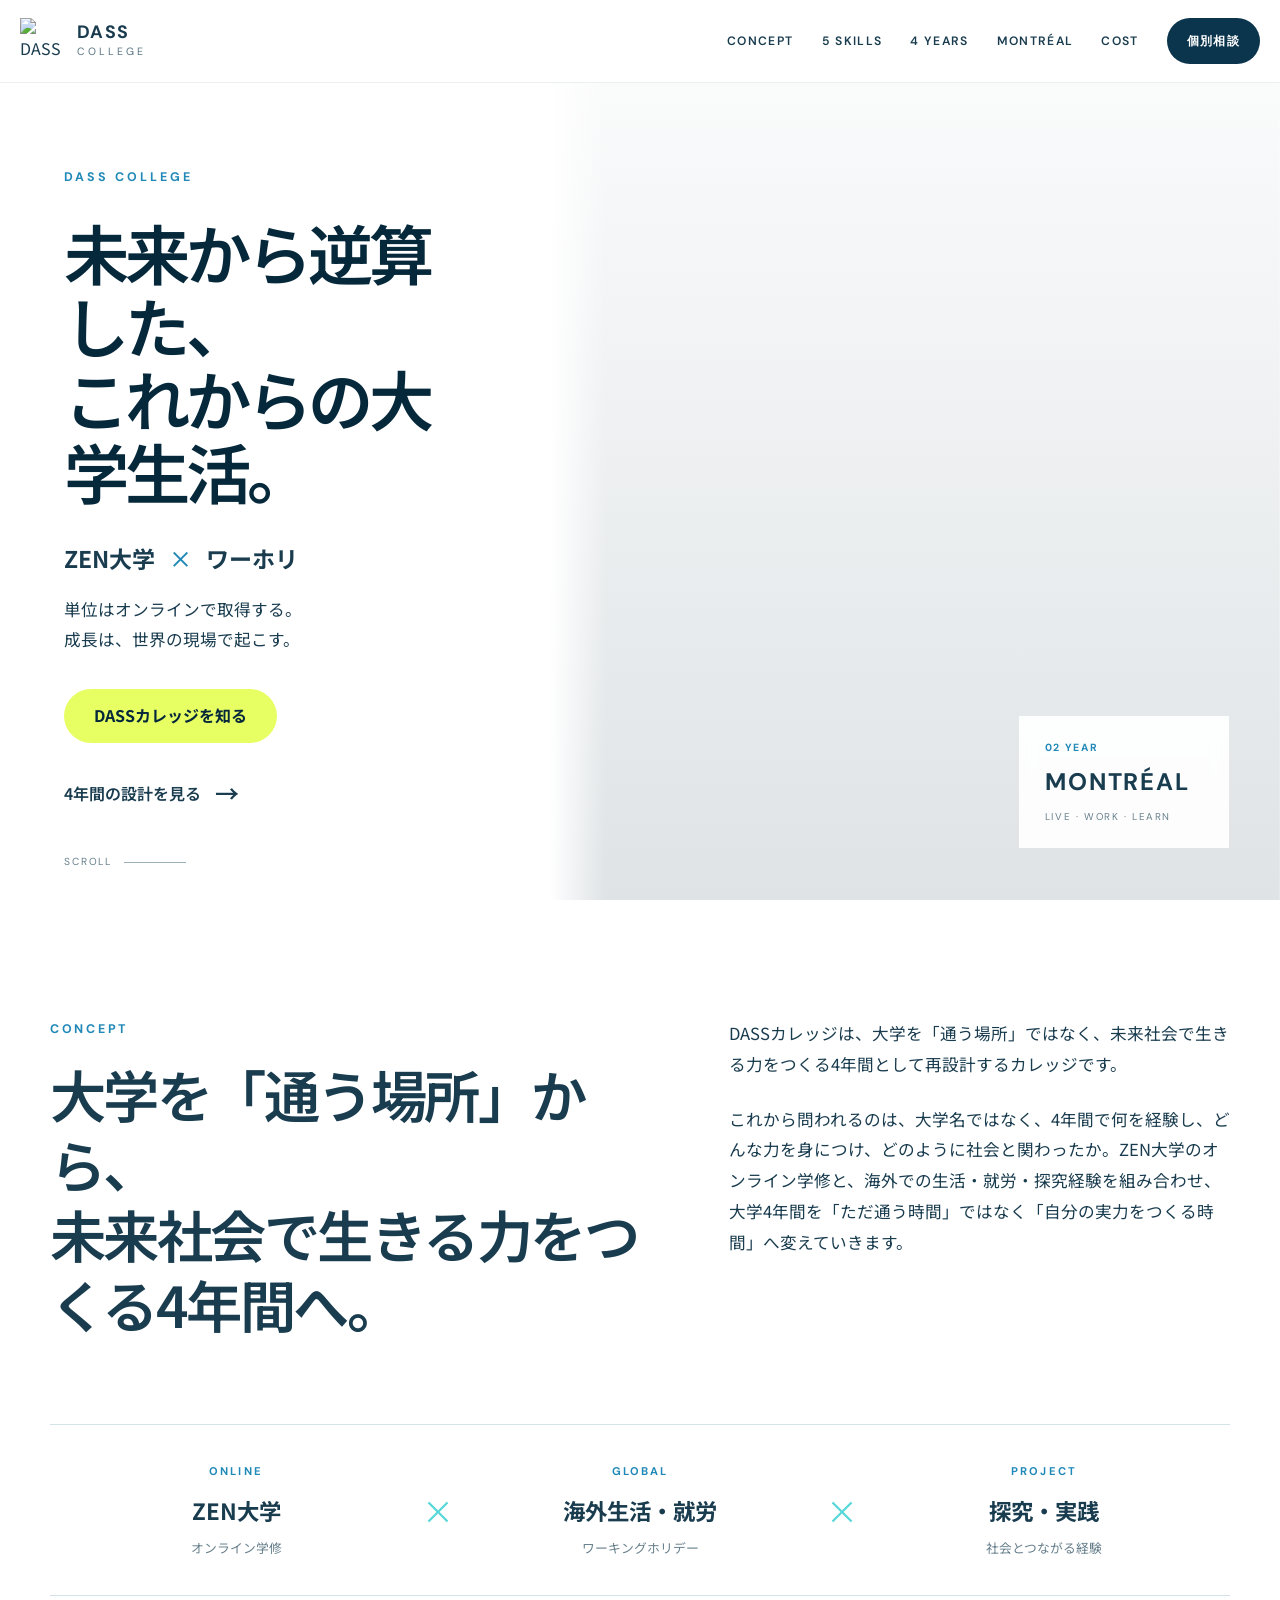
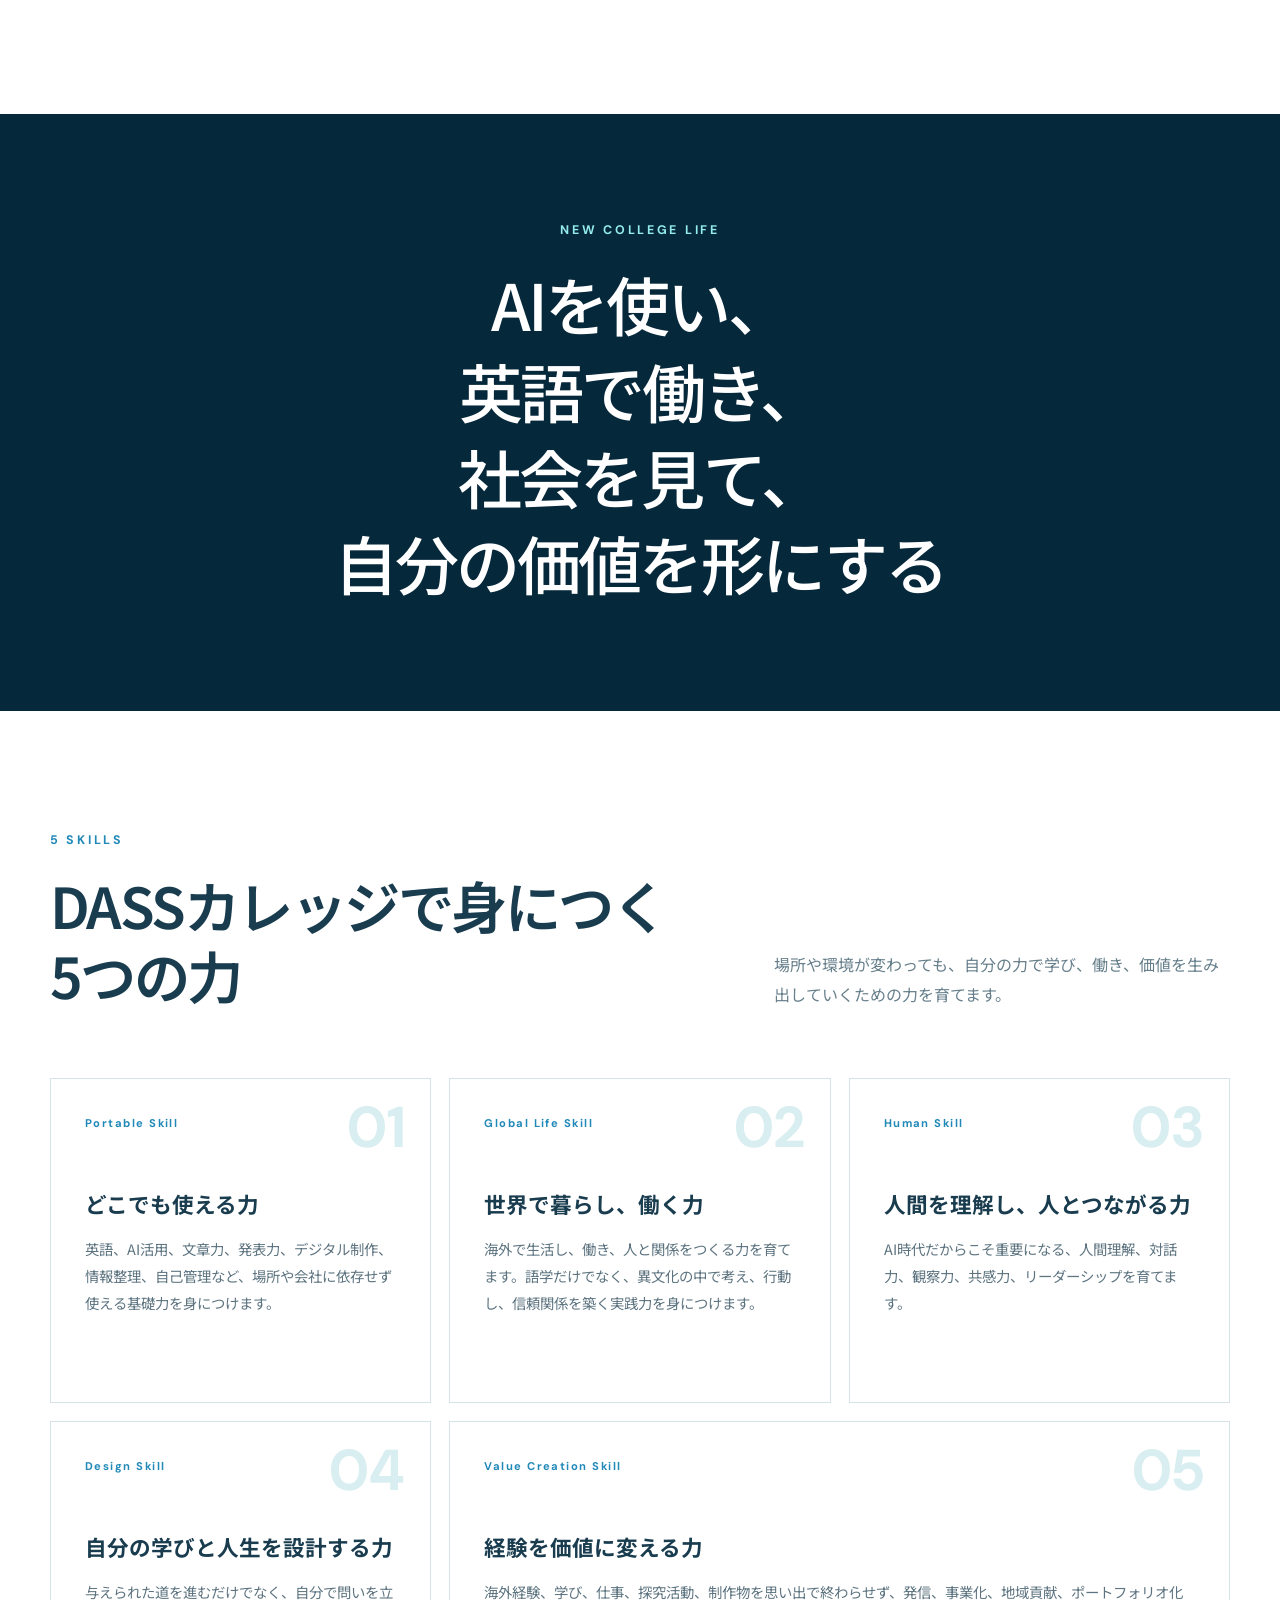
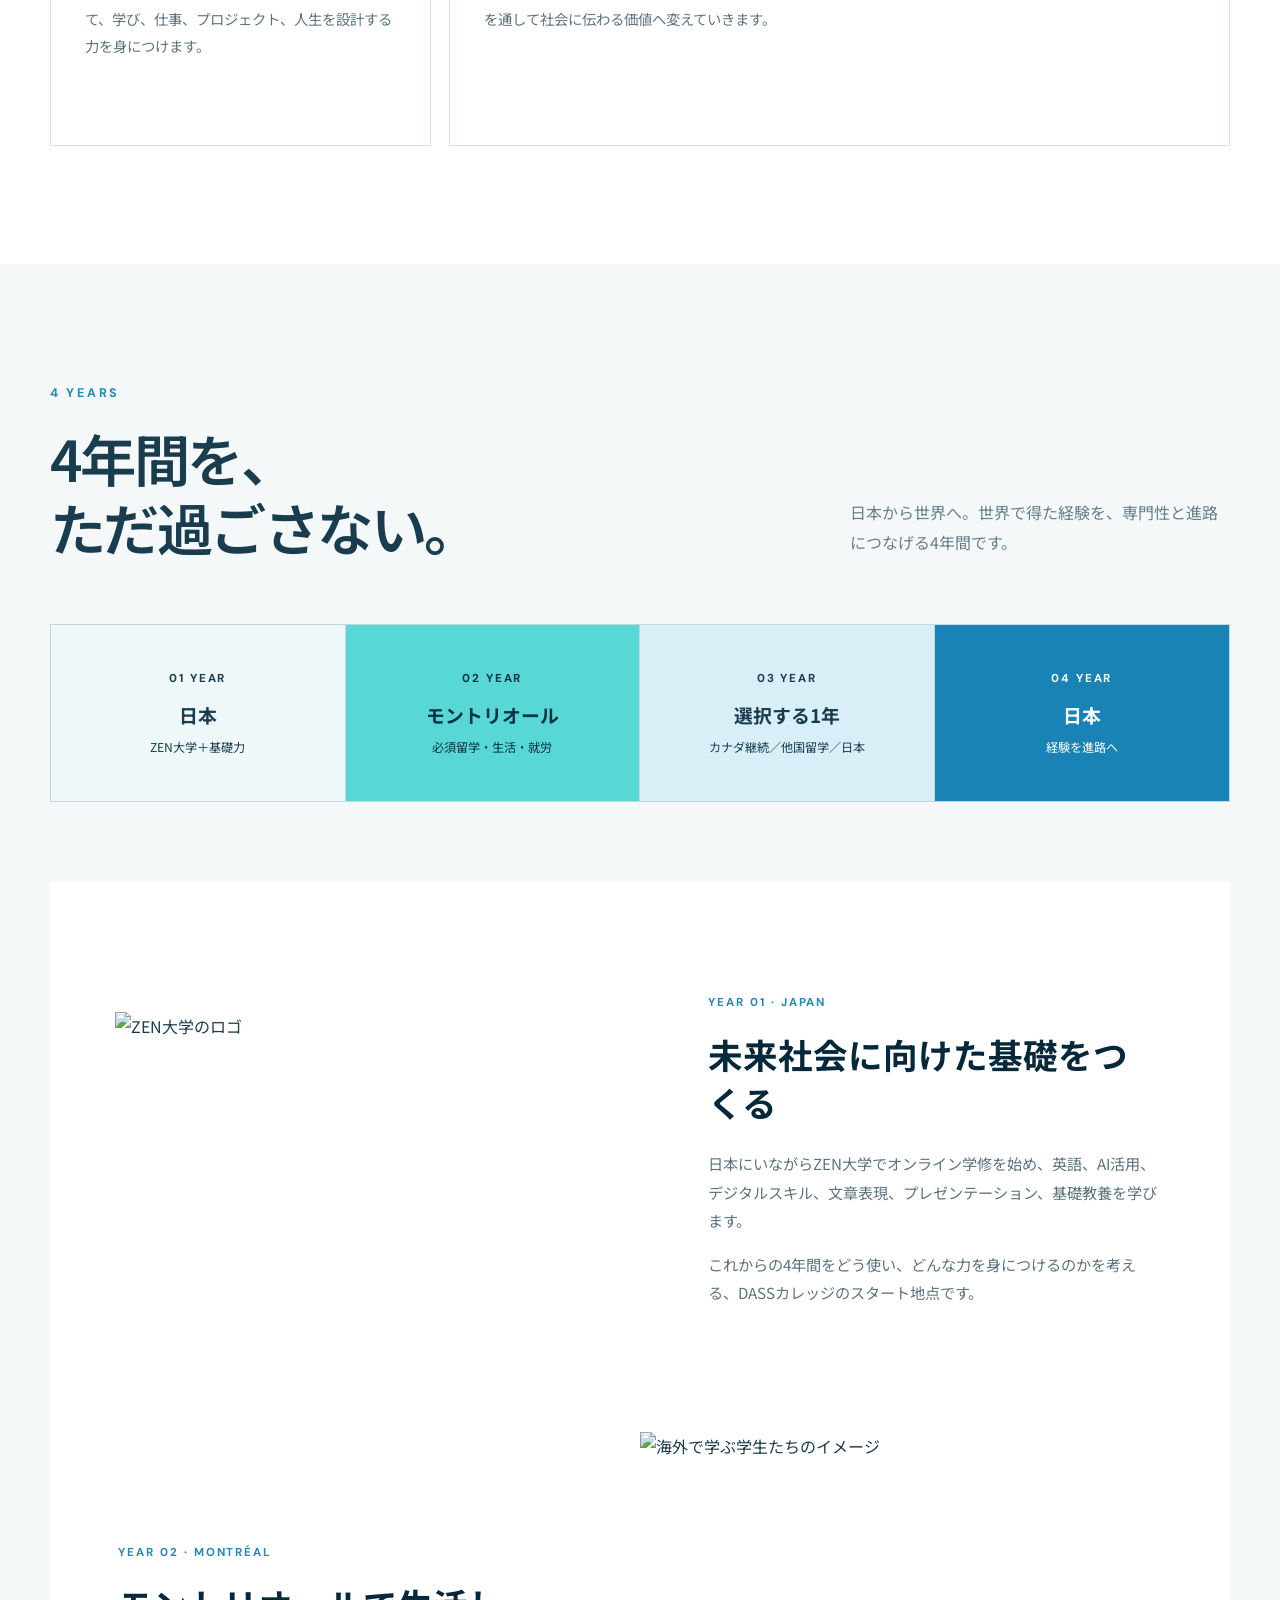
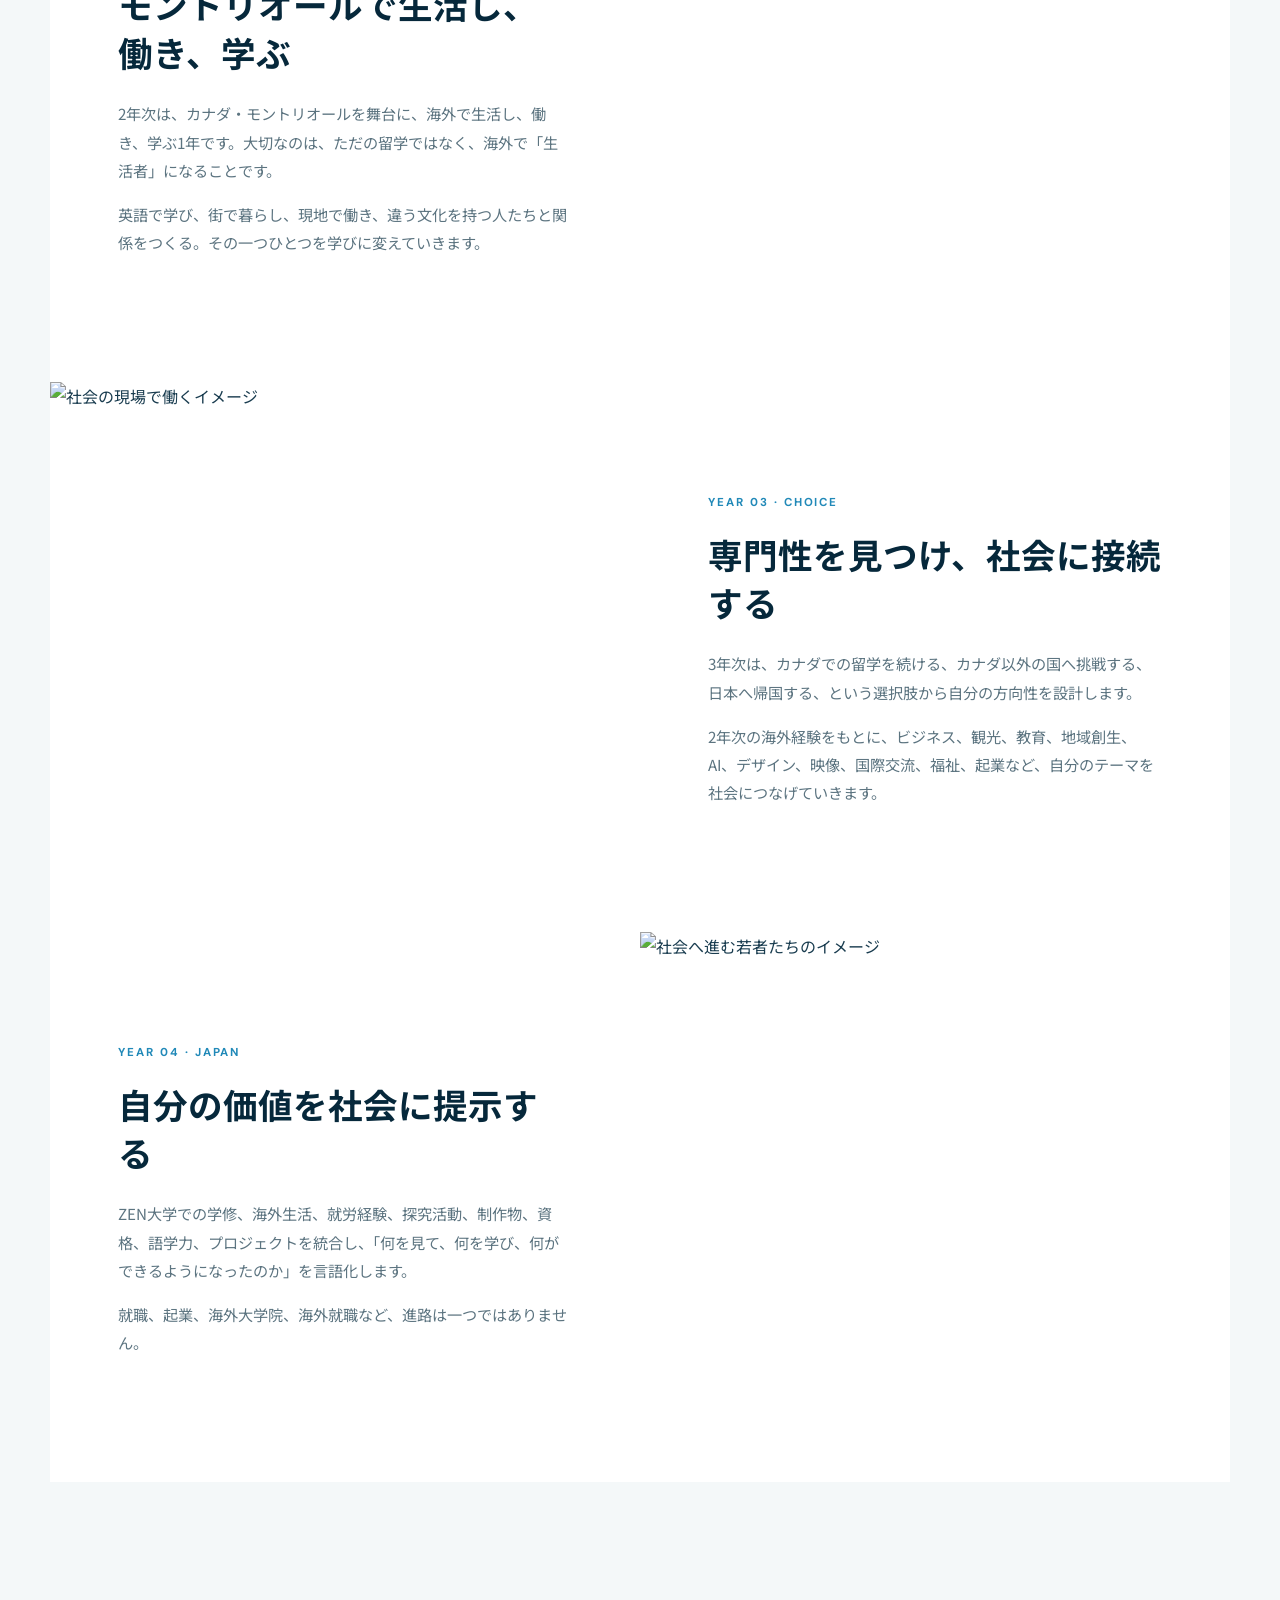
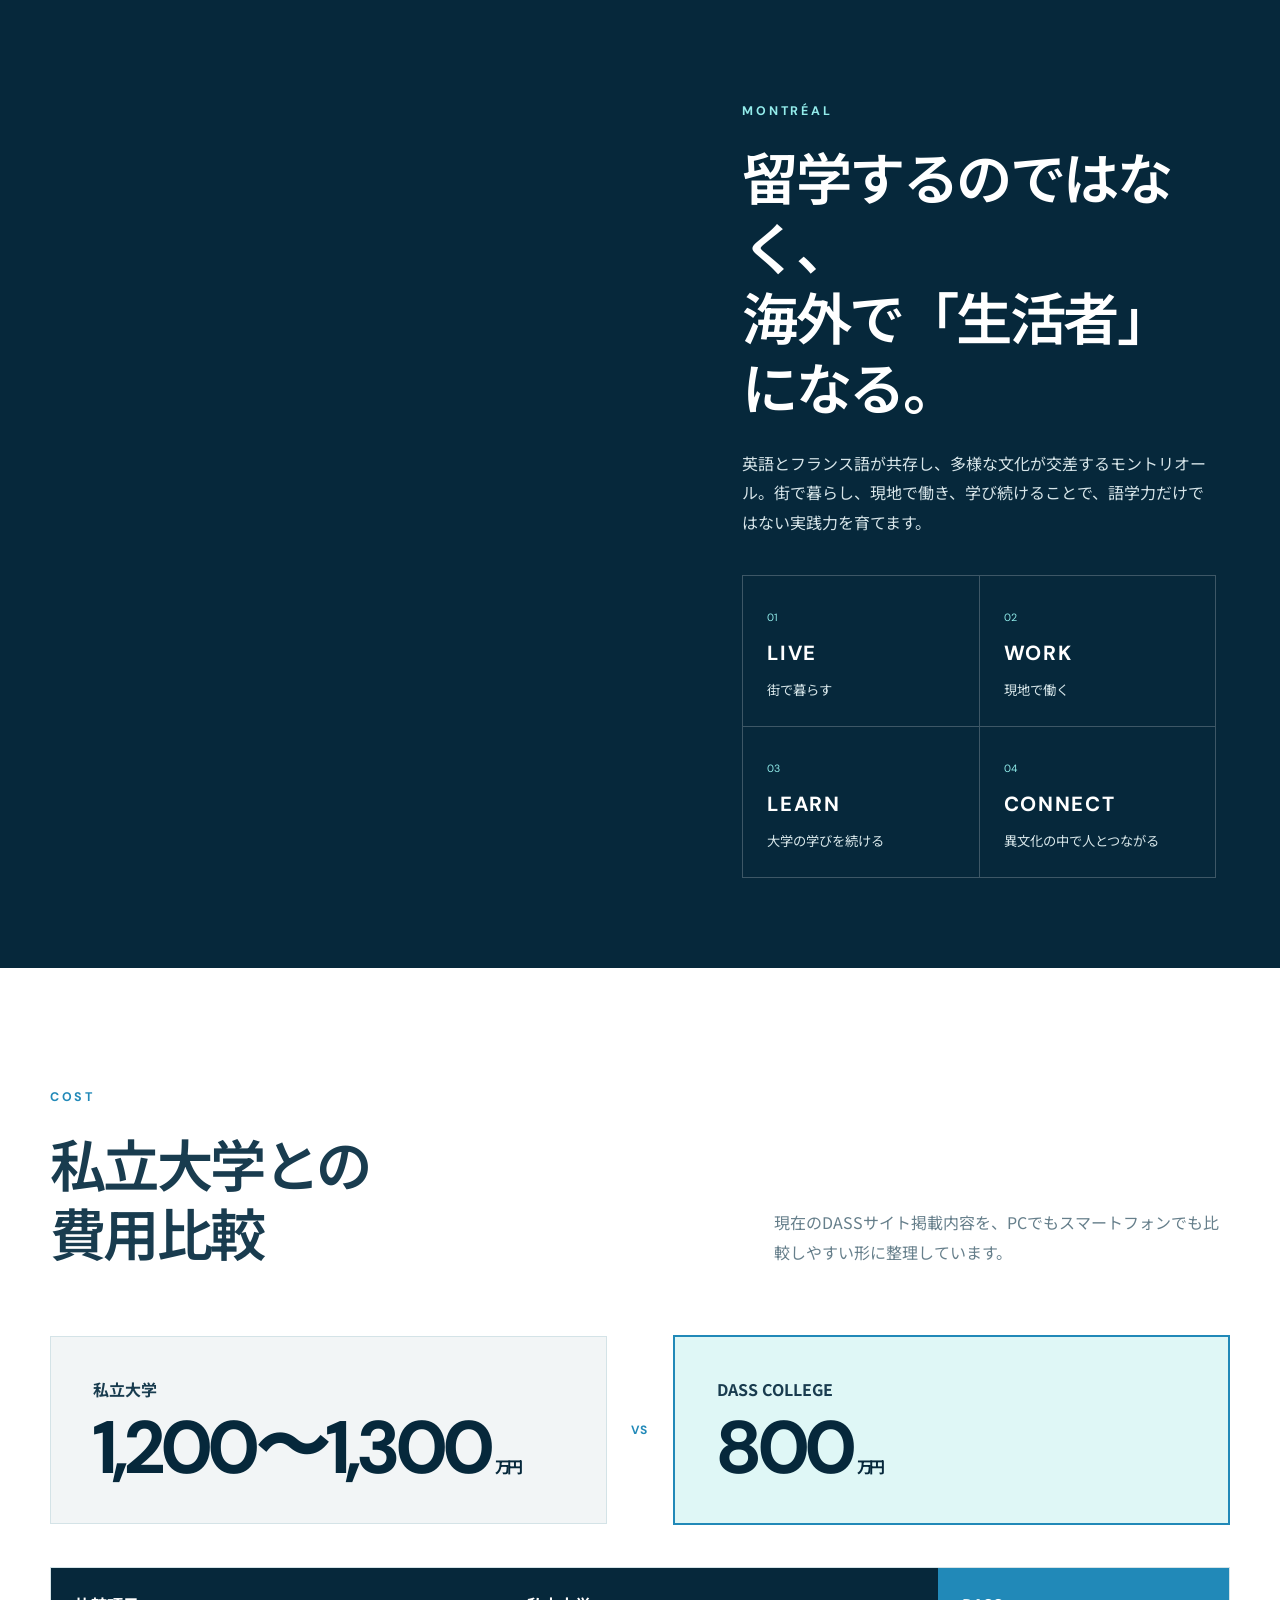
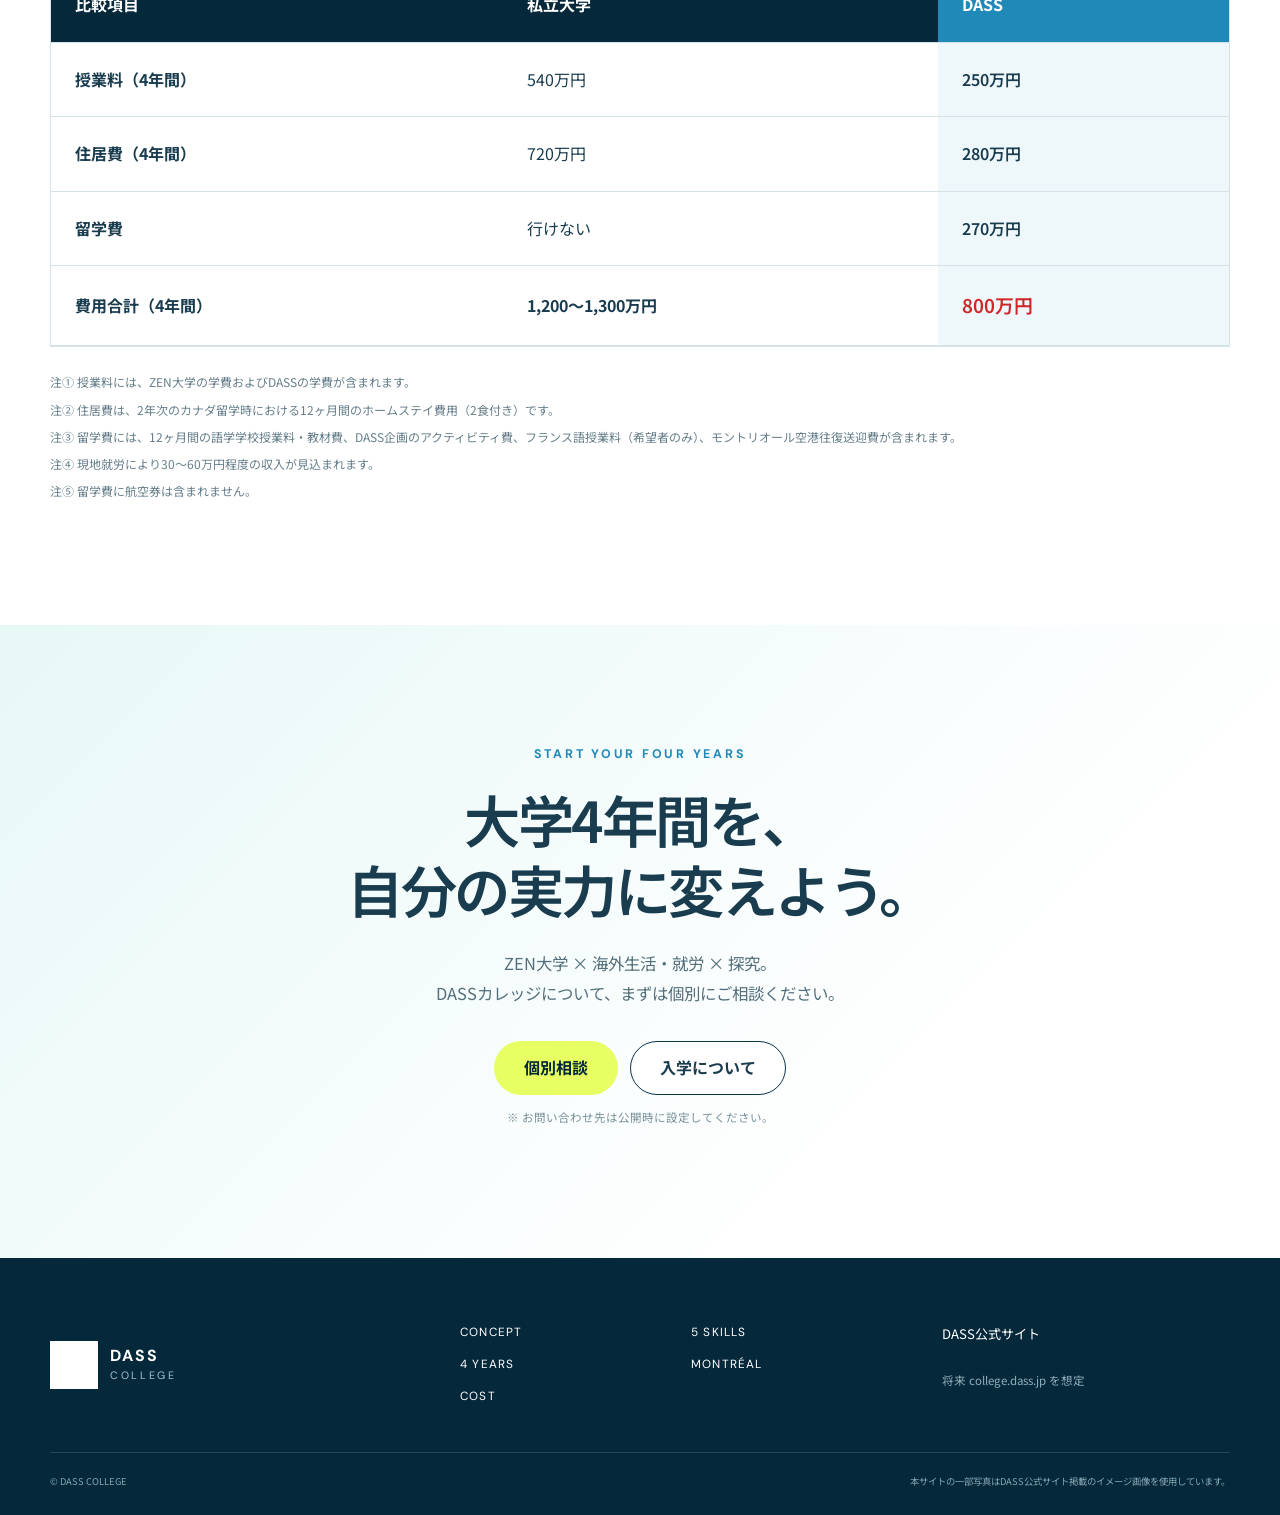
==== index.html @ a5a07033 "Initial DASS College site" ====
<!doctype html>
<html lang="ja">
<head>
  <meta charset="utf-8">
  <meta name="viewport" content="width=device-width, initial-scale=1">
  <title>DASSカレッジ｜ZEN大学 × ワーホリでつくる新しい大学生活</title>
  <meta name="description" content="ZEN大学のオンライン学修と海外での生活・就労・探究経験を組み合わせ、大学4年間を自分の実力に変えるDASSカレッジ。">
  <meta name="theme-color" content="#0b344d">
  <link rel="preconnect" href="https://fonts.googleapis.com">
  <link rel="preconnect" href="https://fonts.gstatic.com" crossorigin>
  <link href="https://fonts.googleapis.com/css2?family=DM+Sans:wght@400;500;600;700&family=Noto+Sans+JP:wght@400;500;600;700&display=swap" rel="stylesheet">
  <link rel="stylesheet" href="css/style.css">
</head>
<body>
  <a class="skip-link" href="#main">本文へ移動</a>

  <header class="site-header" id="top">
    <div class="header-inner">
      <a class="brand" href="#top" aria-label="DASS COLLEGE トップ">
        <img src="images/dass-mark.png" alt="DASS" width="58" height="58">
        <span class="brand-copy"><strong>DASS</strong><small>COLLEGE</small></span>
      </a>
      <button class="menu-button" type="button" aria-expanded="false" aria-controls="global-nav" aria-label="メニューを開く">
        <span></span><span></span><span></span>
      </button>
      <nav class="global-nav" id="global-nav" aria-label="メインメニュー">
        <a href="#concept">CONCEPT</a>
        <a href="#skills">5 SKILLS</a>
        <a href="#four-years">4 YEARS</a>
        <a href="#montreal">MONTRÉAL</a>
        <a href="#cost">COST</a>
        <a class="nav-cta" href="#contact">個別相談</a>
      </nav>
    </div>
  </header>

  <main id="main">
    <section class="hero" aria-labelledby="hero-title">
      <div class="hero-copy">
        <div class="hero-title-block">
          <p class="hero-kicker">DASS COLLEGE</p>
          <h1 id="hero-title">未来から逆算した、<br>これからの大学生活。</h1>
        </div>
        <div class="hero-detail-block">
          <div class="hero-formula"><span>ZEN大学</span><b>×</b><span>ワーホリ</span></div>
          <p class="hero-sub">単位はオンラインで取得する。<br>成長は、世界の現場で起こす。</p>
          <div class="hero-actions">
            <a class="button button-primary" href="#concept">DASSカレッジを知る</a>
            <a class="text-link" href="#four-years">4年間の設計を見る <span>→</span></a>
          </div>
        </div>
      </div>
      <div class="hero-photo" role="img" aria-label="カナダ・モントリオールの街並みと、海外で学ぶ学生たちの様子">
        <span class="hero-photo-slide hero-photo-slide-a" aria-hidden="true"></span>
        <span class="hero-photo-slide hero-photo-slide-b" aria-hidden="true"></span>
      </div>
      <div class="hero-caption"><span>02 YEAR</span><strong>MONTRÉAL</strong><small>LIVE · WORK · LEARN</small></div>
      <a class="scroll-cue" href="#concept" aria-label="コンセプトへ移動"><span>SCROLL</span><i></i></a>
    </section>

    <section class="intro section" id="concept">
      <div class="container intro-grid">
        <div class="section-heading">
          <p class="eyebrow">CONCEPT</p>
          <h2>大学を「通う場所」から、<br>未来社会で生きる力をつくる4年間へ。</h2>
        </div>
        <div class="intro-copy">
          <p>DASSカレッジは、大学を「通う場所」ではなく、未来社会で生きる力をつくる4年間として再設計するカレッジです。</p>
          <p>これから問われるのは、大学名ではなく、4年間で何を経験し、どんな力を身につけ、どのように社会と関わったか。ZEN大学のオンライン学修と、海外での生活・就労・探究経験を組み合わせ、大学4年間を「ただ通う時間」ではなく「自分の実力をつくる時間」へ変えていきます。</p>
        </div>
      </div>

      <div class="container learning-formula">
        <div class="formula-item"><span>ONLINE</span><strong>ZEN大学</strong><small>オンライン学修</small></div>
        <div class="formula-cross">×</div>
        <div class="formula-item"><span>GLOBAL</span><strong>海外生活・就労</strong><small>ワーキングホリデー</small></div>
        <div class="formula-cross">×</div>
        <div class="formula-item"><span>PROJECT</span><strong>探究・実践</strong><small>社会とつながる経験</small></div>
      </div>
    </section>

    <section class="message-strip">
      <div class="container">
        <p class="eyebrow light">NEW COLLEGE LIFE</p>
        <p>AIを使い、<br>
          英語で働き、<br>
          社会を見て、<br>
          自分の価値を形にする</p>
      </div>
    </section>

    <section class="skills section" id="skills">
      <div class="container">
        <div class="heading-row">
          <div class="section-heading"><p class="eyebrow">5 SKILLS</p><h2>DASSカレッジで身につく<br>5つの力</h2></div>
          <p class="heading-note">場所や環境が変わっても、自分の力で学び、働き、価値を生み出していくための力を育てます。</p>
        </div>

        <div class="skill-grid">
          <article class="skill-card"><span class="skill-no">01</span><p class="skill-en">Portable Skill</p><h3>どこでも使える力</h3><p>英語、AI活用、文章力、発表力、デジタル制作、情報整理、自己管理など、場所や会社に依存せず使える基礎力を身につけます。</p></article>
          <article class="skill-card"><span class="skill-no">02</span><p class="skill-en">Global Life Skill</p><h3>世界で暮らし、働く力</h3><p>海外で生活し、働き、人と関係をつくる力を育てます。語学だけでなく、異文化の中で考え、行動し、信頼関係を築く実践力を身につけます。</p></article>
          <article class="skill-card"><span class="skill-no">03</span><p class="skill-en">Human Skill</p><h3>人間を理解し、人とつながる力</h3><p>AI時代だからこそ重要になる、人間理解、対話力、観察力、共感力、リーダーシップを育てます。</p></article>
          <article class="skill-card"><span class="skill-no">04</span><p class="skill-en">Design Skill</p><h3>自分の学びと人生を設計する力</h3><p>与えられた道を進むだけでなく、自分で問いを立て、学び、仕事、プロジェクト、人生を設計する力を身につけます。</p></article>
          <article class="skill-card skill-card-wide"><span class="skill-no">05</span><p class="skill-en">Value Creation Skill</p><h3>経験を価値に変える力</h3><p>海外経験、学び、仕事、探究活動、制作物を思い出で終わらせず、発信、事業化、地域貢献、ポートフォリオ化を通して社会に伝わる価値へ変えていきます。</p></article>
        </div>
      </div>
    </section>

    <section class="years section" id="four-years">
      <div class="container">
        <div class="years-heading">
          <div class="section-heading"><p class="eyebrow">4 YEARS</p><h2>4年間を、<br>ただ過ごさない。</h2></div>
          <p>日本から世界へ。世界で得た経験を、専門性と進路につなげる4年間です。</p>
        </div>

        <div class="year-map" aria-label="DASSカレッジ4年間の流れ">
          <div class="year-map-item"><span>01 YEAR</span><strong>日本</strong><small>ZEN大学＋基礎力</small></div>
          <div class="year-map-item accent"><span>02 YEAR</span><strong>モントリオール</strong><small>必須留学・生活・就労</small></div>
          <div class="year-map-item choice"><span>03 YEAR</span><strong>選択する1年</strong><small>カナダ継続／他国留学／日本</small></div>
          <div class="year-map-item dark"><span>04 YEAR</span><strong>日本</strong><small>経験を進路へ</small></div>
        </div>

        <div class="year-stories">
          <article class="year-story">
            <div class="year-image image-zen"><img src="https://dass-education.github.io/website_4/wp-content/themes/dass2/image/college_1_zen_univ.png" alt="ZEN大学のロゴ" loading="lazy"></div>
            <div class="year-copy"><p class="year-number">YEAR 01 · JAPAN</p><h3>未来社会に向けた基礎をつくる</h3><p>日本にいながらZEN大学でオンライン学修を始め、英語、AI活用、デジタルスキル、文章表現、プレゼンテーション、基礎教養を学びます。</p><p>これからの4年間をどう使い、どんな力を身につけるのかを考える、DASSカレッジのスタート地点です。</p></div>
          </article>

          <article class="year-story reverse" id="montreal">
            <div class="year-image"><img src="https://dass-education.github.io/website_4/wp-content/themes/dass2/image/college_2.png" alt="海外で学ぶ学生たちのイメージ" loading="lazy"></div>
            <div class="year-copy"><p class="year-number">YEAR 02 · MONTRÉAL</p><h3>モントリオールで生活し、働き、学ぶ</h3><p>2年次は、カナダ・モントリオールを舞台に、海外で生活し、働き、学ぶ1年です。大切なのは、ただの留学ではなく、海外で「生活者」になることです。</p><p>英語で学び、街で暮らし、現地で働き、違う文化を持つ人たちと関係をつくる。その一つひとつを学びに変えていきます。</p></div>
          </article>

          <article class="year-story">
            <div class="year-image"><img src="https://dass-education.github.io/website_4/wp-content/themes/dass2/image/college_3.png" alt="社会の現場で働くイメージ" loading="lazy"></div>
            <div class="year-copy"><p class="year-number">YEAR 03 · CHOICE</p><h3>専門性を見つけ、社会に接続する</h3><p>3年次は、カナダでの留学を続ける、カナダ以外の国へ挑戦する、日本へ帰国する、という選択肢から自分の方向性を設計します。</p><p>2年次の海外経験をもとに、ビジネス、観光、教育、地域創生、AI、デザイン、映像、国際交流、福祉、起業など、自分のテーマを社会につなげていきます。</p></div>
          </article>

          <article class="year-story reverse">
            <div class="year-image"><img src="https://dass-education.github.io/website_4/wp-content/themes/dass2/image/college_4.png" alt="社会へ進む若者たちのイメージ" loading="lazy"></div>
            <div class="year-copy"><p class="year-number">YEAR 04 · JAPAN</p><h3>自分の価値を社会に提示する</h3><p>ZEN大学での学修、海外生活、就労経験、探究活動、制作物、資格、語学力、プロジェクトを統合し、「何を見て、何を学び、何ができるようになったのか」を言語化します。</p><p>就職、起業、海外大学院、海外就職など、進路は一つではありません。</p></div>
          </article>
        </div>
      </div>
    </section>

    <section class="montreal-feature">
      <div class="montreal-photo" role="img" aria-label="カナダ・モントリオールの街並み"></div>
      <div class="montreal-content">
        <p class="eyebrow light">MONTRÉAL</p>
        <h2>留学するのではなく、<br>海外で「生活者」になる。</h2>
        <p class="montreal-intro">英語とフランス語が共存し、多様な文化が交差するモントリオール。街で暮らし、現地で働き、学び続けることで、語学力だけではない実践力を育てます。</p>
        <div class="montreal-points">
          <div><span>01</span><strong>LIVE</strong><p>街で暮らす</p></div>
          <div><span>02</span><strong>WORK</strong><p>現地で働く</p></div>
          <div><span>03</span><strong>LEARN</strong><p>大学の学びを続ける</p></div>
          <div><span>04</span><strong>CONNECT</strong><p>異文化の中で人とつながる</p></div>
        </div>
      </div>
    </section>

    <section class="cost section" id="cost">
      <div class="container">
        <div class="heading-row cost-heading">
          <div class="section-heading"><p class="eyebrow">COST</p><h2>私立大学との<br>費用比較</h2></div>
          <p class="heading-note">現在のDASSサイト掲載内容を、PCでもスマートフォンでも比較しやすい形に整理しています。</p>
        </div>

        <div class="cost-summary">
          <div class="cost-summary-item ordinary"><span>私立大学</span><strong>1,200〜1,300<small>万円</small></strong></div>
          <div class="cost-vs">VS</div>
          <div class="cost-summary-item dass"><span>DASS COLLEGE</span><strong>800<small>万円</small></strong></div>
        </div>

        <div class="cost-table-wrap">
          <table class="cost-table">
            <thead><tr><th>比較項目</th><th>私立大学</th><th>DASS</th></tr></thead>
            <tbody>
              <tr><th>授業料（4年間）</th><td>540万円</td><td>250万円</td></tr>
              <tr><th>住居費（4年間）</th><td>720万円</td><td>280万円</td></tr>
              <tr><th>留学費</th><td>行けない</td><td>270万円</td></tr>
              <tr class="total"><th>費用合計（4年間）</th><td>1,200〜1,300万円</td><td>800万円</td></tr>
            </tbody>
          </table>
        </div>
        <div class="cost-notes">
          <p>注① 授業料には、ZEN大学の学費およびDASSの学費が含まれます。</p>
          <p>注② 住居費は、2年次のカナダ留学時における12ヶ月間のホームステイ費用（2食付き）です。</p>
          <p>注③ 留学費には、12ヶ月間の語学学校授業料・教材費、DASS企画のアクティビティ費、フランス語授業料（希望者のみ）、モントリオール空港往復送迎費が含まれます。</p>
          <p>注④ 現地就労により30〜60万円程度の収入が見込まれます。</p>
          <p>注⑤ 留学費に航空券は含まれません。</p>
        </div>
      </div>
    </section>

    <section class="cta section" id="contact">
      <div class="container cta-inner">
        <p class="eyebrow">START YOUR FOUR YEARS</p>
        <h2>大学4年間を、<br>自分の実力に変えよう。</h2>
        <p>ZEN大学 × 海外生活・就労 × 探究。<br>DASSカレッジについて、まずは個別にご相談ください。</p>
        <div class="cta-buttons">
          <a class="button button-primary" href="#" data-placeholder-link>個別相談</a>
          <a class="button button-outline" href="#" data-placeholder-link>入学について</a>
        </div>
        <p class="link-note">※ お問い合わせ先は公開時に設定してください。</p>
      </div>
    </section>
  </main>

  <footer class="site-footer">
    <div class="container footer-grid">
      <div class="footer-brand"><img src="images/dass-mark-white.png" alt="DASS" width="58" height="58"><div><strong>DASS</strong><span>COLLEGE</span></div></div>
      <nav class="footer-nav" aria-label="フッターメニュー"><a href="#concept">CONCEPT</a><a href="#skills">5 SKILLS</a><a href="#four-years">4 YEARS</a><a href="#montreal">MONTRÉAL</a><a href="#cost">COST</a></nav>
      <div class="footer-links"><a href="https://dass.jp/">DASS公式サイト</a><span>将来 college.dass.jp を想定</span></div>
    </div>
    <div class="container footer-bottom"><small>© DASS COLLEGE</small><small>本サイトの一部写真はDASS公式サイト掲載のイメージ画像を使用しています。</small></div>
  </footer>

  <script src="js/main.js"></script>
</body>
</html>
---- css/style.css ----
:root{
  --ink:#0b344d;
  --ink-deep:#06283b;
  --blue:#2189b8;
  --cyan:#58d7d7;
  --aqua:#dff7f6;
  --lime:#e8ff63;
  --paper:#fff;
  --soft:#f4f8f9;
  --line:#d4e3e7;
  --text:#193c4f;
  --muted:#667f8b;
  --max:1180px;
}
*{box-sizing:border-box}
html{scroll-behavior:smooth}
body{margin:0;font-family:"Noto Sans JP",system-ui,-apple-system,sans-serif;color:var(--text);background:#fff;line-height:1.85;overflow-x:hidden}
a{color:inherit;text-decoration:none}img{display:block;max-width:100%;height:auto}button{font:inherit}
.skip-link{position:fixed;top:-100px;left:16px;z-index:9999;background:#fff;padding:10px 16px}.skip-link:focus{top:16px}
.container{width:min(calc(100% - 48px),var(--max));margin-inline:auto}.section{padding:118px 0}
.eyebrow{margin:0 0 18px;font-family:"DM Sans",sans-serif;font-size:.78rem;letter-spacing:.22em;font-weight:700;color:var(--blue)}.eyebrow.light{color:#93eceb}
.section-heading h2,.years-heading h2,.montreal-content h2,.cta h2{margin:0;font-size:clamp(2.15rem,4.4vw,4.65rem);line-height:1.24;letter-spacing:-.045em;font-weight:600}
.button{display:inline-flex;align-items:center;justify-content:center;min-height:54px;padding:0 29px;border-radius:999px;font-weight:700;border:1px solid transparent}.button-primary{background:var(--lime);color:var(--ink-deep)}.button-outline{border-color:var(--ink);background:#fff}.text-link{display:inline-flex;align-items:center;gap:14px;font-weight:600}.text-link span{font-size:1.5rem}
.site-header{position:fixed;inset:0 0 auto;z-index:100;background:rgba(255,255,255,.96);border-bottom:1px solid rgba(11,52,77,.08);backdrop-filter:blur(12px)}
.header-inner{height:82px;width:min(calc(100% - 40px),1280px);margin:auto;display:flex;align-items:center;justify-content:space-between}.brand{display:flex;align-items:center;gap:10px}.brand img{width:47px;height:47px;object-fit:contain}.brand-copy{display:grid;line-height:1}.brand-copy strong{font-family:"DM Sans";font-size:1.12rem;letter-spacing:.08em}.brand-copy small{font-family:"DM Sans";font-size:.66rem;letter-spacing:.28em;margin-top:5px;color:#577381}.global-nav{display:flex;align-items:center;gap:28px;font-family:"DM Sans";font-size:.76rem;letter-spacing:.11em;font-weight:600}.nav-cta{padding:12px 20px;border-radius:999px;background:var(--ink);color:white}.menu-button{display:none;background:none;border:0;padding:8px}.menu-button span{display:block;width:27px;height:2px;background:var(--ink);margin:5px 0}

.hero{min-height:850px;height:100svh;max-height:980px;padding-top:82px;display:grid;grid-template-columns:43% 57%;position:relative;background:#fff;overflow:hidden}
.hero-copy{display:flex;flex-direction:column;justify-content:center;padding:70px 6vw 70px max(5vw,calc((100vw - 1180px)/2));position:relative;z-index:2}.hero-kicker{font-family:"DM Sans";font-size:.78rem;letter-spacing:.24em;color:var(--blue);font-weight:700;margin:0 0 25px}.hero h1{margin:0;color:var(--ink-deep);font-size:clamp(3rem,5.1vw,5.9rem);line-height:1.12;letter-spacing:-.06em;font-weight:600}.hero-formula{display:flex;align-items:center;gap:14px;font-size:clamp(1.15rem,1.8vw,1.65rem);font-weight:700;margin:30px 0 14px}.hero-formula b{font-weight:500;color:var(--blue)}.hero-sub{margin:0 0 34px;font-size:1.04rem}.hero-actions{display:flex;align-items:center;gap:28px;flex-wrap:wrap}
.hero-photo{background-image:linear-gradient(180deg,rgba(6,40,59,.02),rgba(6,40,59,.13)),url('https://dass.jp/wp-content/themes/dass2/image/highschool_1_biosphere.png');background-size:cover;background-position:center;position:relative}.hero-photo:after{content:"";position:absolute;left:0;top:0;bottom:0;width:56px;background:linear-gradient(90deg,#fff,rgba(255,255,255,0))}.hero-caption{position:absolute;right:4vw;bottom:52px;z-index:3;background:rgba(255,255,255,.92);backdrop-filter:blur(8px);padding:22px 26px;min-width:210px}.hero-caption span,.hero-caption small{display:block;font-family:"DM Sans";letter-spacing:.16em}.hero-caption span{color:var(--blue);font-size:.65rem;font-weight:700}.hero-caption strong{display:block;font-family:"DM Sans";font-size:1.5rem;letter-spacing:.08em;margin:3px 0}.hero-caption small{font-size:.62rem;color:var(--muted)}.scroll-cue{position:absolute;bottom:28px;left:max(5vw,calc((100vw - 1180px)/2));display:flex;align-items:center;gap:12px;font-family:"DM Sans";font-size:.64rem;letter-spacing:.18em;color:var(--muted)}.scroll-cue i{display:block;width:62px;height:1px;background:#9bb0ba}

.intro-grid{display:grid;grid-template-columns:1.08fr .92fr;gap:90px;align-items:start}.intro-copy{font-size:1.04rem}.intro-copy p{margin:0 0 24px}.learning-formula{margin-top:86px;display:grid;grid-template-columns:1fr auto 1fr auto 1fr;border-top:1px solid var(--line);border-bottom:1px solid var(--line);align-items:center}.formula-item{text-align:center;padding:36px 20px}.formula-item span,.formula-item small{display:block}.formula-item span{font-family:"DM Sans";color:var(--blue);font-size:.7rem;letter-spacing:.18em;font-weight:700}.formula-item strong{display:block;font-size:1.4rem;margin:8px 0 4px}.formula-item small{font-size:.8rem;color:var(--muted)}.formula-cross{font-size:2rem;color:var(--cyan)}
.message-strip{background:var(--ink-deep);color:#fff;padding:105px 0;text-align:center}.message-strip p:last-child{font-size:clamp(2.2rem,5vw,5.2rem);line-height:1.35;letter-spacing:-.045em;font-weight:500;margin:0}
.heading-row{display:grid;grid-template-columns:1fr .72fr;gap:90px;align-items:end;margin-bottom:68px}.heading-note{margin:0;color:var(--muted)}
.skill-grid{display:grid;grid-template-columns:repeat(12,1fr);gap:18px}.skill-card{grid-column:span 4;min-height:325px;padding:34px;border:1px solid var(--line);background:#fff;position:relative}.skill-card-wide{grid-column:span 8}.skill-no{position:absolute;right:25px;top:20px;font-family:"DM Sans";font-size:3.6rem;line-height:1;color:#d9eef0;font-weight:700}.skill-en{font-family:"DM Sans";font-size:.7rem;letter-spacing:.13em;color:var(--blue);font-weight:700;margin:0 0 55px}.skill-card h3{font-size:1.35rem;line-height:1.48;margin:0 0 16px}.skill-card>p:last-child{font-size:.9rem;color:#5d7480;margin:0}
.years{background:var(--soft)}.years-heading{display:flex;justify-content:space-between;align-items:flex-end;gap:50px;margin-bottom:62px}.years-heading>p{max-width:380px;color:var(--muted);margin:0 0 5px}.year-map{display:grid;grid-template-columns:repeat(4,1fr);margin-bottom:80px;border:1px solid #bfd9df}.year-map-item{min-height:176px;padding:22px;display:flex;flex-direction:column;align-items:center;justify-content:center;text-align:center;background:#eef8f8;border-right:1px solid #bfd9df}.year-map-item:last-child{border-right:0}.year-map-item.accent{background:#58d7d7;color:#073242}.year-map-item.choice{background:#d9eff8}.year-map-item.dark{background:#1883b4;color:white}.year-map-item span{font-family:"DM Sans";font-size:.72rem;letter-spacing:.16em;font-weight:700}.year-map-item strong{font-size:1.18rem;margin:9px 0 3px}.year-map-item small{font-size:.76rem}.year-stories{display:grid}.year-story{display:grid;grid-template-columns:1fr 1fr;min-height:550px;background:#fff}.year-story.reverse .year-image{order:2}.year-image{min-height:430px;display:flex;align-items:center;justify-content:center;background:#fff;overflow:hidden}.year-image img{width:100%;height:100%;object-fit:cover}.year-image.image-zen img{object-fit:contain;padding:11%;max-height:420px}.year-copy{display:flex;flex-direction:column;justify-content:center;padding:68px}.year-number{font-family:"DM Sans";font-size:.72rem;letter-spacing:.17em;color:var(--blue);font-weight:700;margin:0 0 16px}.year-copy h3{font-size:clamp(1.7rem,2.7vw,2.7rem);line-height:1.4;margin:0 0 23px;color:var(--ink-deep)}.year-copy p:not(.year-number){color:#5c7480;margin:0 0 16px;font-size:.95rem}
.montreal-feature{display:grid;grid-template-columns:52% 48%;background:var(--ink-deep);color:#fff;min-height:720px}.montreal-photo{background-image:url('https://dass.jp/wp-content/themes/dass2/image/highschool_1_biosphere.png');background-size:cover;background-position:center}.montreal-content{padding:100px max(5vw,calc((100vw - 1180px)/2)) 90px 6vw;display:flex;flex-direction:column;justify-content:center}.montreal-intro{color:#d7e5e9;max-width:650px;margin:28px 0 38px}.montreal-points{display:grid;grid-template-columns:1fr 1fr;border-top:1px solid rgba(255,255,255,.22);border-left:1px solid rgba(255,255,255,.22)}.montreal-points>div{padding:24px;border-right:1px solid rgba(255,255,255,.22);border-bottom:1px solid rgba(255,255,255,.22)}.montreal-points span{font-family:"DM Sans";font-size:.66rem;color:#91edeb}.montreal-points strong{display:block;font-family:"DM Sans";font-size:1.28rem;letter-spacing:.08em;margin:5px 0}.montreal-points p{margin:0;color:#d8e7ea;font-size:.83rem}
.cost-summary{display:grid;grid-template-columns:1fr auto 1fr;gap:24px;align-items:center;margin-bottom:42px}.cost-summary-item{padding:38px 42px;border:1px solid var(--line)}.cost-summary-item.ordinary{background:#f2f5f6}.cost-summary-item.dass{background:var(--aqua);border:2px solid var(--blue)}.cost-summary-item span{display:block;font-weight:700;margin-bottom:6px}.cost-summary-item strong{font-family:"DM Sans";font-size:clamp(3rem,5.8vw,5.4rem);line-height:1;letter-spacing:-.05em;color:var(--ink-deep)}.cost-summary-item strong small{font-family:"Noto Sans JP";font-size:1rem;margin-left:5px}.cost-vs{font-family:"DM Sans";font-size:.75rem;letter-spacing:.15em;font-weight:700;color:var(--blue)}.cost-table-wrap{overflow:hidden;border:1px solid var(--line)}.cost-table{width:100%;border-collapse:collapse}.cost-table th,.cost-table td{padding:22px 24px;border-bottom:1px solid var(--line);text-align:left}.cost-table thead th{background:var(--ink-deep);color:#fff}.cost-table thead th:last-child{background:var(--blue)}.cost-table tbody td:last-child{background:#eef8fb;font-weight:600}.cost-table .total th,.cost-table .total td{font-weight:700}.cost-table .total td:last-child{color:#cf2727;font-size:1.18rem}.cost-notes{margin-top:24px;color:#667f8b;font-size:.75rem}.cost-notes p{margin:5px 0}
.cta{text-align:center;background:linear-gradient(135deg,#e7f8f7 0%,#fff 72%)}.cta-inner{max-width:820px}.cta h2{margin-bottom:24px}.cta-inner>p:not(.eyebrow):not(.link-note){color:#536f7b;font-size:1.03rem}.cta-buttons{display:flex;justify-content:center;gap:12px;flex-wrap:wrap;margin-top:32px}.link-note{font-size:.72rem;color:#78909b;margin-top:12px}
.site-footer{background:var(--ink-deep);color:#fff;padding:64px 0 24px}.footer-grid{display:grid;grid-template-columns:1fr 1.2fr .8fr;gap:50px}.footer-brand{display:flex;gap:12px;align-items:center}.footer-brand img{width:48px;height:48px;object-fit:contain}.footer-brand div{display:grid;line-height:1}.footer-brand strong{font-family:"DM Sans";letter-spacing:.12em}.footer-brand span{font-family:"DM Sans";font-size:.67rem;letter-spacing:.25em;margin-top:6px;color:#9fc6d5}.footer-nav{display:grid;grid-template-columns:1fr 1fr;gap:10px 30px;font-family:"DM Sans";font-size:.74rem;letter-spacing:.1em}.footer-links{display:grid;gap:8px;font-size:.82rem}.footer-links span{color:#90aeba;font-size:.72rem}.footer-bottom{border-top:1px solid rgba(255,255,255,.14);margin-top:45px;padding-top:20px;display:flex;justify-content:space-between;gap:24px;color:#88a6b2;font-size:.7rem}

@media(max-width:1000px){.global-nav{gap:16px}.global-nav a:not(.nav-cta){display:none}.hero{grid-template-columns:48% 52%}.hero-caption{right:22px}.intro-grid,.heading-row{grid-template-columns:1fr;gap:35px}.skill-card{grid-column:span 6}.skill-card-wide{grid-column:span 12}.year-copy{padding:50px}.montreal-feature{grid-template-columns:1fr}.montreal-photo{min-height:480px}.montreal-content{padding:80px 6vw}.footer-grid{grid-template-columns:1fr 1fr}.footer-links{grid-column:1/-1}}
@media(max-width:760px){.container{width:min(calc(100% - 32px),var(--max))}.section{padding:82px 0}.header-inner{height:68px;width:calc(100% - 28px)}.brand img{width:40px;height:40px}.global-nav{display:none;position:absolute;top:68px;left:0;right:0;background:#fff;padding:22px;box-shadow:0 18px 34px rgba(8,45,67,.12);flex-direction:column;align-items:stretch}.global-nav.open{display:flex}.global-nav a:not(.nav-cta){display:block}.nav-cta{text-align:center}.menu-button{display:block}.site-header{background:transparent;border-bottom-color:transparent;box-shadow:none;transition:background .3s ease,box-shadow .3s ease,border-color .3s ease}.site-header.is-scrolled,.site-header.menu-open{background:rgba(255,255,255,.97);border-bottom:1px solid rgba(11,52,77,.08);box-shadow:0 8px 22px rgba(8,45,67,.1)}.site-header:not(.is-scrolled):not(.menu-open) .brand img{filter:brightness(0) invert(1)}.site-header:not(.is-scrolled):not(.menu-open) .brand-copy strong{color:#fff}.site-header:not(.is-scrolled):not(.menu-open) .brand-copy small{color:rgba(255,255,255,.85)}.site-header:not(.is-scrolled):not(.menu-open) .menu-button span{background:#fff}
.hero{display:flex;flex-direction:column;height:auto;min-height:0;padding-top:0;grid-template-columns:1fr}
.hero-photo{order:1;height:88vh;height:88svh;min-height:560px;max-height:900px;width:100%;position:relative;overflow:hidden}
.hero-photo-slide{position:absolute;inset:0;background-size:cover;background-position:center}
.hero-photo-slide-a{background-image:url('https://dass.jp/wp-content/themes/dass2/image/highschool_1_biosphere.png');animation:heroFadeA 13s ease-in-out infinite}
.hero-photo-slide-b{background-image:url('https://dass-education.github.io/website_4/wp-content/themes/dass2/image/college_2.png');animation:heroFadeB 13s ease-in-out infinite}
.hero-photo:before{content:"";position:absolute;inset:0 0 auto 0;height:180px;background:linear-gradient(180deg,rgba(6,40,59,.55),transparent);z-index:2;pointer-events:none}
.hero-photo:after{content:"";position:absolute;inset:auto 0 0 0;height:58%;background:linear-gradient(180deg,transparent,rgba(6,40,59,.75));z-index:2;pointer-events:none}
.hero-copy{order:2;position:relative;padding:0;z-index:2}
.hero-title-block{position:absolute;left:0;right:0;bottom:100%;padding:0 24px 44px;z-index:3}
.hero-kicker{color:#fff;text-shadow:0 2px 10px rgba(6,40,59,.4);margin:0 0 14px}
.hero h1{color:#fff;text-shadow:0 4px 22px rgba(6,40,59,.45);font-size:clamp(1.9rem,8.6vw,3rem)}
.hero-detail-block{padding:40px 24px 36px;display:flex;flex-direction:column}
.hero-formula{margin:0 0 22px}
.hero-sub{margin:0 0 26px}
.hero-caption{order:3;position:static;margin:0 24px 44px;padding:20px 22px;min-width:0;width:auto;background:var(--soft)}
.scroll-cue{display:flex;position:absolute;top:calc(88vh - 58px);top:calc(88svh - 58px);bottom:auto;left:24px;z-index:3;color:#fff}
.scroll-cue i{background:rgba(255,255,255,.6)}
.hero-actions{gap:18px}.learning-formula{grid-template-columns:1fr;padding:8px 0}.formula-cross{line-height:1;text-align:center}.intro-grid{gap:30px}.message-strip{padding:78px 0}.heading-row{margin-bottom:42px}.skill-grid{grid-template-columns:1fr}.skill-card,.skill-card-wide{grid-column:auto;min-height:auto;padding:28px}.skill-no{font-size:2.9rem}.skill-en{margin-bottom:36px}.years-heading{display:block;margin-bottom:40px}.years-heading>p{margin-top:20px}.year-map{grid-template-columns:1fr 1fr}.year-map-item{min-height:132px;border-bottom:1px solid #bfd9df}.year-map-item:nth-child(2){border-right:0}.year-story,.year-story.reverse{grid-template-columns:1fr;min-height:0}.year-story.reverse .year-image{order:0}.year-image{min-height:280px}.year-copy{padding:36px 26px 44px}.montreal-photo{min-height:340px}.montreal-content{padding:68px 24px}.montreal-points{grid-template-columns:1fr}.cost-summary{grid-template-columns:1fr;gap:12px}.cost-vs{text-align:center}.cost-summary-item{padding:28px}.cost-table-wrap{border:0;overflow:visible}.cost-table,.cost-table tbody,.cost-table tr,.cost-table th,.cost-table td{display:block}.cost-table thead{display:none}.cost-table tr{margin-bottom:16px;border:1px solid var(--line)}.cost-table th,.cost-table td{padding:14px 16px}.cost-table th{background:#f2f5f6}.cost-table td::before{display:block;font-size:.69rem;color:#718993;margin-bottom:3px}.cost-table td:nth-of-type(1)::before{content:"私立大学"}.cost-table td:nth-of-type(2)::before{content:"DASS"}.footer-grid{grid-template-columns:1fr}.footer-links{grid-column:auto}.footer-bottom{display:grid}.footer-nav{grid-template-columns:1fr 1fr}}
@keyframes heroFadeA{0%,38%{opacity:1}50%,88%{opacity:0}100%{opacity:1}}
@keyframes heroFadeB{0%,38%{opacity:0}50%,88%{opacity:1}100%{opacity:0}}
@media(prefers-reduced-motion:reduce){html{scroll-behavior:auto}.hero-photo-slide-a,.hero-photo-slide-b{animation:none}.hero-photo-slide-a{opacity:1}.hero-photo-slide-b{opacity:0}}
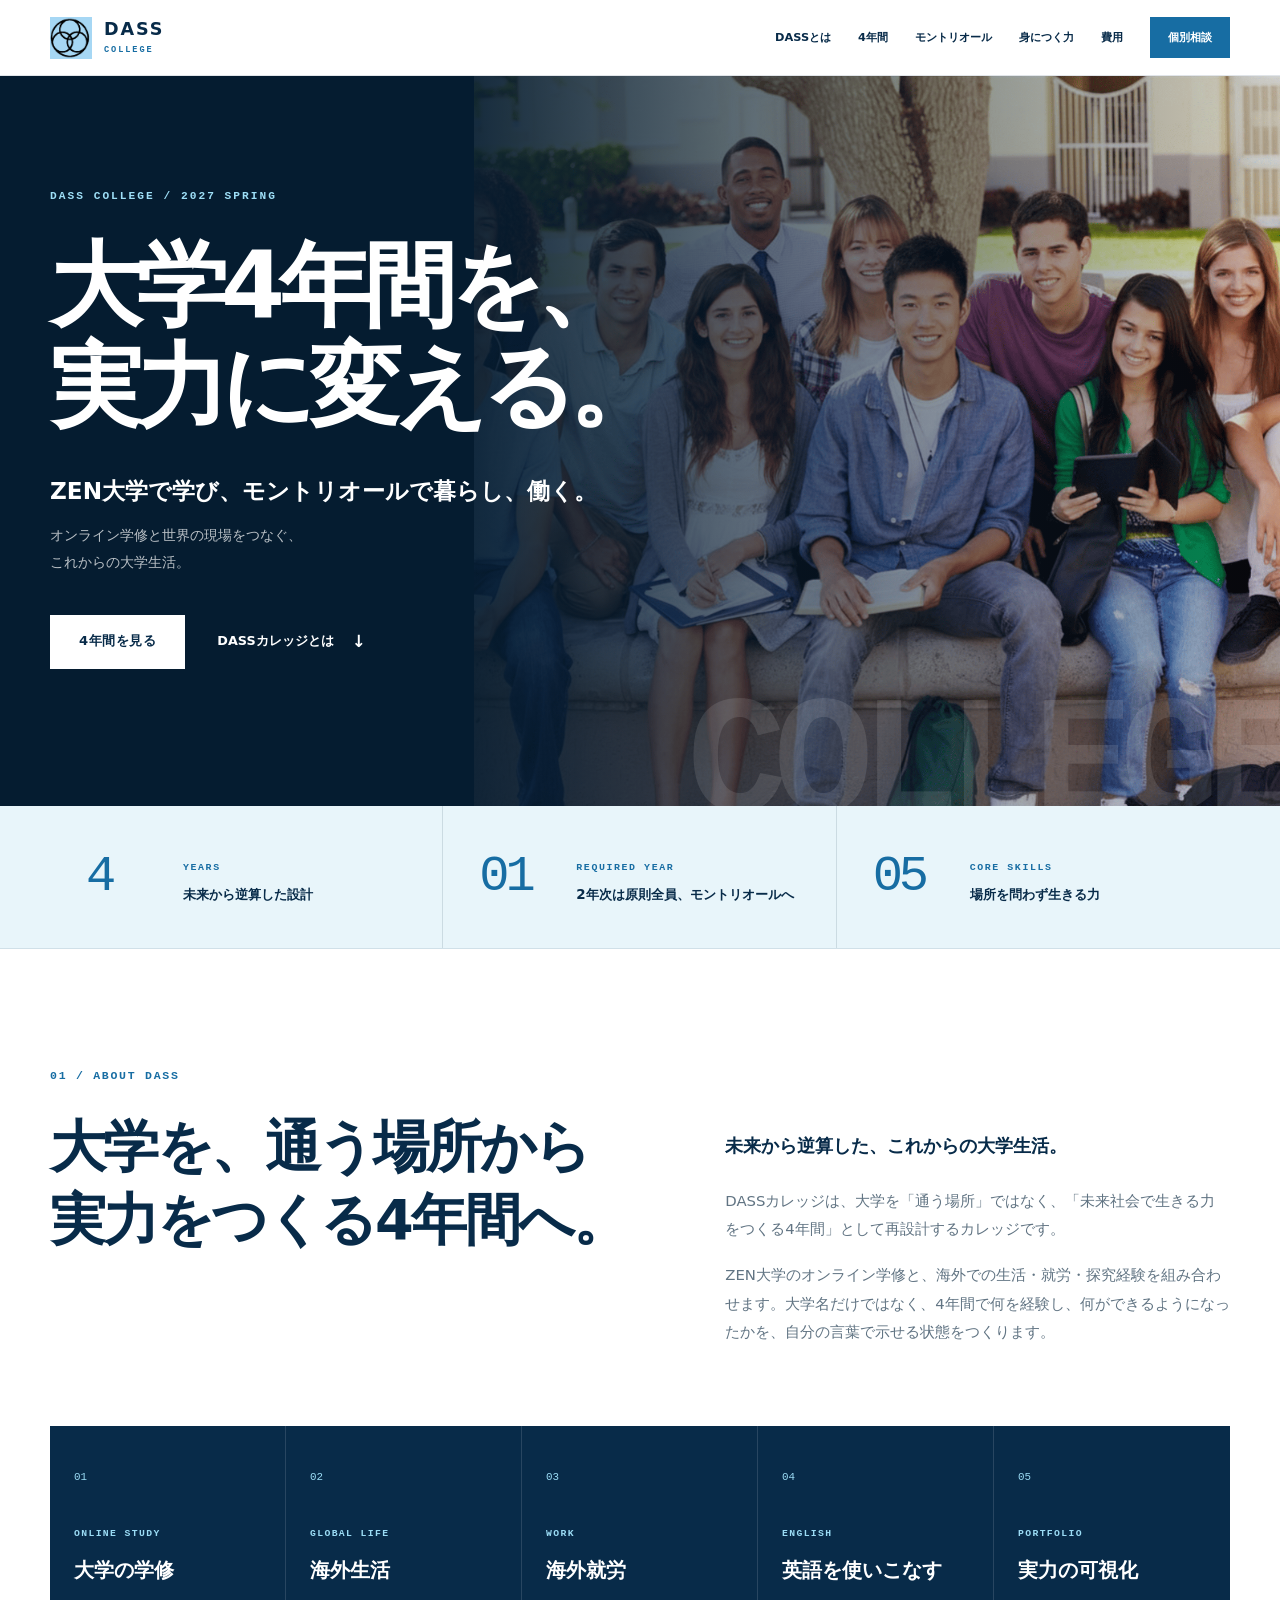
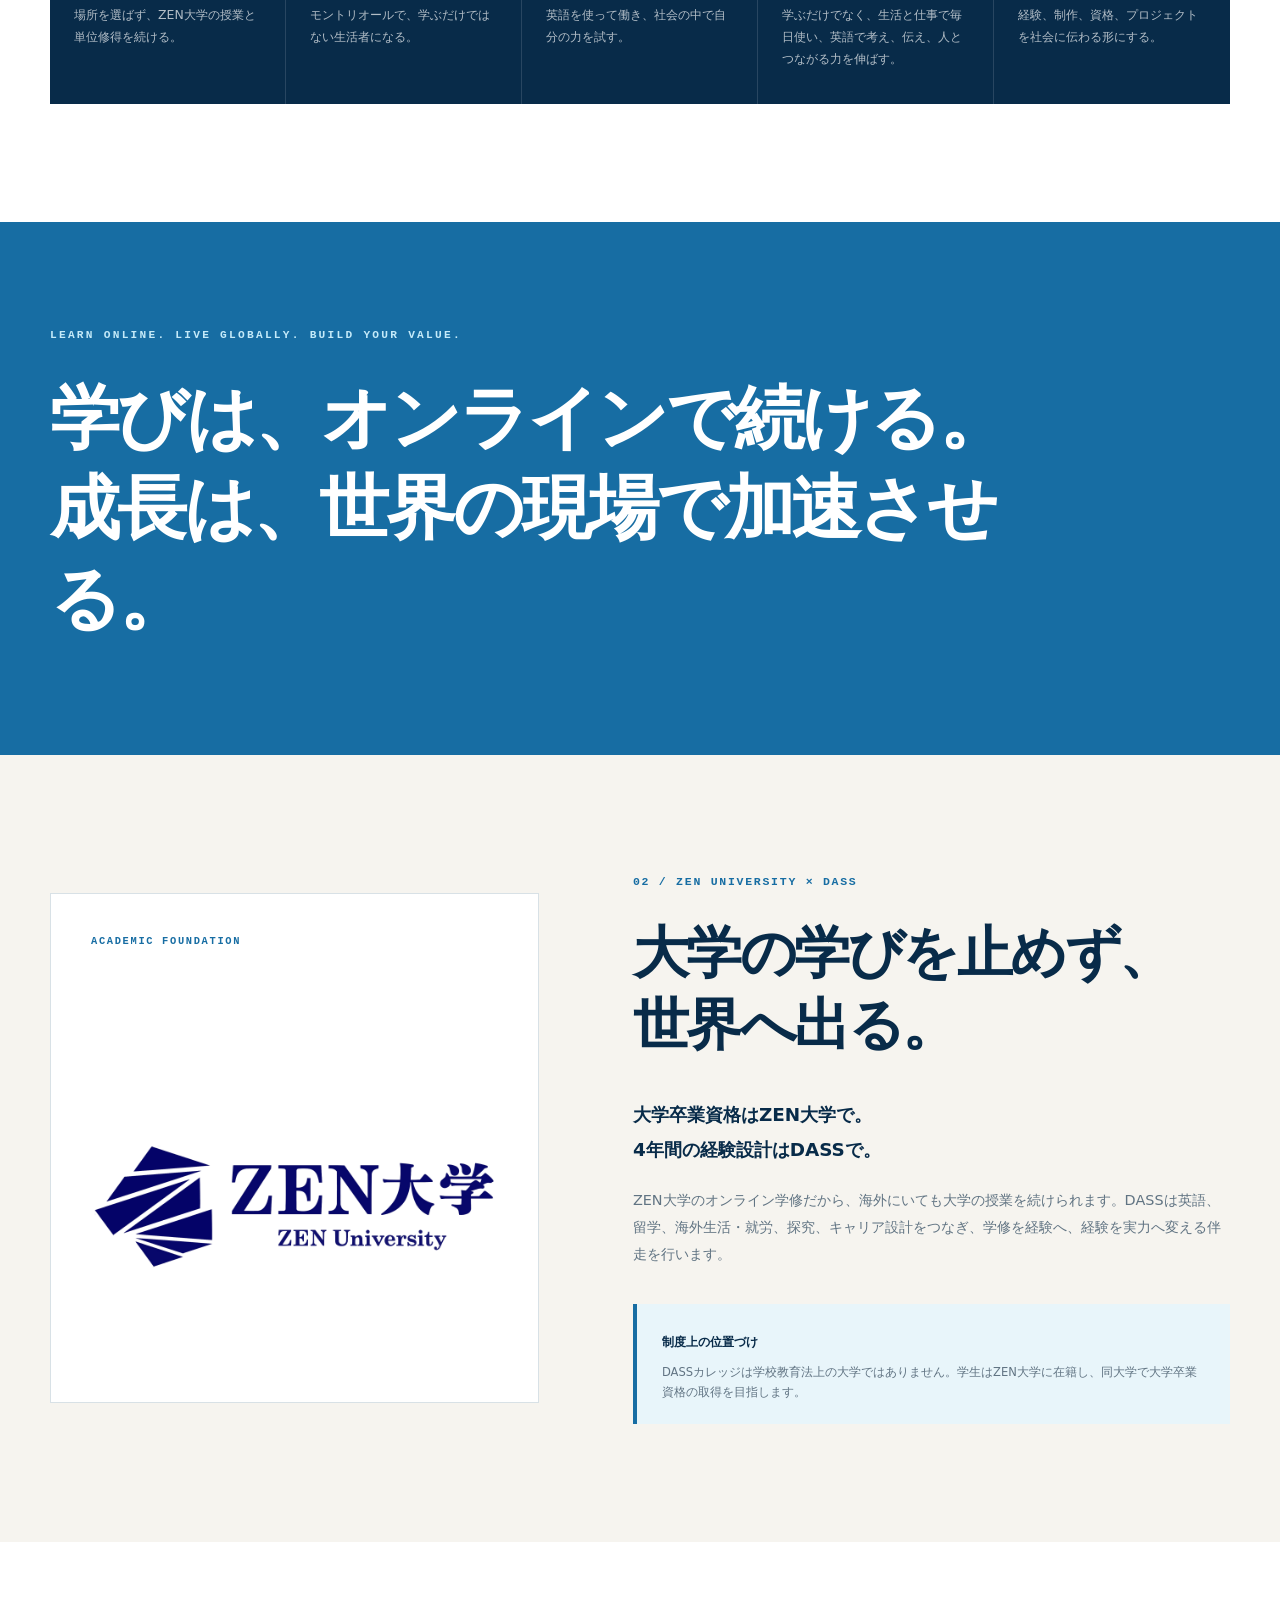
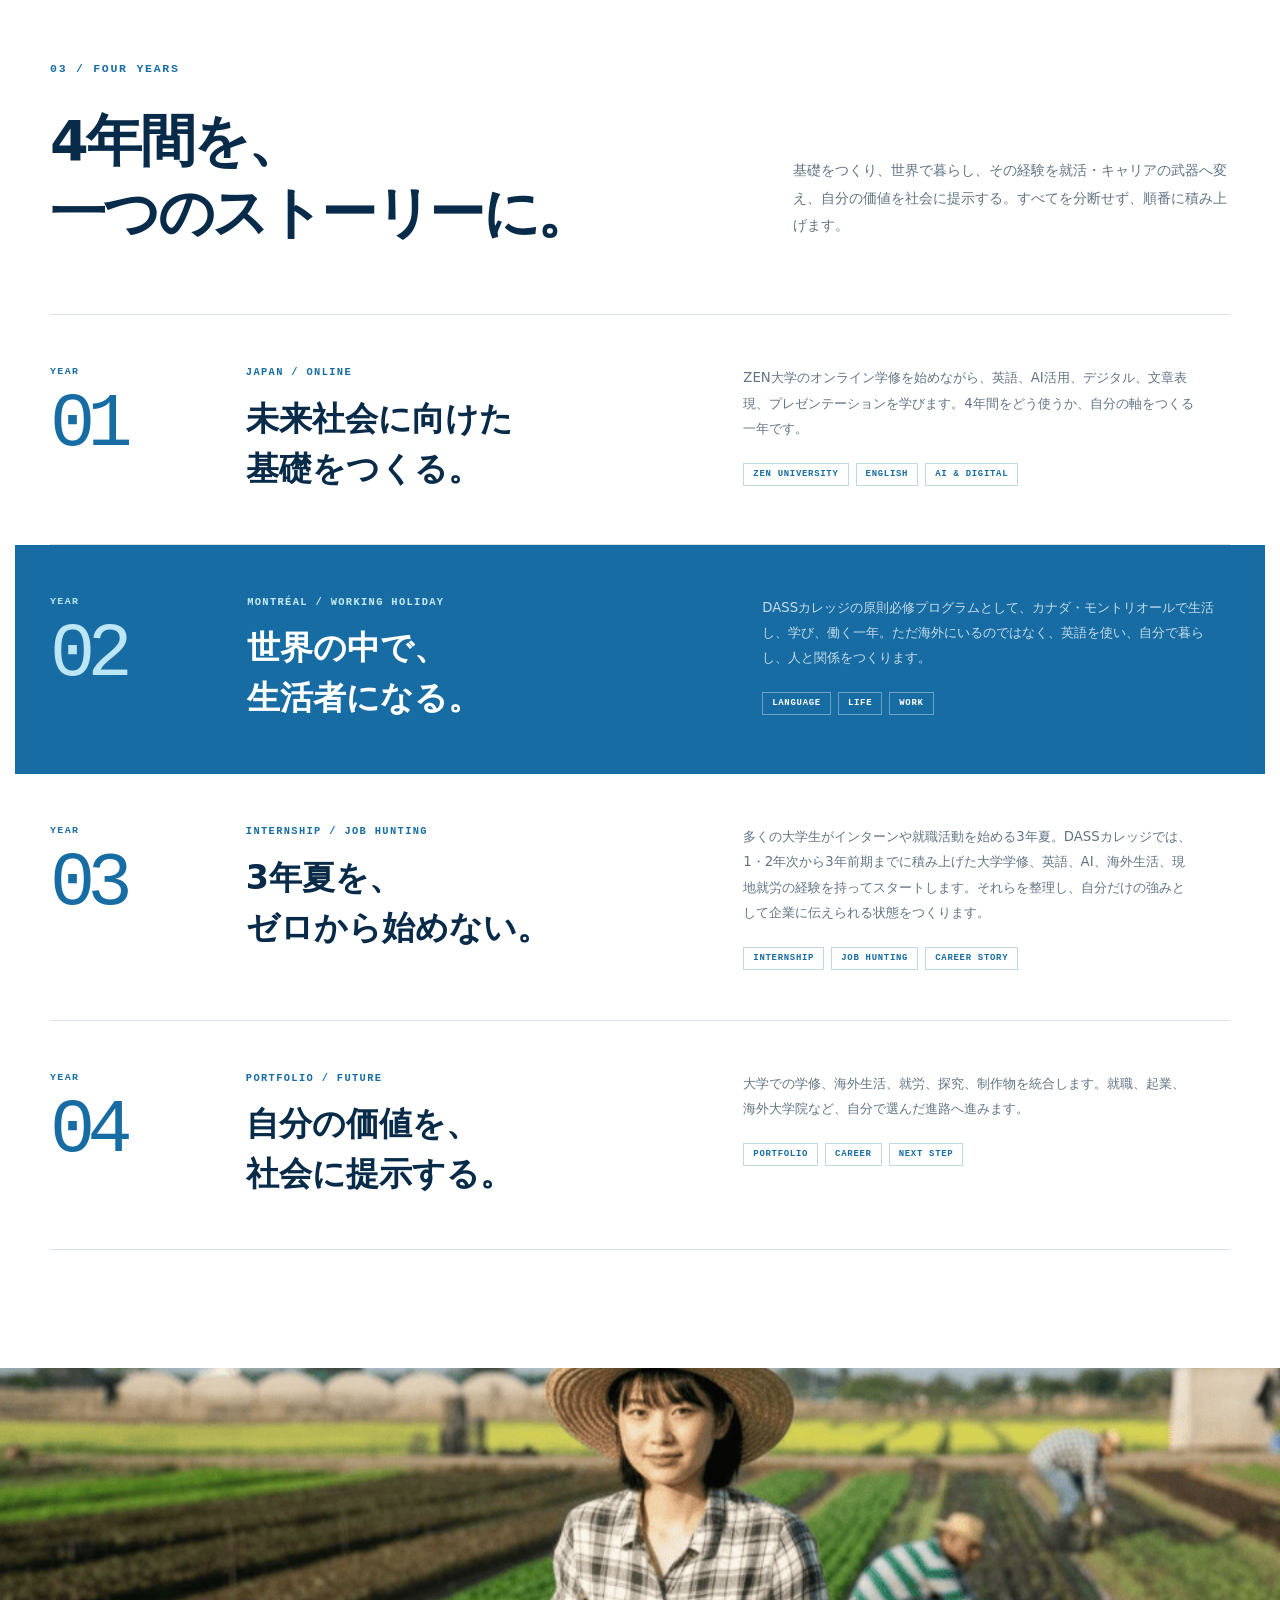
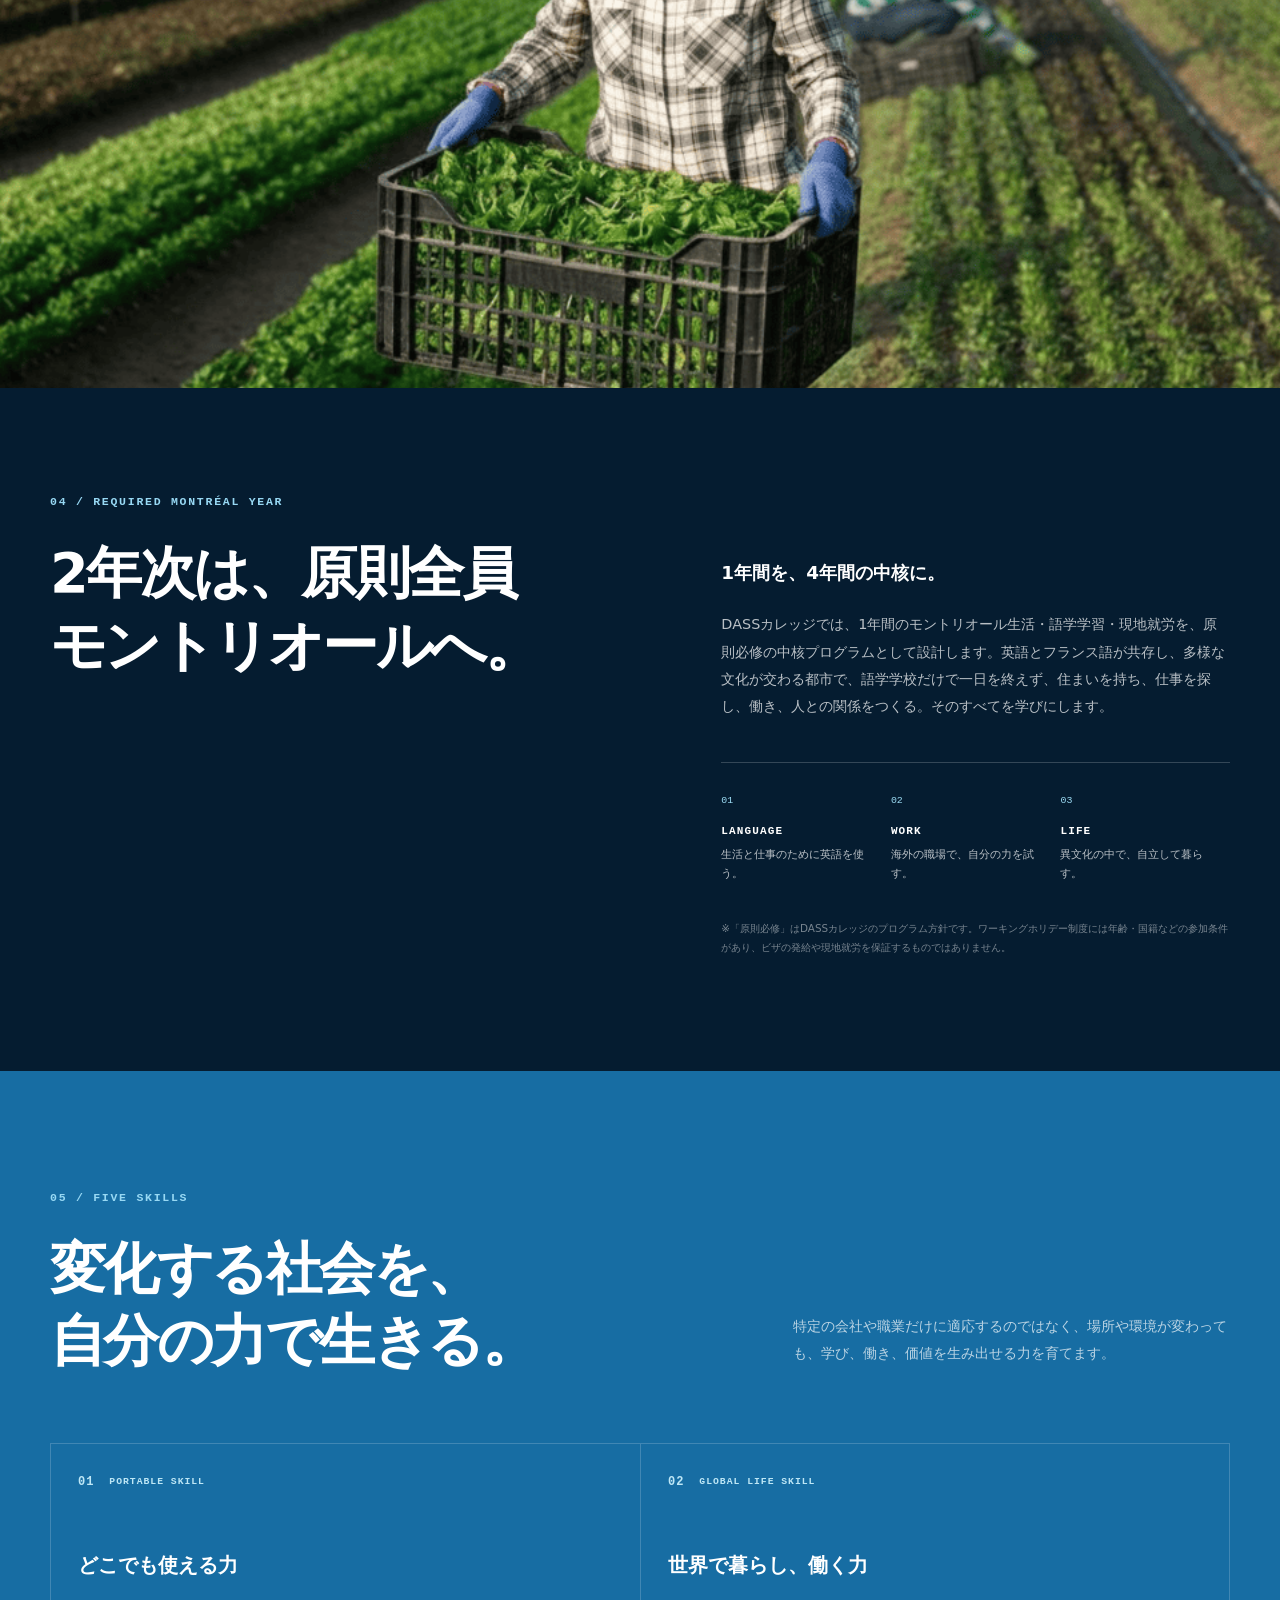
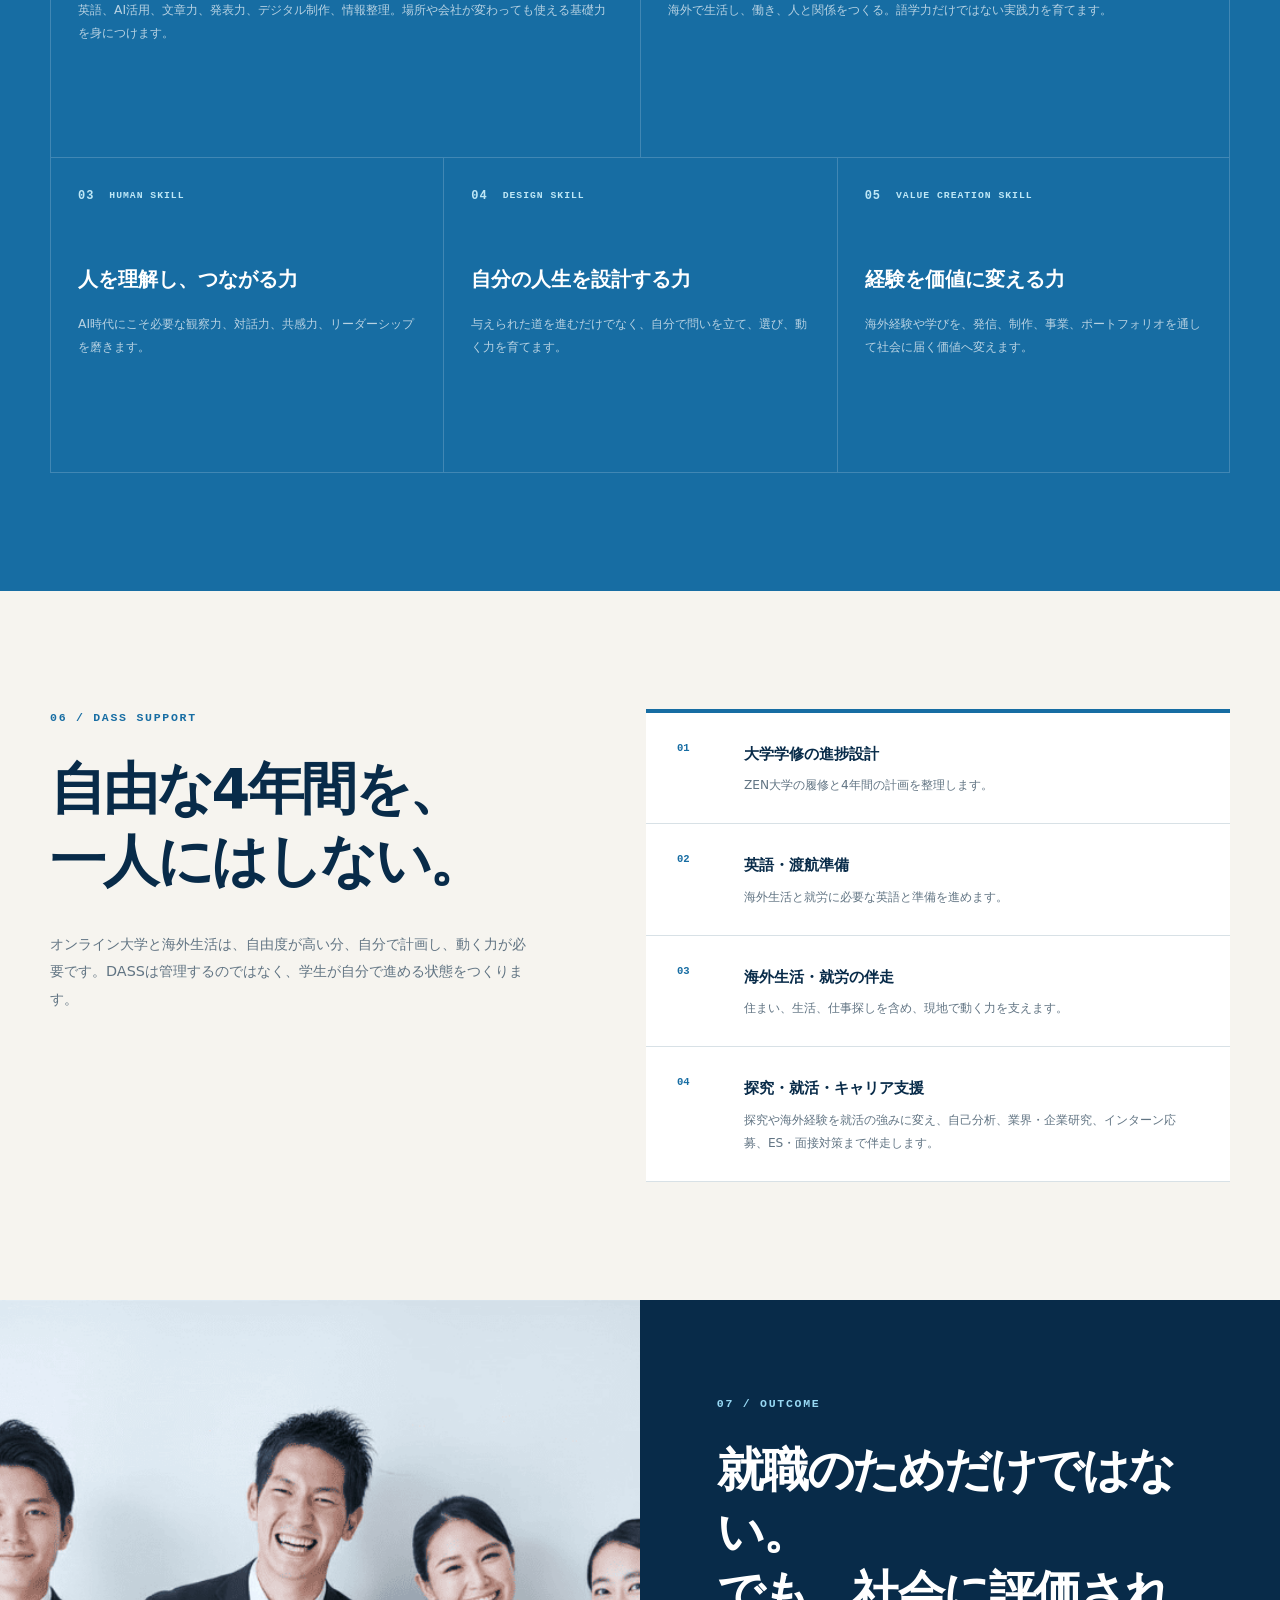
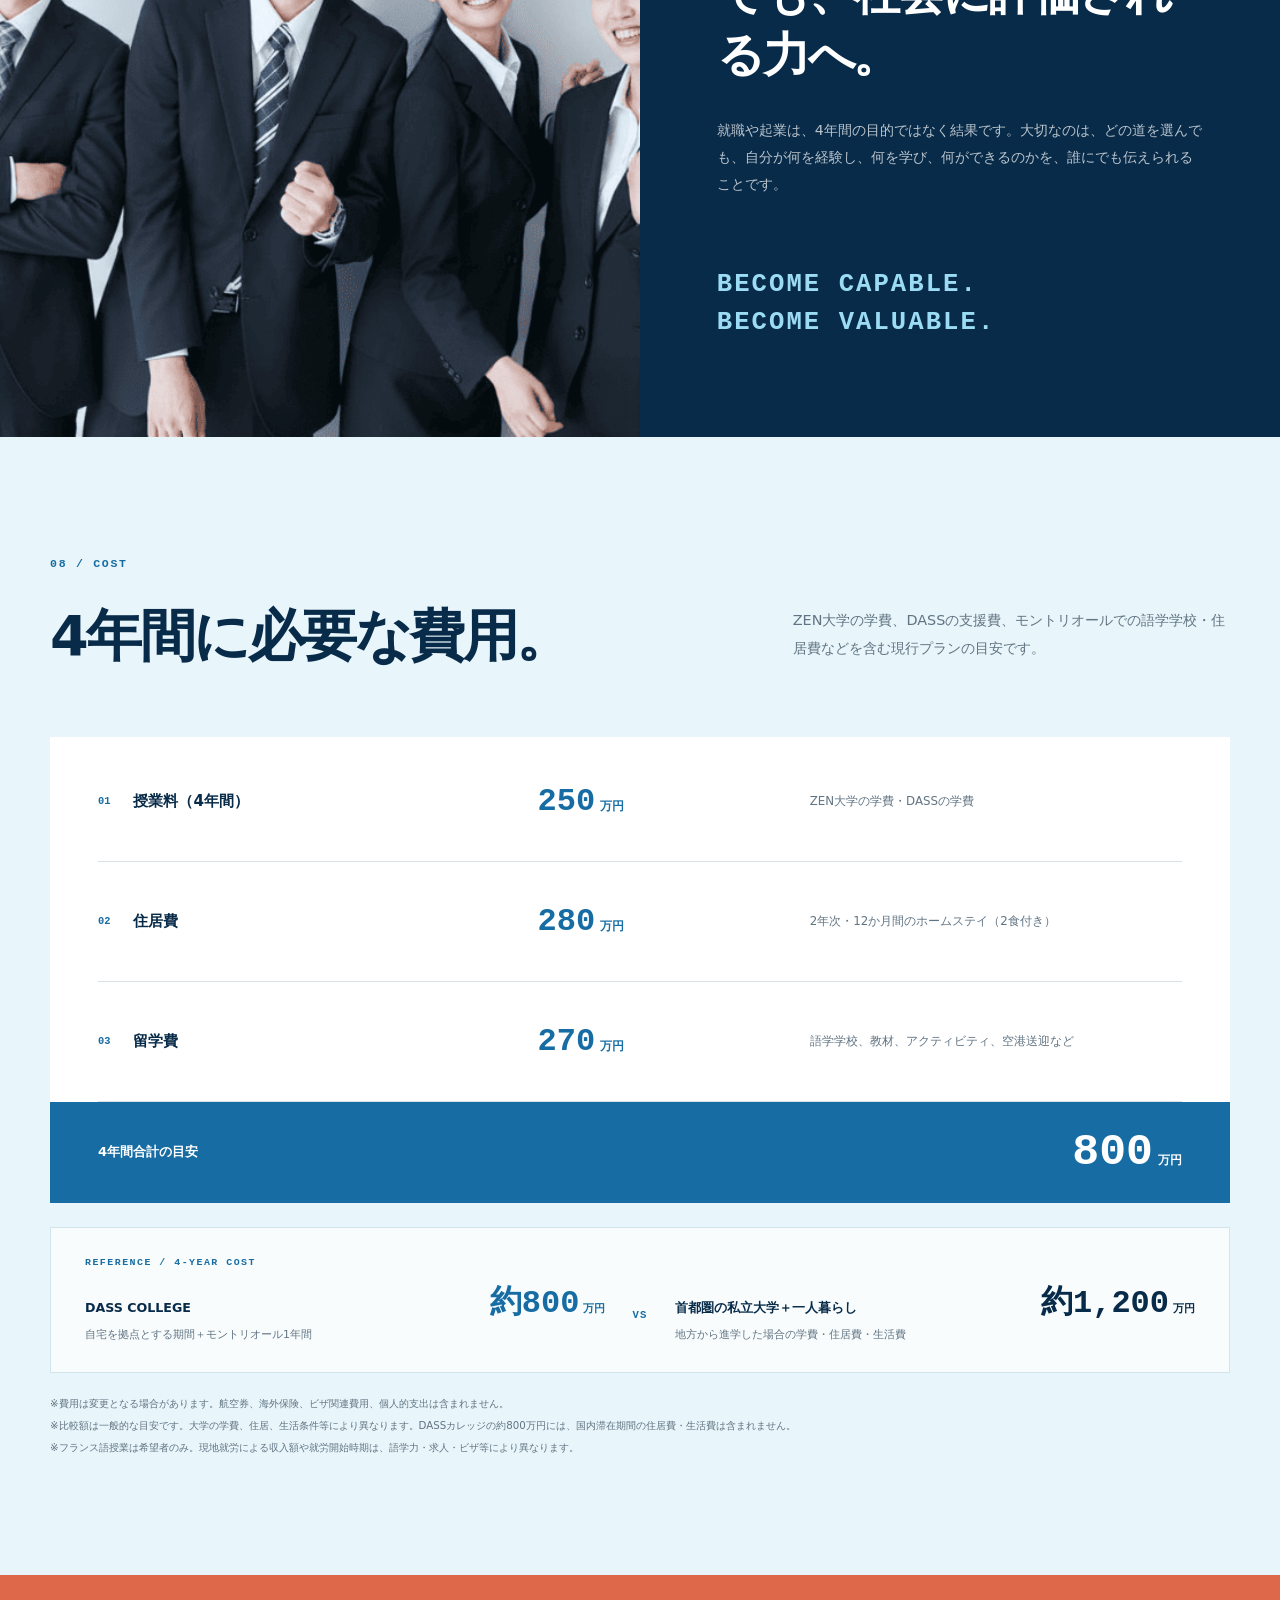
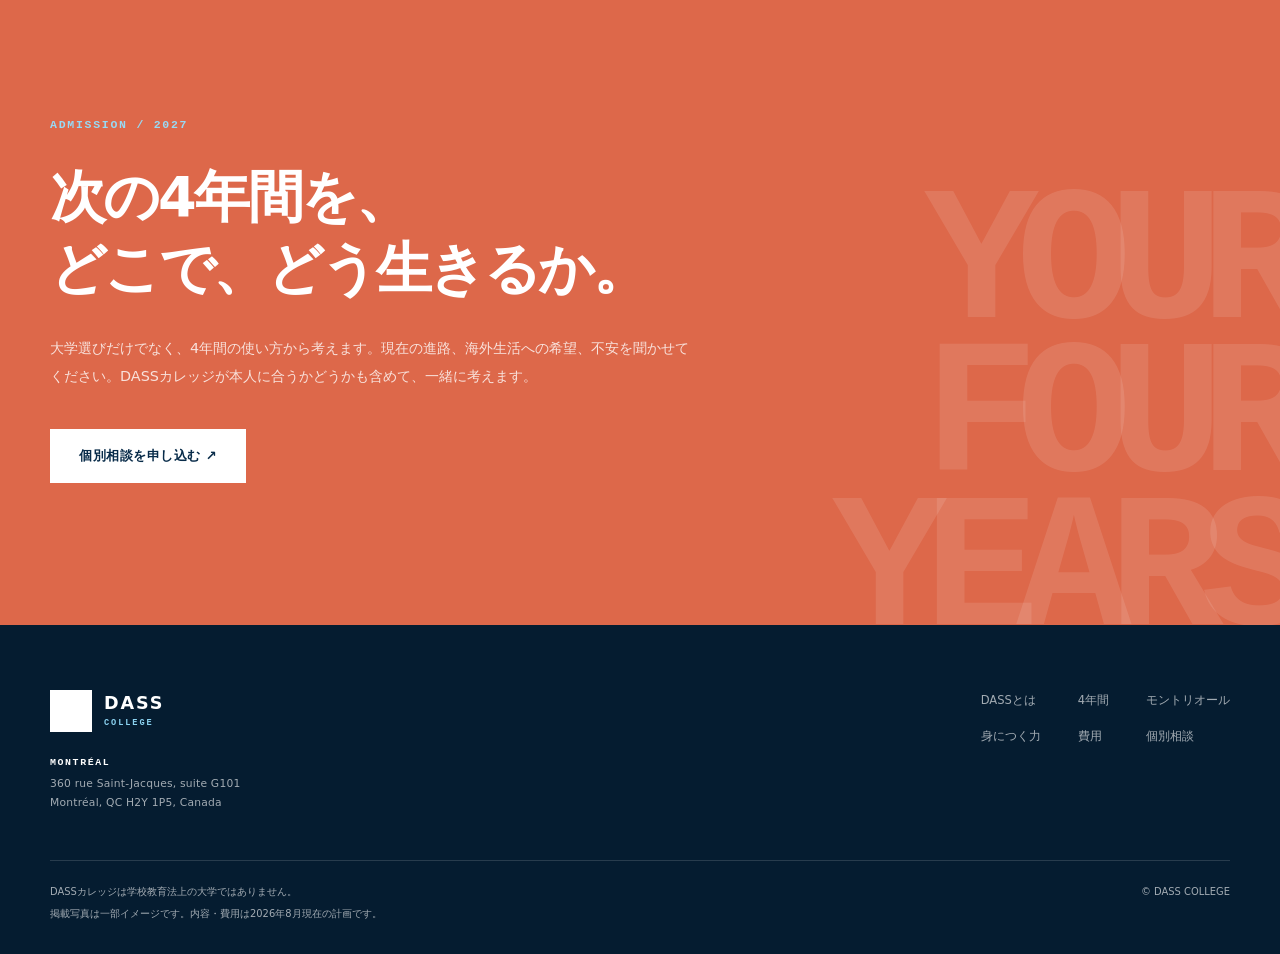
==== commit 2ea43d19: "Add files via upload" ====
--- a/index.html
+++ b/index.html
@@ -3,219 +3,224 @@
 <head>
   <meta charset="utf-8">
   <meta name="viewport" content="width=device-width, initial-scale=1">
-  <title>DASSカレッジ｜ZEN大学 × ワーホリでつくる新しい大学生活</title>
-  <meta name="description" content="ZEN大学のオンライン学修と海外での生活・就労・探究経験を組み合わせ、大学4年間を自分の実力に変えるDASSカレッジ。">
-  <meta name="theme-color" content="#0b344d">
-  <link rel="preconnect" href="https://fonts.googleapis.com">
-  <link rel="preconnect" href="https://fonts.gstatic.com" crossorigin>
-  <link href="https://fonts.googleapis.com/css2?family=DM+Sans:wght@400;500;600;700&family=Noto+Sans+JP:wght@400;500;600;700&display=swap" rel="stylesheet">
+  <title>DASSカレッジ 第一案</title>
+  <meta name="description" content="ZEN大学のオンライン学修とモントリオールでの生活・就労を組み合わせ、大学4年間を実力に変えるDASSカレッジ。">
+  <link rel="icon" href="images/dass-mark.png" type="image/png">
   <link rel="stylesheet" href="css/style.css">
 </head>
 <body>
-  <a class="skip-link" href="#main">本文へ移動</a>
-
-  <header class="site-header" id="top">
-    <div class="header-inner">
-      <a class="brand" href="#top" aria-label="DASS COLLEGE トップ">
-        <img src="images/dass-mark.png" alt="DASS" width="58" height="58">
-        <span class="brand-copy"><strong>DASS</strong><small>COLLEGE</small></span>
-      </a>
-      <button class="menu-button" type="button" aria-expanded="false" aria-controls="global-nav" aria-label="メニューを開く">
-        <span></span><span></span><span></span>
-      </button>
-      <nav class="global-nav" id="global-nav" aria-label="メインメニュー">
-        <a href="#concept">CONCEPT</a>
-        <a href="#skills">5 SKILLS</a>
-        <a href="#four-years">4 YEARS</a>
-        <a href="#montreal">MONTRÉAL</a>
-        <a href="#cost">COST</a>
-        <a class="nav-cta" href="#contact">個別相談</a>
-      </nav>
-    </div>
-  </header>
-
-  <main id="main">
-    <section class="hero" aria-labelledby="hero-title">
-      <div class="hero-copy">
-        <div class="hero-title-block">
-          <p class="hero-kicker">DASS COLLEGE</p>
-          <h1 id="hero-title">未来から逆算した、<br>これからの大学生活。</h1>
+<header class="site-header">
+        <div class="header-inner shell">
+          <a class="brand" href="#top" aria-label="DASSカレッジ トップへ">
+            <img src="images/dass-mark.png" alt="" width="42" height="42" />
+            <span>DASS<small>COLLEGE</small></span>
+          </a>
+          <nav class="desktop-nav" aria-label="メインナビゲーション">
+            <a href="#about">DASSとは</a>
+            <a href="#journey">4年間</a>
+            <a href="#montreal">モントリオール</a>
+            <a href="#skills">身につく力</a>
+            <a href="#fees">費用</a>
+            <a class="nav-cta" href="https://pro.form-mailer.jp/fms/42119f23310146" target="_blank" rel="noopener">個別相談</a>
+          </nav>
+          <details class="mobile-nav">
+            <summary aria-label="メニューを開く"><span></span><span></span></summary>
+            <nav aria-label="モバイルナビゲーション">
+              <a href="#about">DASSとは</a>
+              <a href="#journey">4年間</a>
+              <a href="#montreal">モントリオール</a>
+              <a href="#skills">身につく力</a>
+              <a href="#fees">費用</a>
+              <a href="https://pro.form-mailer.jp/fms/42119f23310146" target="_blank" rel="noopener">個別相談を申し込む ↗</a>
+            </nav>
+          </details>
         </div>
-        <div class="hero-detail-block">
-          <div class="hero-formula"><span>ZEN大学</span><b>×</b><span>ワーホリ</span></div>
-          <p class="hero-sub">単位はオンラインで取得する。<br>成長は、世界の現場で起こす。</p>
-          <div class="hero-actions">
-            <a class="button button-primary" href="#concept">DASSカレッジを知る</a>
-            <a class="text-link" href="#four-years">4年間の設計を見る <span>→</span></a>
-          </div>
-        </div>
-      </div>
-      <div class="hero-photo" role="img" aria-label="カナダ・モントリオールの街並みと、海外で学ぶ学生たちの様子">
-        <span class="hero-photo-slide hero-photo-slide-a" aria-hidden="true"></span>
-        <span class="hero-photo-slide hero-photo-slide-b" aria-hidden="true"></span>
-      </div>
-      <div class="hero-caption"><span>02 YEAR</span><strong>MONTRÉAL</strong><small>LIVE · WORK · LEARN</small></div>
-      <a class="scroll-cue" href="#concept" aria-label="コンセプトへ移動"><span>SCROLL</span><i></i></a>
-    </section>
-
-    <section class="intro section" id="concept">
-      <div class="container intro-grid">
-        <div class="section-heading">
-          <p class="eyebrow">CONCEPT</p>
-          <h2>大学を「通う場所」から、<br>未来社会で生きる力をつくる4年間へ。</h2>
-        </div>
-        <div class="intro-copy">
-          <p>DASSカレッジは、大学を「通う場所」ではなく、未来社会で生きる力をつくる4年間として再設計するカレッジです。</p>
-          <p>これから問われるのは、大学名ではなく、4年間で何を経験し、どんな力を身につけ、どのように社会と関わったか。ZEN大学のオンライン学修と、海外での生活・就労・探究経験を組み合わせ、大学4年間を「ただ通う時間」ではなく「自分の実力をつくる時間」へ変えていきます。</p>
-        </div>
-      </div>
-
-      <div class="container learning-formula">
-        <div class="formula-item"><span>ONLINE</span><strong>ZEN大学</strong><small>オンライン学修</small></div>
-        <div class="formula-cross">×</div>
-        <div class="formula-item"><span>GLOBAL</span><strong>海外生活・就労</strong><small>ワーキングホリデー</small></div>
-        <div class="formula-cross">×</div>
-        <div class="formula-item"><span>PROJECT</span><strong>探究・実践</strong><small>社会とつながる経験</small></div>
-      </div>
-    </section>
-
-    <section class="message-strip">
-      <div class="container">
-        <p class="eyebrow light">NEW COLLEGE LIFE</p>
-        <p>AIを使い、<br>
-          英語で働き、<br>
-          社会を見て、<br>
-          自分の価値を形にする</p>
-      </div>
-    </section>
-
-    <section class="skills section" id="skills">
-      <div class="container">
-        <div class="heading-row">
-          <div class="section-heading"><p class="eyebrow">5 SKILLS</p><h2>DASSカレッジで身につく<br>5つの力</h2></div>
-          <p class="heading-note">場所や環境が変わっても、自分の力で学び、働き、価値を生み出していくための力を育てます。</p>
-        </div>
-
-        <div class="skill-grid">
-          <article class="skill-card"><span class="skill-no">01</span><p class="skill-en">Portable Skill</p><h3>どこでも使える力</h3><p>英語、AI活用、文章力、発表力、デジタル制作、情報整理、自己管理など、場所や会社に依存せず使える基礎力を身につけます。</p></article>
-          <article class="skill-card"><span class="skill-no">02</span><p class="skill-en">Global Life Skill</p><h3>世界で暮らし、働く力</h3><p>海外で生活し、働き、人と関係をつくる力を育てます。語学だけでなく、異文化の中で考え、行動し、信頼関係を築く実践力を身につけます。</p></article>
-          <article class="skill-card"><span class="skill-no">03</span><p class="skill-en">Human Skill</p><h3>人間を理解し、人とつながる力</h3><p>AI時代だからこそ重要になる、人間理解、対話力、観察力、共感力、リーダーシップを育てます。</p></article>
-          <article class="skill-card"><span class="skill-no">04</span><p class="skill-en">Design Skill</p><h3>自分の学びと人生を設計する力</h3><p>与えられた道を進むだけでなく、自分で問いを立て、学び、仕事、プロジェクト、人生を設計する力を身につけます。</p></article>
-          <article class="skill-card skill-card-wide"><span class="skill-no">05</span><p class="skill-en">Value Creation Skill</p><h3>経験を価値に変える力</h3><p>海外経験、学び、仕事、探究活動、制作物を思い出で終わらせず、発信、事業化、地域貢献、ポートフォリオ化を通して社会に伝わる価値へ変えていきます。</p></article>
-        </div>
-      </div>
-    </section>
-
-    <section class="years section" id="four-years">
-      <div class="container">
-        <div class="years-heading">
-          <div class="section-heading"><p class="eyebrow">4 YEARS</p><h2>4年間を、<br>ただ過ごさない。</h2></div>
-          <p>日本から世界へ。世界で得た経験を、専門性と進路につなげる4年間です。</p>
-        </div>
-
-        <div class="year-map" aria-label="DASSカレッジ4年間の流れ">
-          <div class="year-map-item"><span>01 YEAR</span><strong>日本</strong><small>ZEN大学＋基礎力</small></div>
-          <div class="year-map-item accent"><span>02 YEAR</span><strong>モントリオール</strong><small>必須留学・生活・就労</small></div>
-          <div class="year-map-item choice"><span>03 YEAR</span><strong>選択する1年</strong><small>カナダ継続／他国留学／日本</small></div>
-          <div class="year-map-item dark"><span>04 YEAR</span><strong>日本</strong><small>経験を進路へ</small></div>
-        </div>
-
-        <div class="year-stories">
-          <article class="year-story">
-            <div class="year-image image-zen"><img src="https://dass-education.github.io/website_4/wp-content/themes/dass2/image/college_1_zen_univ.png" alt="ZEN大学のロゴ" loading="lazy"></div>
-            <div class="year-copy"><p class="year-number">YEAR 01 · JAPAN</p><h3>未来社会に向けた基礎をつくる</h3><p>日本にいながらZEN大学でオンライン学修を始め、英語、AI活用、デジタルスキル、文章表現、プレゼンテーション、基礎教養を学びます。</p><p>これからの4年間をどう使い、どんな力を身につけるのかを考える、DASSカレッジのスタート地点です。</p></div>
-          </article>
-
-          <article class="year-story reverse" id="montreal">
-            <div class="year-image"><img src="https://dass-education.github.io/website_4/wp-content/themes/dass2/image/college_2.png" alt="海外で学ぶ学生たちのイメージ" loading="lazy"></div>
-            <div class="year-copy"><p class="year-number">YEAR 02 · MONTRÉAL</p><h3>モントリオールで生活し、働き、学ぶ</h3><p>2年次は、カナダ・モントリオールを舞台に、海外で生活し、働き、学ぶ1年です。大切なのは、ただの留学ではなく、海外で「生活者」になることです。</p><p>英語で学び、街で暮らし、現地で働き、違う文化を持つ人たちと関係をつくる。その一つひとつを学びに変えていきます。</p></div>
-          </article>
-
-          <article class="year-story">
-            <div class="year-image"><img src="https://dass-education.github.io/website_4/wp-content/themes/dass2/image/college_3.png" alt="社会の現場で働くイメージ" loading="lazy"></div>
-            <div class="year-copy"><p class="year-number">YEAR 03 · CHOICE</p><h3>専門性を見つけ、社会に接続する</h3><p>3年次は、カナダでの留学を続ける、カナダ以外の国へ挑戦する、日本へ帰国する、という選択肢から自分の方向性を設計します。</p><p>2年次の海外経験をもとに、ビジネス、観光、教育、地域創生、AI、デザイン、映像、国際交流、福祉、起業など、自分のテーマを社会につなげていきます。</p></div>
-          </article>
-
-          <article class="year-story reverse">
-            <div class="year-image"><img src="https://dass-education.github.io/website_4/wp-content/themes/dass2/image/college_4.png" alt="社会へ進む若者たちのイメージ" loading="lazy"></div>
-            <div class="year-copy"><p class="year-number">YEAR 04 · JAPAN</p><h3>自分の価値を社会に提示する</h3><p>ZEN大学での学修、海外生活、就労経験、探究活動、制作物、資格、語学力、プロジェクトを統合し、「何を見て、何を学び、何ができるようになったのか」を言語化します。</p><p>就職、起業、海外大学院、海外就職など、進路は一つではありません。</p></div>
-          </article>
-        </div>
-      </div>
-    </section>
-
-    <section class="montreal-feature">
-      <div class="montreal-photo" role="img" aria-label="カナダ・モントリオールの街並み"></div>
-      <div class="montreal-content">
-        <p class="eyebrow light">MONTRÉAL</p>
-        <h2>留学するのではなく、<br>海外で「生活者」になる。</h2>
-        <p class="montreal-intro">英語とフランス語が共存し、多様な文化が交差するモントリオール。街で暮らし、現地で働き、学び続けることで、語学力だけではない実践力を育てます。</p>
-        <div class="montreal-points">
-          <div><span>01</span><strong>LIVE</strong><p>街で暮らす</p></div>
-          <div><span>02</span><strong>WORK</strong><p>現地で働く</p></div>
-          <div><span>03</span><strong>LEARN</strong><p>大学の学びを続ける</p></div>
-          <div><span>04</span><strong>CONNECT</strong><p>異文化の中で人とつながる</p></div>
-        </div>
-      </div>
-    </section>
-
-    <section class="cost section" id="cost">
-      <div class="container">
-        <div class="heading-row cost-heading">
-          <div class="section-heading"><p class="eyebrow">COST</p><h2>私立大学との<br>費用比較</h2></div>
-          <p class="heading-note">現在のDASSサイト掲載内容を、PCでもスマートフォンでも比較しやすい形に整理しています。</p>
-        </div>
-
-        <div class="cost-summary">
-          <div class="cost-summary-item ordinary"><span>私立大学</span><strong>1,200〜1,300<small>万円</small></strong></div>
-          <div class="cost-vs">VS</div>
-          <div class="cost-summary-item dass"><span>DASS COLLEGE</span><strong>800<small>万円</small></strong></div>
-        </div>
-
-        <div class="cost-table-wrap">
-          <table class="cost-table">
-            <thead><tr><th>比較項目</th><th>私立大学</th><th>DASS</th></tr></thead>
-            <tbody>
-              <tr><th>授業料（4年間）</th><td>540万円</td><td>250万円</td></tr>
-              <tr><th>住居費（4年間）</th><td>720万円</td><td>280万円</td></tr>
-              <tr><th>留学費</th><td>行けない</td><td>270万円</td></tr>
-              <tr class="total"><th>費用合計（4年間）</th><td>1,200〜1,300万円</td><td>800万円</td></tr>
-            </tbody>
-          </table>
-        </div>
-        <div class="cost-notes">
-          <p>注① 授業料には、ZEN大学の学費およびDASSの学費が含まれます。</p>
-          <p>注② 住居費は、2年次のカナダ留学時における12ヶ月間のホームステイ費用（2食付き）です。</p>
-          <p>注③ 留学費には、12ヶ月間の語学学校授業料・教材費、DASS企画のアクティビティ費、フランス語授業料（希望者のみ）、モントリオール空港往復送迎費が含まれます。</p>
-          <p>注④ 現地就労により30〜60万円程度の収入が見込まれます。</p>
-          <p>注⑤ 留学費に航空券は含まれません。</p>
-        </div>
-      </div>
-    </section>
-
-    <section class="cta section" id="contact">
-      <div class="container cta-inner">
-        <p class="eyebrow">START YOUR FOUR YEARS</p>
-        <h2>大学4年間を、<br>自分の実力に変えよう。</h2>
-        <p>ZEN大学 × 海外生活・就労 × 探究。<br>DASSカレッジについて、まずは個別にご相談ください。</p>
-        <div class="cta-buttons">
-          <a class="button button-primary" href="#" data-placeholder-link>個別相談</a>
-          <a class="button button-outline" href="#" data-placeholder-link>入学について</a>
-        </div>
-        <p class="link-note">※ お問い合わせ先は公開時に設定してください。</p>
-      </div>
-    </section>
-  </main>
-
-  <footer class="site-footer">
-    <div class="container footer-grid">
-      <div class="footer-brand"><img src="images/dass-mark-white.png" alt="DASS" width="58" height="58"><div><strong>DASS</strong><span>COLLEGE</span></div></div>
-      <nav class="footer-nav" aria-label="フッターメニュー"><a href="#concept">CONCEPT</a><a href="#skills">5 SKILLS</a><a href="#four-years">4 YEARS</a><a href="#montreal">MONTRÉAL</a><a href="#cost">COST</a></nav>
-      <div class="footer-links"><a href="https://dass.jp/">DASS公式サイト</a><span>将来 college.dass.jp を想定</span></div>
-    </div>
-    <div class="container footer-bottom"><small>© DASS COLLEGE</small><small>本サイトの一部写真はDASS公式サイト掲載のイメージ画像を使用しています。</small></div>
-  </footer>
-
-  <script src="js/main.js"></script>
+      </header>
+
+      <main id="top">
+        <section class="hero">
+          <div class="hero-media" aria-hidden="true"><img src="images/college-students.png" alt="" /></div>
+          <div class="hero-overlay" aria-hidden="true"></div>
+          <div class="hero-inner shell">
+            <p class="hero-kicker">DASS COLLEGE / 2027 SPRING</p>
+            <h1>大学4年間を、<br />実力に変える。</h1>
+            <p class="hero-lead">ZEN大学で学び、<br class="mobile-break" />モントリオールで暮らし、働く。</p>
+            <p class="hero-copy">オンライン学修と世界の現場をつなぐ、<br />これからの大学生活。</p>
+            <div class="hero-actions">
+              <a class="button button-light" href="#journey">4年間を見る</a>
+              <a class="arrow-link arrow-link-light" href="#about">DASSカレッジとは <span>↓</span></a>
+            </div>
+          </div>
+          <p class="hero-word" aria-hidden="true">COLLEGE</p>
+        </section>
+
+        <section class="facts" aria-label="DASSカレッジの特徴">
+          <div class="shell facts-grid">
+            <div class="fact"><strong>4</strong><div><span>YEARS</span><p>未来から逆算した設計</p></div></div>
+            <div class="fact"><strong>01</strong><div><span>REQUIRED YEAR</span><p>2年次は原則全員、モントリオールへ</p></div></div>
+            <div class="fact"><strong>05</strong><div><span>CORE SKILLS</span><p>場所を問わず生きる力</p></div></div>
+          </div>
+        </section>
+
+        <section class="section about" id="about">
+          <div class="shell">
+            <div class="split-heading">
+              <div>
+                <p class="eyebrow">01 / ABOUT DASS</p>
+                <h2>大学を、通う場所から<br />実力をつくる4年間へ。</h2>
+              </div>
+              <div class="about-copy">
+                <p class="lead">未来から逆算した、これからの大学生活。</p>
+                <p>DASSカレッジは、大学を「通う場所」ではなく、「未来社会で生きる力をつくる4年間」として再設計するカレッジです。</p>
+                <p>ZEN大学のオンライン学修と、海外での生活・就労・探究経験を組み合わせます。大学名だけではなく、4年間で何を経験し、何ができるようになったかを、自分の言葉で示せる状態をつくります。</p>
+              </div>
+            </div>
+            <div class="model-grid">
+              <article><span>01</span><p class="model-en">ONLINE STUDY</p><h3>大学の学修</h3><p>場所を選ばず、ZEN大学の授業と単位修得を続ける。</p></article>
+              <article><span>02</span><p class="model-en">GLOBAL LIFE</p><h3>海外生活</h3><p>モントリオールで、学ぶだけではない生活者になる。</p></article>
+              <article><span>03</span><p class="model-en">WORK</p><h3>海外就労</h3><p>英語を使って働き、社会の中で自分の力を試す。</p></article>
+              <article><span>04</span><p class="model-en">ENGLISH</p><h3>英語を使いこなす</h3><p>学ぶだけでなく、生活と仕事で毎日使い、英語で考え、伝え、人とつながる力を伸ばす。</p></article>
+              <article><span>05</span><p class="model-en">PORTFOLIO</p><h3>実力の可視化</h3><p>経験、制作、資格、プロジェクトを社会に伝わる形にする。</p></article>
+            </div>
+          </div>
+        </section>
+
+        <section class="statement">
+          <div class="shell">
+            <p>LEARN ONLINE. LIVE GLOBALLY. BUILD YOUR VALUE.</p>
+            <h2>学びは、オンラインで続ける。<br />成長は、世界の現場で加速させる。</h2>
+          </div>
+        </section>
+
+        <section class="section zen-section" id="zen">
+          <div class="shell zen-layout">
+            <div class="zen-logo-panel">
+              <p>ACADEMIC FOUNDATION</p>
+              <img src="images/zen-university.png" alt="ZEN大学" />
+            </div>
+            <div class="zen-copy">
+              <p class="eyebrow">02 / ZEN UNIVERSITY × DASS</p>
+              <h2>大学の学びを止めず、<br />世界へ出る。</h2>
+              <p class="lead">大学卒業資格はZEN大学で。<br />4年間の経験設計はDASSで。</p>
+              <p>ZEN大学のオンライン学修だから、海外にいても大学の授業を続けられます。DASSは英語、留学、海外生活・就労、探究、キャリア設計をつなぎ、学修を経験へ、経験を実力へ変える伴走を行います。</p>
+              <div class="legal-note"><strong>制度上の位置づけ</strong><p>DASSカレッジは学校教育法上の大学ではありません。学生はZEN大学に在籍し、同大学で大学卒業資格の取得を目指します。</p></div>
+            </div>
+          </div>
+        </section>
+
+        <section class="section journey" id="journey">
+          <div class="shell">
+            <div class="section-intro">
+              <div><p class="eyebrow">03 / FOUR YEARS</p><h2>4年間を、<br />一つのストーリーに。</h2></div>
+              <p>基礎をつくり、世界で暮らし、その経験を就活・キャリアの武器へ変え、自分の価値を社会に提示する。すべてを分断せず、順番に積み上げます。</p>
+            </div>
+            <div class="year-list">
+              
+              <article class="year-card">
+                  <div class="year-number"><span>YEAR</span><strong>01</strong></div>
+                  <div class="year-main"><p class="year-place">JAPAN / ONLINE</p><h3><span>未来社会に向けた</span><span>基礎をつくる。</span></h3></div>
+                  <div class="year-detail"><p>ZEN大学のオンライン学修を始めながら、英語、AI活用、デジタル、文章表現、プレゼンテーションを学びます。4年間をどう使うか、自分の軸をつくる一年です。</p><div class="tag-list"><span>ZEN UNIVERSITY</span><span>ENGLISH</span><span>AI &amp; DIGITAL</span></div></div>
+                </article>
+              <article class="year-card featured">
+                  <div class="year-number"><span>YEAR</span><strong>02</strong></div>
+                  <div class="year-main"><p class="year-place">MONTRÉAL / WORKING HOLIDAY</p><h3><span>世界の中で、</span><span>生活者になる。</span></h3></div>
+                  <div class="year-detail"><p>DASSカレッジの原則必修プログラムとして、カナダ・モントリオールで生活し、学び、働く一年。ただ海外にいるのではなく、英語を使い、自分で暮らし、人と関係をつくります。</p><div class="tag-list"><span>LANGUAGE</span><span>LIFE</span><span>WORK</span></div></div>
+                </article>
+              <article class="year-card">
+                  <div class="year-number"><span>YEAR</span><strong>03</strong></div>
+                  <div class="year-main"><p class="year-place">INTERNSHIP / JOB HUNTING</p><h3><span>3年夏を、</span><span>ゼロから始めない。</span></h3></div>
+                  <div class="year-detail"><p>多くの大学生がインターンや就職活動を始める3年夏。DASSカレッジでは、1・2年次から3年前期までに積み上げた大学学修、英語、AI、海外生活、現地就労の経験を持ってスタートします。それらを整理し、自分だけの強みとして企業に伝えられる状態をつくります。</p><div class="tag-list"><span>INTERNSHIP</span><span>JOB HUNTING</span><span>CAREER STORY</span></div></div>
+                </article>
+              <article class="year-card">
+                  <div class="year-number"><span>YEAR</span><strong>04</strong></div>
+                  <div class="year-main"><p class="year-place">PORTFOLIO / FUTURE</p><h3><span>自分の価値を、</span><span>社会に提示する。</span></h3></div>
+                  <div class="year-detail"><p>大学での学修、海外生活、就労、探究、制作物を統合します。就職、起業、海外大学院など、自分で選んだ進路へ進みます。</p><div class="tag-list"><span>PORTFOLIO</span><span>CAREER</span><span>NEXT STEP</span></div></div>
+                </article>
+            </div>
+          </div>
+        </section>
+
+        <section class="montreal" id="montreal">
+          <div class="montreal-image"><img src="images/college-work.png" alt="海外で働く学生のイメージ" /></div>
+          <div class="shell montreal-layout">
+            <div><p class="eyebrow eyebrow-light">04 / REQUIRED MONTRÉAL YEAR</p><h2>2年次は、原則全員<br />モントリオールへ。</h2></div>
+            <div class="montreal-copy">
+              <p class="lead">1年間を、4年間の中核に。</p>
+              <p>DASSカレッジでは、1年間のモントリオール生活・語学学習・現地就労を、原則必修の中核プログラムとして設計します。英語とフランス語が共存し、多様な文化が交わる都市で、語学学校だけで一日を終えず、住まいを持ち、仕事を探し、働き、人との関係をつくる。そのすべてを学びにします。</p>
+              <div class="montreal-points">
+                <div><span>01</span><strong>LANGUAGE</strong><p>生活と仕事のために英語を使う。</p></div>
+                <div><span>02</span><strong>WORK</strong><p>海外の職場で、自分の力を試す。</p></div>
+                <div><span>03</span><strong>LIFE</strong><p>異文化の中で、自立して暮らす。</p></div>
+              </div>
+              <p class="visa-note">※「原則必修」はDASSカレッジのプログラム方針です。ワーキングホリデー制度には年齢・国籍などの参加条件があり、ビザの発給や現地就労を保証するものではありません。</p>
+            </div>
+          </div>
+        </section>
+
+        <section class="section skills" id="skills">
+          <div class="shell">
+            <div class="section-intro section-intro-light">
+              <div><p class="eyebrow eyebrow-light">05 / FIVE SKILLS</p><h2>変化する社会を、<br />自分の力で生きる。</h2></div>
+              <p>特定の会社や職業だけに適応するのではなく、場所や環境が変わっても、学び、働き、価値を生み出せる力を育てます。</p>
+            </div>
+            <div class="skills-grid">
+              <article><div><span>01</span><p>PORTABLE SKILL</p></div><h3>どこでも使える力</h3><p>英語、AI活用、文章力、発表力、デジタル制作、情報整理。場所や会社が変わっても使える基礎力を身につけます。</p></article>
+              <article><div><span>02</span><p>GLOBAL LIFE SKILL</p></div><h3>世界で暮らし、働く力</h3><p>海外で生活し、働き、人と関係をつくる。語学力だけではない実践力を育てます。</p></article>
+              <article><div><span>03</span><p>HUMAN SKILL</p></div><h3>人を理解し、つながる力</h3><p>AI時代にこそ必要な観察力、対話力、共感力、リーダーシップを磨きます。</p></article>
+              <article><div><span>04</span><p>DESIGN SKILL</p></div><h3>自分の人生を設計する力</h3><p>与えられた道を進むだけでなく、自分で問いを立て、選び、動く力を育てます。</p></article>
+              <article><div><span>05</span><p>VALUE CREATION SKILL</p></div><h3>経験を価値に変える力</h3><p>海外経験や学びを、発信、制作、事業、ポートフォリオを通して社会に届く価値へ変えます。</p></article>
+            </div>
+          </div>
+        </section>
+
+        <section class="section support" id="support">
+          <div class="shell support-layout">
+            <div class="support-copy"><p class="eyebrow">06 / DASS SUPPORT</p><h2>自由な4年間を、<br />一人にはしない。</h2><p>オンライン大学と海外生活は、自由度が高い分、自分で計画し、動く力が必要です。DASSは管理するのではなく、学生が自分で進める状態をつくります。</p></div>
+            <ol class="support-list">
+              <li><span>01</span><div><strong>大学学修の進捗設計</strong><p>ZEN大学の履修と4年間の計画を整理します。</p></div></li>
+              <li><span>02</span><div><strong>英語・渡航準備</strong><p>海外生活と就労に必要な英語と準備を進めます。</p></div></li>
+              <li><span>03</span><div><strong>海外生活・就労の伴走</strong><p>住まい、生活、仕事探しを含め、現地で動く力を支えます。</p></div></li>
+              <li><span>04</span><div><strong>探究・就活・キャリア支援</strong><p>探究や海外経験を就活の強みに変え、自己分析、業界・企業研究、インターン応募、ES・面接対策まで伴走します。</p></div></li>
+            </ol>
+          </div>
+        </section>
+
+        <section class="future">
+          <div class="future-image"><img src="images/college-future.png" alt="社会へ進む若者のイメージ" /></div>
+          <div class="future-copy"><p class="eyebrow eyebrow-light">07 / OUTCOME</p><h2>就職のためだけではない。<br />でも、社会に評価される力へ。</h2><p>就職や起業は、4年間の目的ではなく結果です。大切なのは、どの道を選んでも、自分が何を経験し、何を学び、何ができるのかを、誰にでも伝えられることです。</p><p class="future-quote">BECOME CAPABLE.<br />BECOME VALUABLE.</p></div>
+        </section>
+
+        <section class="section fees" id="fees">
+          <div class="shell">
+            <div class="section-intro"><div><p class="eyebrow">08 / COST</p><h2>4年間に必要な費用。</h2></div><p>ZEN大学の学費、DASSの支援費、モントリオールでの語学学校・住居費などを含む現行プランの目安です。</p></div>
+            <div class="fee-table">
+              <div class="fee-row"><p><span>01</span><strong>授業料（4年間）</strong></p><p class="fee-value">250<small>万円</small></p><p>ZEN大学の学費・DASSの学費</p></div>
+              <div class="fee-row"><p><span>02</span><strong>住居費</strong></p><p class="fee-value">280<small>万円</small></p><p>2年次・12か月間のホームステイ（2食付き）</p></div>
+              <div class="fee-row"><p><span>03</span><strong>留学費</strong></p><p class="fee-value">270<small>万円</small></p><p>語学学校、教材、アクティビティ、空港送迎など</p></div>
+              <div class="fee-total"><p>4年間合計の目安</p><p>800<small>万円</small></p></div>
+            </div>
+            <div class="cost-comparison" aria-label="4年間の費用比較">
+              <p class="cost-comparison-label">REFERENCE / 4-YEAR COST</p>
+              <div class="cost-comparison-grid">
+                <div class="cost-comparison-item cost-comparison-dass"><span>DASS COLLEGE</span><strong>約800<small>万円</small></strong><p>自宅を拠点とする期間＋モントリオール1年間</p></div>
+                <span class="cost-comparison-vs" aria-hidden="true">VS</span>
+                <div class="cost-comparison-item"><span>首都圏の私立大学＋一人暮らし</span><strong>約1,200<small>万円</small></strong><p>地方から進学した場合の学費・住居費・生活費</p></div>
+              </div>
+            </div>
+            <div class="fee-notes"><p>※費用は変更となる場合があります。航空券、海外保険、ビザ関連費用、個人的支出は含まれません。</p><p>※比較額は一般的な目安です。大学の学費、住居、生活条件等により異なります。DASSカレッジの約800万円には、国内滞在期間の住居費・生活費は含まれません。</p><p>※フランス語授業は希望者のみ。現地就労による収入額や就労開始時期は、語学力・求人・ビザ等により異なります。</p></div>
+          </div>
+        </section>
+
+        <section class="admission" id="admission">
+          <p class="admission-word" aria-hidden="true">YOUR<br />FOUR<br />YEARS</p>
+          <div class="shell admission-inner"><p class="eyebrow eyebrow-light">ADMISSION / 2027</p><h2>次の4年間を、<br />どこで、どう生きるか。</h2><p>大学選びだけでなく、4年間の使い方から考えます。現在の進路、海外生活への希望、不安を聞かせてください。DASSカレッジが本人に合うかどうかも含めて、一緒に考えます。</p><a class="button button-light" href="https://pro.form-mailer.jp/fms/42119f23310146" target="_blank" rel="noopener">個別相談を申し込む ↗</a></div>
+        </section>
+      </main>
+
+      <footer class="site-footer">
+        <div class="shell footer-main"><div class="footer-identity"><a class="footer-brand" href="#top"><img src="images/dass-mark.png" alt="" width="42" height="42" /><span>DASS<small>COLLEGE</small></span></a><address class="footer-address"><span>MONTRÉAL</span>360 rue Saint-Jacques, suite G101<br />Montréal, QC H2Y 1P5, Canada</address></div><nav aria-label="フッターナビゲーション"><a href="#about">DASSとは</a><a href="#journey">4年間</a><a href="#montreal">モントリオール</a><a href="#skills">身につく力</a><a href="#fees">費用</a><a href="#admission">個別相談</a></nav></div>
+        <div class="shell footer-bottom"><div><p>DASSカレッジは学校教育法上の大学ではありません。</p><p>掲載写真は一部イメージです。内容・費用は2026年8月現在の計画です。</p></div><p>© DASS COLLEGE</p></div>
+      </footer>
+  <script src="js/main.js" defer></script>
 </body>
 </html>
--- a/css/style.css
+++ b/css/style.css
@@ -1,63 +1,305 @@
-:root{
-  --ink:#0b344d;
-  --ink-deep:#06283b;
-  --blue:#2189b8;
-  --cyan:#58d7d7;
-  --aqua:#dff7f6;
-  --lime:#e8ff63;
-  --paper:#fff;
-  --soft:#f4f8f9;
-  --line:#d4e3e7;
-  --text:#193c4f;
-  --muted:#667f8b;
-  --max:1180px;
+:root {
+  --navy: #082b49;
+  --navy-deep: #051c30;
+  --blue: #176da3;
+  --blue-bright: #2a8fc6;
+  --sky: #e8f5fa;
+  --sky-strong: #ccebf5;
+  --paper: #f6f4ef;
+  --white: #ffffff;
+  --ink: #132c40;
+  --muted: #617483;
+  --line: #d8e1e6;
+  --orange: #dd684a;
+  --header-h: 76px;
+  --shell: 1180px;
+  --mono: ui-monospace, SFMono-Regular, Menlo, Monaco, Consolas, "Liberation Mono", monospace;
 }
-*{box-sizing:border-box}
-html{scroll-behavior:smooth}
-body{margin:0;font-family:"Noto Sans JP",system-ui,-apple-system,sans-serif;color:var(--text);background:#fff;line-height:1.85;overflow-x:hidden}
-a{color:inherit;text-decoration:none}img{display:block;max-width:100%;height:auto}button{font:inherit}
-.skip-link{position:fixed;top:-100px;left:16px;z-index:9999;background:#fff;padding:10px 16px}.skip-link:focus{top:16px}
-.container{width:min(calc(100% - 48px),var(--max));margin-inline:auto}.section{padding:118px 0}
-.eyebrow{margin:0 0 18px;font-family:"DM Sans",sans-serif;font-size:.78rem;letter-spacing:.22em;font-weight:700;color:var(--blue)}.eyebrow.light{color:#93eceb}
-.section-heading h2,.years-heading h2,.montreal-content h2,.cta h2{margin:0;font-size:clamp(2.15rem,4.4vw,4.65rem);line-height:1.24;letter-spacing:-.045em;font-weight:600}
-.button{display:inline-flex;align-items:center;justify-content:center;min-height:54px;padding:0 29px;border-radius:999px;font-weight:700;border:1px solid transparent}.button-primary{background:var(--lime);color:var(--ink-deep)}.button-outline{border-color:var(--ink);background:#fff}.text-link{display:inline-flex;align-items:center;gap:14px;font-weight:600}.text-link span{font-size:1.5rem}
-.site-header{position:fixed;inset:0 0 auto;z-index:100;background:rgba(255,255,255,.96);border-bottom:1px solid rgba(11,52,77,.08);backdrop-filter:blur(12px)}
-.header-inner{height:82px;width:min(calc(100% - 40px),1280px);margin:auto;display:flex;align-items:center;justify-content:space-between}.brand{display:flex;align-items:center;gap:10px}.brand img{width:47px;height:47px;object-fit:contain}.brand-copy{display:grid;line-height:1}.brand-copy strong{font-family:"DM Sans";font-size:1.12rem;letter-spacing:.08em}.brand-copy small{font-family:"DM Sans";font-size:.66rem;letter-spacing:.28em;margin-top:5px;color:#577381}.global-nav{display:flex;align-items:center;gap:28px;font-family:"DM Sans";font-size:.76rem;letter-spacing:.11em;font-weight:600}.nav-cta{padding:12px 20px;border-radius:999px;background:var(--ink);color:white}.menu-button{display:none;background:none;border:0;padding:8px}.menu-button span{display:block;width:27px;height:2px;background:var(--ink);margin:5px 0}
-
-.hero{min-height:850px;height:100svh;max-height:980px;padding-top:82px;display:grid;grid-template-columns:43% 57%;position:relative;background:#fff;overflow:hidden}
-.hero-copy{display:flex;flex-direction:column;justify-content:center;padding:70px 6vw 70px max(5vw,calc((100vw - 1180px)/2));position:relative;z-index:2}.hero-kicker{font-family:"DM Sans";font-size:.78rem;letter-spacing:.24em;color:var(--blue);font-weight:700;margin:0 0 25px}.hero h1{margin:0;color:var(--ink-deep);font-size:clamp(3rem,5.1vw,5.9rem);line-height:1.12;letter-spacing:-.06em;font-weight:600}.hero-formula{display:flex;align-items:center;gap:14px;font-size:clamp(1.15rem,1.8vw,1.65rem);font-weight:700;margin:30px 0 14px}.hero-formula b{font-weight:500;color:var(--blue)}.hero-sub{margin:0 0 34px;font-size:1.04rem}.hero-actions{display:flex;align-items:center;gap:28px;flex-wrap:wrap}
-.hero-photo{background-image:linear-gradient(180deg,rgba(6,40,59,.02),rgba(6,40,59,.13)),url('https://dass.jp/wp-content/themes/dass2/image/highschool_1_biosphere.png');background-size:cover;background-position:center;position:relative}.hero-photo:after{content:"";position:absolute;left:0;top:0;bottom:0;width:56px;background:linear-gradient(90deg,#fff,rgba(255,255,255,0))}.hero-caption{position:absolute;right:4vw;bottom:52px;z-index:3;background:rgba(255,255,255,.92);backdrop-filter:blur(8px);padding:22px 26px;min-width:210px}.hero-caption span,.hero-caption small{display:block;font-family:"DM Sans";letter-spacing:.16em}.hero-caption span{color:var(--blue);font-size:.65rem;font-weight:700}.hero-caption strong{display:block;font-family:"DM Sans";font-size:1.5rem;letter-spacing:.08em;margin:3px 0}.hero-caption small{font-size:.62rem;color:var(--muted)}.scroll-cue{position:absolute;bottom:28px;left:max(5vw,calc((100vw - 1180px)/2));display:flex;align-items:center;gap:12px;font-family:"DM Sans";font-size:.64rem;letter-spacing:.18em;color:var(--muted)}.scroll-cue i{display:block;width:62px;height:1px;background:#9bb0ba}
-
-.intro-grid{display:grid;grid-template-columns:1.08fr .92fr;gap:90px;align-items:start}.intro-copy{font-size:1.04rem}.intro-copy p{margin:0 0 24px}.learning-formula{margin-top:86px;display:grid;grid-template-columns:1fr auto 1fr auto 1fr;border-top:1px solid var(--line);border-bottom:1px solid var(--line);align-items:center}.formula-item{text-align:center;padding:36px 20px}.formula-item span,.formula-item small{display:block}.formula-item span{font-family:"DM Sans";color:var(--blue);font-size:.7rem;letter-spacing:.18em;font-weight:700}.formula-item strong{display:block;font-size:1.4rem;margin:8px 0 4px}.formula-item small{font-size:.8rem;color:var(--muted)}.formula-cross{font-size:2rem;color:var(--cyan)}
-.message-strip{background:var(--ink-deep);color:#fff;padding:105px 0;text-align:center}.message-strip p:last-child{font-size:clamp(2.2rem,5vw,5.2rem);line-height:1.35;letter-spacing:-.045em;font-weight:500;margin:0}
-.heading-row{display:grid;grid-template-columns:1fr .72fr;gap:90px;align-items:end;margin-bottom:68px}.heading-note{margin:0;color:var(--muted)}
-.skill-grid{display:grid;grid-template-columns:repeat(12,1fr);gap:18px}.skill-card{grid-column:span 4;min-height:325px;padding:34px;border:1px solid var(--line);background:#fff;position:relative}.skill-card-wide{grid-column:span 8}.skill-no{position:absolute;right:25px;top:20px;font-family:"DM Sans";font-size:3.6rem;line-height:1;color:#d9eef0;font-weight:700}.skill-en{font-family:"DM Sans";font-size:.7rem;letter-spacing:.13em;color:var(--blue);font-weight:700;margin:0 0 55px}.skill-card h3{font-size:1.35rem;line-height:1.48;margin:0 0 16px}.skill-card>p:last-child{font-size:.9rem;color:#5d7480;margin:0}
-.years{background:var(--soft)}.years-heading{display:flex;justify-content:space-between;align-items:flex-end;gap:50px;margin-bottom:62px}.years-heading>p{max-width:380px;color:var(--muted);margin:0 0 5px}.year-map{display:grid;grid-template-columns:repeat(4,1fr);margin-bottom:80px;border:1px solid #bfd9df}.year-map-item{min-height:176px;padding:22px;display:flex;flex-direction:column;align-items:center;justify-content:center;text-align:center;background:#eef8f8;border-right:1px solid #bfd9df}.year-map-item:last-child{border-right:0}.year-map-item.accent{background:#58d7d7;color:#073242}.year-map-item.choice{background:#d9eff8}.year-map-item.dark{background:#1883b4;color:white}.year-map-item span{font-family:"DM Sans";font-size:.72rem;letter-spacing:.16em;font-weight:700}.year-map-item strong{font-size:1.18rem;margin:9px 0 3px}.year-map-item small{font-size:.76rem}.year-stories{display:grid}.year-story{display:grid;grid-template-columns:1fr 1fr;min-height:550px;background:#fff}.year-story.reverse .year-image{order:2}.year-image{min-height:430px;display:flex;align-items:center;justify-content:center;background:#fff;overflow:hidden}.year-image img{width:100%;height:100%;object-fit:cover}.year-image.image-zen img{object-fit:contain;padding:11%;max-height:420px}.year-copy{display:flex;flex-direction:column;justify-content:center;padding:68px}.year-number{font-family:"DM Sans";font-size:.72rem;letter-spacing:.17em;color:var(--blue);font-weight:700;margin:0 0 16px}.year-copy h3{font-size:clamp(1.7rem,2.7vw,2.7rem);line-height:1.4;margin:0 0 23px;color:var(--ink-deep)}.year-copy p:not(.year-number){color:#5c7480;margin:0 0 16px;font-size:.95rem}
-.montreal-feature{display:grid;grid-template-columns:52% 48%;background:var(--ink-deep);color:#fff;min-height:720px}.montreal-photo{background-image:url('https://dass.jp/wp-content/themes/dass2/image/highschool_1_biosphere.png');background-size:cover;background-position:center}.montreal-content{padding:100px max(5vw,calc((100vw - 1180px)/2)) 90px 6vw;display:flex;flex-direction:column;justify-content:center}.montreal-intro{color:#d7e5e9;max-width:650px;margin:28px 0 38px}.montreal-points{display:grid;grid-template-columns:1fr 1fr;border-top:1px solid rgba(255,255,255,.22);border-left:1px solid rgba(255,255,255,.22)}.montreal-points>div{padding:24px;border-right:1px solid rgba(255,255,255,.22);border-bottom:1px solid rgba(255,255,255,.22)}.montreal-points span{font-family:"DM Sans";font-size:.66rem;color:#91edeb}.montreal-points strong{display:block;font-family:"DM Sans";font-size:1.28rem;letter-spacing:.08em;margin:5px 0}.montreal-points p{margin:0;color:#d8e7ea;font-size:.83rem}
-.cost-summary{display:grid;grid-template-columns:1fr auto 1fr;gap:24px;align-items:center;margin-bottom:42px}.cost-summary-item{padding:38px 42px;border:1px solid var(--line)}.cost-summary-item.ordinary{background:#f2f5f6}.cost-summary-item.dass{background:var(--aqua);border:2px solid var(--blue)}.cost-summary-item span{display:block;font-weight:700;margin-bottom:6px}.cost-summary-item strong{font-family:"DM Sans";font-size:clamp(3rem,5.8vw,5.4rem);line-height:1;letter-spacing:-.05em;color:var(--ink-deep)}.cost-summary-item strong small{font-family:"Noto Sans JP";font-size:1rem;margin-left:5px}.cost-vs{font-family:"DM Sans";font-size:.75rem;letter-spacing:.15em;font-weight:700;color:var(--blue)}.cost-table-wrap{overflow:hidden;border:1px solid var(--line)}.cost-table{width:100%;border-collapse:collapse}.cost-table th,.cost-table td{padding:22px 24px;border-bottom:1px solid var(--line);text-align:left}.cost-table thead th{background:var(--ink-deep);color:#fff}.cost-table thead th:last-child{background:var(--blue)}.cost-table tbody td:last-child{background:#eef8fb;font-weight:600}.cost-table .total th,.cost-table .total td{font-weight:700}.cost-table .total td:last-child{color:#cf2727;font-size:1.18rem}.cost-notes{margin-top:24px;color:#667f8b;font-size:.75rem}.cost-notes p{margin:5px 0}
-.cta{text-align:center;background:linear-gradient(135deg,#e7f8f7 0%,#fff 72%)}.cta-inner{max-width:820px}.cta h2{margin-bottom:24px}.cta-inner>p:not(.eyebrow):not(.link-note){color:#536f7b;font-size:1.03rem}.cta-buttons{display:flex;justify-content:center;gap:12px;flex-wrap:wrap;margin-top:32px}.link-note{font-size:.72rem;color:#78909b;margin-top:12px}
-.site-footer{background:var(--ink-deep);color:#fff;padding:64px 0 24px}.footer-grid{display:grid;grid-template-columns:1fr 1.2fr .8fr;gap:50px}.footer-brand{display:flex;gap:12px;align-items:center}.footer-brand img{width:48px;height:48px;object-fit:contain}.footer-brand div{display:grid;line-height:1}.footer-brand strong{font-family:"DM Sans";letter-spacing:.12em}.footer-brand span{font-family:"DM Sans";font-size:.67rem;letter-spacing:.25em;margin-top:6px;color:#9fc6d5}.footer-nav{display:grid;grid-template-columns:1fr 1fr;gap:10px 30px;font-family:"DM Sans";font-size:.74rem;letter-spacing:.1em}.footer-links{display:grid;gap:8px;font-size:.82rem}.footer-links span{color:#90aeba;font-size:.72rem}.footer-bottom{border-top:1px solid rgba(255,255,255,.14);margin-top:45px;padding-top:20px;display:flex;justify-content:space-between;gap:24px;color:#88a6b2;font-size:.7rem}
-
-@media(max-width:1000px){.global-nav{gap:16px}.global-nav a:not(.nav-cta){display:none}.hero{grid-template-columns:48% 52%}.hero-caption{right:22px}.intro-grid,.heading-row{grid-template-columns:1fr;gap:35px}.skill-card{grid-column:span 6}.skill-card-wide{grid-column:span 12}.year-copy{padding:50px}.montreal-feature{grid-template-columns:1fr}.montreal-photo{min-height:480px}.montreal-content{padding:80px 6vw}.footer-grid{grid-template-columns:1fr 1fr}.footer-links{grid-column:1/-1}}
-@media(max-width:760px){.container{width:min(calc(100% - 32px),var(--max))}.section{padding:82px 0}.header-inner{height:68px;width:calc(100% - 28px)}.brand img{width:40px;height:40px}.global-nav{display:none;position:absolute;top:68px;left:0;right:0;background:#fff;padding:22px;box-shadow:0 18px 34px rgba(8,45,67,.12);flex-direction:column;align-items:stretch}.global-nav.open{display:flex}.global-nav a:not(.nav-cta){display:block}.nav-cta{text-align:center}.menu-button{display:block}.site-header{background:transparent;border-bottom-color:transparent;box-shadow:none;transition:background .3s ease,box-shadow .3s ease,border-color .3s ease}.site-header.is-scrolled,.site-header.menu-open{background:rgba(255,255,255,.97);border-bottom:1px solid rgba(11,52,77,.08);box-shadow:0 8px 22px rgba(8,45,67,.1)}.site-header:not(.is-scrolled):not(.menu-open) .brand img{filter:brightness(0) invert(1)}.site-header:not(.is-scrolled):not(.menu-open) .brand-copy strong{color:#fff}.site-header:not(.is-scrolled):not(.menu-open) .brand-copy small{color:rgba(255,255,255,.85)}.site-header:not(.is-scrolled):not(.menu-open) .menu-button span{background:#fff}
-.hero{display:flex;flex-direction:column;height:auto;min-height:0;padding-top:0;grid-template-columns:1fr}
-.hero-photo{order:1;height:88vh;height:88svh;min-height:560px;max-height:900px;width:100%;position:relative;overflow:hidden}
-.hero-photo-slide{position:absolute;inset:0;background-size:cover;background-position:center}
-.hero-photo-slide-a{background-image:url('https://dass.jp/wp-content/themes/dass2/image/highschool_1_biosphere.png');animation:heroFadeA 13s ease-in-out infinite}
-.hero-photo-slide-b{background-image:url('https://dass-education.github.io/website_4/wp-content/themes/dass2/image/college_2.png');animation:heroFadeB 13s ease-in-out infinite}
-.hero-photo:before{content:"";position:absolute;inset:0 0 auto 0;height:180px;background:linear-gradient(180deg,rgba(6,40,59,.55),transparent);z-index:2;pointer-events:none}
-.hero-photo:after{content:"";position:absolute;inset:auto 0 0 0;height:58%;background:linear-gradient(180deg,transparent,rgba(6,40,59,.75));z-index:2;pointer-events:none}
-.hero-copy{order:2;position:relative;padding:0;z-index:2}
-.hero-title-block{position:absolute;left:0;right:0;bottom:100%;padding:0 24px 44px;z-index:3}
-.hero-kicker{color:#fff;text-shadow:0 2px 10px rgba(6,40,59,.4);margin:0 0 14px}
-.hero h1{color:#fff;text-shadow:0 4px 22px rgba(6,40,59,.45);font-size:clamp(1.9rem,8.6vw,3rem)}
-.hero-detail-block{padding:40px 24px 36px;display:flex;flex-direction:column}
-.hero-formula{margin:0 0 22px}
-.hero-sub{margin:0 0 26px}
-.hero-caption{order:3;position:static;margin:0 24px 44px;padding:20px 22px;min-width:0;width:auto;background:var(--soft)}
-.scroll-cue{display:flex;position:absolute;top:calc(88vh - 58px);top:calc(88svh - 58px);bottom:auto;left:24px;z-index:3;color:#fff}
-.scroll-cue i{background:rgba(255,255,255,.6)}
-.hero-actions{gap:18px}.learning-formula{grid-template-columns:1fr;padding:8px 0}.formula-cross{line-height:1;text-align:center}.intro-grid{gap:30px}.message-strip{padding:78px 0}.heading-row{margin-bottom:42px}.skill-grid{grid-template-columns:1fr}.skill-card,.skill-card-wide{grid-column:auto;min-height:auto;padding:28px}.skill-no{font-size:2.9rem}.skill-en{margin-bottom:36px}.years-heading{display:block;margin-bottom:40px}.years-heading>p{margin-top:20px}.year-map{grid-template-columns:1fr 1fr}.year-map-item{min-height:132px;border-bottom:1px solid #bfd9df}.year-map-item:nth-child(2){border-right:0}.year-story,.year-story.reverse{grid-template-columns:1fr;min-height:0}.year-story.reverse .year-image{order:0}.year-image{min-height:280px}.year-copy{padding:36px 26px 44px}.montreal-photo{min-height:340px}.montreal-content{padding:68px 24px}.montreal-points{grid-template-columns:1fr}.cost-summary{grid-template-columns:1fr;gap:12px}.cost-vs{text-align:center}.cost-summary-item{padding:28px}.cost-table-wrap{border:0;overflow:visible}.cost-table,.cost-table tbody,.cost-table tr,.cost-table th,.cost-table td{display:block}.cost-table thead{display:none}.cost-table tr{margin-bottom:16px;border:1px solid var(--line)}.cost-table th,.cost-table td{padding:14px 16px}.cost-table th{background:#f2f5f6}.cost-table td::before{display:block;font-size:.69rem;color:#718993;margin-bottom:3px}.cost-table td:nth-of-type(1)::before{content:"私立大学"}.cost-table td:nth-of-type(2)::before{content:"DASS"}.footer-grid{grid-template-columns:1fr}.footer-links{grid-column:auto}.footer-bottom{display:grid}.footer-nav{grid-template-columns:1fr 1fr}}
-@keyframes heroFadeA{0%,38%{opacity:1}50%,88%{opacity:0}100%{opacity:1}}
-@keyframes heroFadeB{0%,38%{opacity:0}50%,88%{opacity:1}100%{opacity:0}}
-@media(prefers-reduced-motion:reduce){html{scroll-behavior:auto}.hero-photo-slide-a,.hero-photo-slide-b{animation:none}.hero-photo-slide-a{opacity:1}.hero-photo-slide-b{opacity:0}}
+
+* { box-sizing: border-box; }
+html { scroll-behavior: smooth; }
+body { margin: 0; color: var(--ink); background: var(--white); font-family: "Hiragino Kaku Gothic ProN", "Yu Gothic", "Noto Sans JP", system-ui, sans-serif; line-height: 1.9; }
+a { color: inherit; text-decoration: none; }
+img { display: block; max-width: 100%; }
+p, h1, h2, h3, h4 { margin: 0; }
+ul, ol { margin: 0; padding: 0; list-style: none; }
+.shell { width: min(calc(100% - 72px), var(--shell)); margin-inline: auto; }
+.section { padding: 118px 0; }
+.eyebrow { margin-bottom: 27px; color: var(--blue); font: 800 .72rem/1.5 var(--mono); letter-spacing: .15em; }
+.eyebrow-light { color: #98d9f4; }
+h2 { color: var(--navy); font-size: clamp(2.25rem, 4.35vw, 4.15rem); font-weight: 900; line-height: 1.3; letter-spacing: -.045em; }
+.lead { color: var(--navy); font-size: 1.15rem; font-weight: 800; }
+.button { display: inline-flex; min-height: 54px; padding: 13px 28px; align-items: center; justify-content: center; border: 1px solid var(--blue); color: var(--white); background: var(--blue); font-size: .82rem; font-weight: 800; letter-spacing: .04em; transition: .2s ease; }
+.button:hover { color: var(--blue); background: var(--white); }
+.button-light { color: var(--navy); background: var(--white); border-color: var(--white); }
+.button-light:hover { color: var(--white); background: var(--orange); border-color: var(--orange); }
+.arrow-link { display: inline-flex; gap: 18px; align-items: center; font-size: .8rem; font-weight: 800; }
+.arrow-link span { font-size: 1.05rem; }
+.arrow-link-light { color: var(--white); }
+.mobile-break { display: none; }
+
+.site-header { position: sticky; z-index: 50; top: 0; height: var(--header-h); background: rgba(255,255,255,.96); border-bottom: 1px solid rgba(8,43,73,.12); backdrop-filter: blur(12px); }
+.header-inner { height: 100%; display: flex; align-items: center; justify-content: space-between; }
+.brand, .footer-brand { display: flex; align-items: center; gap: 12px; color: var(--navy); font-weight: 900; letter-spacing: .12em; }
+.brand img, .footer-brand img { width: 42px; height: 42px; object-fit: contain; }
+.brand > span, .footer-brand > span { display: flex; flex-direction: column; font-size: 1.1rem; line-height: 1.05; }
+.brand small, .footer-brand small { margin-top: 7px; color: var(--blue); font: 700 .54rem/1 var(--mono); letter-spacing: .22em; }
+.desktop-nav { display: flex; align-items: center; gap: 27px; }
+.desktop-nav > a { color: var(--navy); font-size: .71rem; font-weight: 700; }
+.desktop-nav > a:not(.nav-cta):hover { color: var(--blue); }
+.desktop-nav .nav-cta { padding: 10px 18px; color: var(--white); background: var(--blue); }
+.mobile-nav { display: none; }
+
+.hero { position: relative; min-height: 730px; overflow: hidden; color: var(--white); background: var(--navy-deep); }
+.hero-media { position: absolute; inset: 0 0 0 37%; }
+.hero-media img { width: 100%; height: 100%; object-fit: cover; object-position: center; }
+.hero-overlay { position: absolute; inset: 0; background: linear-gradient(90deg, rgba(5,28,48,1) 0%, rgba(5,28,48,.97) 34%, rgba(5,28,48,.63) 59%, rgba(5,28,48,.16) 100%); }
+.hero-inner { position: relative; z-index: 2; padding-top: 112px; padding-bottom: 112px; }
+.hero-kicker { margin-bottom: 30px; color: #9edff7; font: 700 .7rem/1.5 var(--mono); letter-spacing: .18em; }
+.hero h1 { max-width: 800px; font-size: clamp(3.5rem, 7.2vw, 6.9rem); font-weight: 900; line-height: 1.1; letter-spacing: -.07em; }
+.hero-lead { margin-top: 34px; font-size: clamp(1.12rem, 2vw, 1.45rem); font-weight: 800; line-height: 1.65; }
+.hero-copy { margin-top: 12px; color: rgba(255,255,255,.72); font-size: .9rem; }
+.hero-actions { margin-top: 38px; display: flex; align-items: center; gap: 32px; }
+.hero-word { position: absolute; z-index: 1; right: -1vw; bottom: -3.4vw; color: rgba(255,255,255,.11); font: 900 clamp(5rem, 13vw, 12rem)/1 var(--mono); letter-spacing: -.08em; }
+
+.facts { background: var(--sky); border-bottom: 1px solid rgba(8,43,73,.1); }
+.facts-grid { display: grid; grid-template-columns: repeat(3, 1fr); }
+.fact { min-height: 142px; padding: 28px 36px; display: flex; gap: 23px; align-items: center; border-right: 1px solid rgba(8,43,73,.13); }
+.fact:last-child { border-right: 0; }
+.fact > strong { min-width: 74px; color: var(--blue); font: 500 3.15rem/1 var(--mono); letter-spacing: -.08em; }
+.fact span { color: var(--blue); font: 800 .62rem/1.4 var(--mono); letter-spacing: .16em; }
+.fact p { margin-top: 5px; color: var(--navy); font-size: .84rem; font-weight: 800; line-height: 1.45; }
+
+.about { background: var(--white); }
+.split-heading { display: grid; grid-template-columns: 1.07fr .93fr; gap: 8%; }
+.about-copy { padding-top: 62px; color: var(--muted); font-size: .93rem; }
+.about-copy .lead { margin-bottom: 23px; }
+.about-copy > p + p { margin-top: 18px; }
+.model-grid { margin-top: 80px; display: grid; grid-template-columns: repeat(5, 1fr); background: var(--navy); }
+.model-grid article { min-height: 270px; padding: 34px 24px; color: rgba(255,255,255,.69); border-right: 1px solid rgba(255,255,255,.13); }
+.model-grid article:last-child { border-right: 0; }
+.model-grid article > span { color: #9bdcf5; font: 500 .68rem/1 var(--mono); }
+.model-en { margin-top: 36px; color: #9bdcf5; font: 700 .61rem/1.4 var(--mono); letter-spacing: .14em; }
+.model-grid h3 { margin-top: 11px; color: var(--white); font-size: 1.25rem; }
+.model-grid article > p:last-child { margin-top: 15px; font-size: .78rem; line-height: 1.75; }
+
+.statement { padding: 105px 0 110px; color: var(--white); background: var(--blue); }
+.statement p { color: #c4eaf9; font: 700 .7rem/1.5 var(--mono); letter-spacing: .2em; }
+.statement h2 { margin-top: 29px; max-width: 1030px; color: var(--white); font-size: clamp(2.6rem, 5.45vw, 5.1rem); }
+
+.zen-section { background: var(--paper); }
+.zen-layout { display: grid; grid-template-columns: .9fr 1.1fr; gap: 8%; align-items: center; }
+.zen-logo-panel { min-height: 510px; padding: 40px; display: flex; flex-direction: column; justify-content: space-between; background: var(--white); border: 1px solid var(--line); }
+.zen-logo-panel > p { color: var(--blue); font: 700 .65rem/1.5 var(--mono); letter-spacing: .16em; }
+.zen-logo-panel img { width: 100%; aspect-ratio: 1.3/1; object-fit: contain; }
+.zen-copy .lead { margin-top: 36px; }
+.zen-copy > p:not(.eyebrow):not(.lead) { margin-top: 19px; color: var(--muted); font-size: .9rem; }
+.legal-note { margin-top: 35px; padding: 22px 25px; background: var(--sky); border-left: 4px solid var(--blue); }
+.legal-note strong { color: var(--navy); font-size: .78rem; }
+.legal-note p { margin-top: 7px; color: var(--muted); font-size: .72rem; line-height: 1.7; }
+
+.journey { background: var(--white); }
+.section-intro { margin-bottom: 65px; display: grid; grid-template-columns: 1fr .7fr; gap: 10%; align-items: end; }
+.section-intro > p { padding-bottom: 10px; color: var(--muted); font-size: .9rem; }
+.year-list { border-top: 1px solid var(--line); }
+.year-card { display: grid; grid-template-columns: 150px 1fr 1fr; gap: 4%; padding: 50px 35px 50px 0; border-bottom: 1px solid var(--line); }
+.year-card.featured { margin-inline: -35px; padding-inline: 35px; color: var(--white); background: var(--blue); border-color: var(--blue); }
+.year-number { display: flex; flex-direction: column; }
+.year-number span { color: var(--blue); font: 700 .62rem/1.4 var(--mono); letter-spacing: .14em; }
+.year-number strong { margin-top: 9px; color: var(--blue); font: 400 4.7rem/1 var(--mono); letter-spacing: -.1em; }
+.featured .year-number span, .featured .year-number strong { color: #bce6f6; }
+.year-place { margin-bottom: 14px; color: var(--blue); font: 700 .65rem/1.4 var(--mono); letter-spacing: .13em; }
+.featured .year-place { color: #c7ebf8; }
+.year-main h3 { color: var(--navy); font-size: clamp(1.55rem, 2.6vw, 2.25rem); line-height: 1.5; }
+.year-main h3 span { display: block; }
+.featured .year-main h3 { color: var(--white); }
+.year-detail > p { color: var(--muted); font-size: .83rem; }
+.featured .year-detail > p { color: rgba(255,255,255,.76); }
+.tag-list { margin-top: 22px; display: flex; flex-wrap: wrap; gap: 7px; }
+.tag-list span { padding: 5px 9px; color: var(--blue); border: 1px solid #bfd8e5; font: 700 .56rem/1.2 var(--mono); letter-spacing: .08em; }
+.featured .tag-list span { color: var(--white); border-color: rgba(255,255,255,.36); }
+
+.montreal { color: var(--white); background: var(--navy-deep); }
+.montreal-image { width: 100%; height: min(55vw, 620px); overflow: hidden; }
+.montreal-image img { width: 100%; height: 100%; object-fit: cover; object-position: center 44%; filter: saturate(.82); }
+.montreal-layout { padding-top: 105px; padding-bottom: 115px; display: grid; grid-template-columns: 1fr .9fr; gap: 9%; }
+.montreal h2 { color: var(--white); }
+.montreal-copy { padding-top: 63px; color: rgba(255,255,255,.72); font-size: .9rem; }
+.montreal-copy .lead { margin-bottom: 20px; color: var(--white); }
+.montreal-points { margin-top: 41px; display: grid; grid-template-columns: repeat(3, 1fr); border-top: 1px solid rgba(255,255,255,.19); }
+.montreal-points > div { padding: 22px 18px 0 0; }
+.montreal-points span { color: #9ddcf4; font: 500 .62rem/1 var(--mono); }
+.montreal-points strong { margin-top: 12px; display: block; color: var(--white); font: 800 .69rem/1.4 var(--mono); letter-spacing: .1em; }
+.montreal-points p { margin-top: 7px; font-size: .7rem; line-height: 1.65; }
+.visa-note { margin-top: 36px; color: rgba(255,255,255,.46); font-size: .65rem; line-height: 1.75; }
+
+.skills { color: var(--white); background: var(--blue); }
+.section-intro-light h2 { color: var(--white); }
+.section-intro-light > p { color: rgba(255,255,255,.7); }
+.skills-grid { display: grid; grid-template-columns: repeat(6, 1fr); }
+.skills-grid article { min-height: 315px; padding: 30px 27px; border: 1px solid rgba(255,255,255,.18); border-right: 0; }
+.skills-grid article:nth-child(1), .skills-grid article:nth-child(2) { grid-column: span 3; }
+.skills-grid article:nth-child(n+3) { grid-column: span 2; border-top: 0; }
+.skills-grid article:nth-child(2), .skills-grid article:last-child { border-right: 1px solid rgba(255,255,255,.18); }
+.skills-grid article > div { display: flex; align-items: center; gap: 15px; color: #bee7f6; font: 700 .61rem/1.4 var(--mono); letter-spacing: .1em; }
+.skills-grid article > div span { font-size: .75rem; }
+.skills-grid h3 { margin-top: 55px; color: var(--white); font-size: 1.25rem; }
+.skills-grid article > p:last-child { margin-top: 15px; color: rgba(255,255,255,.69); font-size: .77rem; }
+
+.support { background: var(--paper); }
+.support-layout { display: grid; grid-template-columns: .9fr 1.1fr; gap: 10%; }
+.support-copy > p:last-child { margin-top: 33px; max-width: 480px; color: var(--muted); font-size: .9rem; }
+.support-list { background: var(--white); border-top: 4px solid var(--blue); }
+.support-list li { display: grid; grid-template-columns: 55px 1fr; gap: 12px; padding: 26px 31px; border-bottom: 1px solid var(--line); }
+.support-list li > span { color: var(--blue); font: 700 .66rem/1.8 var(--mono); }
+.support-list strong { color: var(--navy); font-size: .95rem; }
+.support-list p { margin-top: 5px; color: var(--muted); font-size: .76rem; }
+
+.future { display: grid; grid-template-columns: 1fr 1fr; min-height: 690px; background: var(--navy); }
+.future-image { min-height: 620px; overflow: hidden; }
+.future-image img { width: 100%; height: 100%; object-fit: cover; object-position: center; }
+.future-copy { padding: 95px clamp(45px, 6vw, 105px); color: rgba(255,255,255,.72); }
+.future-copy h2 { color: var(--white); font-size: clamp(2.1rem, 3.7vw, 3.5rem); }
+.future-copy > p:not(.eyebrow):not(.future-quote) { margin-top: 32px; font-size: .88rem; }
+.future-quote { margin-top: 68px; color: #9bdcf4; font: 800 clamp(1.15rem, 2vw, 1.8rem)/1.5 var(--mono); letter-spacing: .08em; }
+
+.fees { background: var(--sky); }
+.fee-table { background: var(--white); padding: 5px 48px; }
+.fee-row { min-height: 120px; display: grid; grid-template-columns: 1.1fr .65fr 1fr; gap: 30px; align-items: center; border-bottom: 1px solid var(--line); }
+.fee-row > p:first-child { display: flex; align-items: center; gap: 23px; }
+.fee-row > p:first-child span { color: var(--blue); font: 700 .65rem/1 var(--mono); }
+.fee-row strong { color: var(--navy); font-size: .95rem; }
+.fee-row > p:last-child { color: var(--muted); font-size: .74rem; }
+.fee-value { color: var(--blue); font: 700 2rem/1 var(--mono); }
+.fee-value small, .fee-total small { margin-left: 5px; font-size: .72rem; }
+.fee-total { margin: 0 -48px -5px; padding: 28px 48px; display: flex; align-items: center; justify-content: space-between; color: var(--white); background: var(--blue); }
+.fee-total p:first-child { font-size: .82rem; font-weight: 800; }
+.fee-total p:last-child { font: 700 2.8rem/1 var(--mono); }
+.cost-comparison { margin-top: 24px; padding: 28px 34px; background: rgba(255,255,255,.72); border: 1px solid rgba(16,109,161,.16); }
+.cost-comparison-label { margin-bottom: 18px; color: var(--blue); font: 800 .62rem/1.4 var(--mono); letter-spacing: .15em; }
+.cost-comparison-grid { display: grid; grid-template-columns: 1fr auto 1fr; gap: 27px; align-items: center; }
+.cost-comparison-item { display: grid; grid-template-columns: 1fr auto; gap: 7px 20px; align-items: end; }
+.cost-comparison-item > span { color: var(--navy); font-size: .79rem; font-weight: 800; }
+.cost-comparison-item strong { color: var(--navy); font: 700 2rem/1 var(--mono); white-space: nowrap; }
+.cost-comparison-item strong small { margin-left: 4px; font-size: .68rem; }
+.cost-comparison-item p { grid-column: 1 / -1; color: var(--muted); font-size: .68rem; line-height: 1.55; }
+.cost-comparison-dass strong { color: var(--blue); }
+.cost-comparison-vs { color: var(--blue); font: 800 .66rem/1 var(--mono); letter-spacing: .12em; }
+.fee-notes { margin-top: 22px; color: var(--muted); font-size: .64rem; line-height: 1.7; }
+.fee-notes p + p { margin-top: 5px; }
+
+.admission { position: relative; min-height: 650px; overflow: hidden; display: flex; align-items: center; color: var(--white); background: var(--orange); }
+.admission-word { position: absolute; right: -1vw; bottom: -2vw; color: rgba(255,255,255,.11); font: 900 clamp(7rem, 15vw, 14rem)/.8 var(--mono); letter-spacing: -.12em; text-align: right; }
+.admission-inner { position: relative; z-index: 2; padding-block: 85px; }
+.admission h2 { max-width: 850px; color: var(--white); }
+.admission-inner > p:not(.eyebrow) { margin-top: 30px; max-width: 640px; color: rgba(255,255,255,.8); font-size: .9rem; }
+.admission .button { margin-top: 39px; }
+
+.site-footer { padding: 65px 0 30px; color: rgba(255,255,255,.63); background: var(--navy-deep); }
+.footer-main { padding-bottom: 47px; display: flex; justify-content: space-between; align-items: flex-start; }
+.footer-brand { color: var(--white); }
+.footer-brand img { filter: brightness(0) invert(1); }
+.footer-brand small { color: #8bd2f0; }
+.footer-address { margin-top: 22px; font-style: normal; font-size: .67rem; line-height: 1.75; letter-spacing: .02em; }
+.footer-address span { display: block; margin-bottom: 4px; color: var(--white); font-family: var(--mono); font-size: .62rem; font-weight: 700; letter-spacing: .16em; }
+.footer-main nav { display: grid; grid-template-columns: repeat(3, auto); gap: 14px 37px; }
+.footer-main nav a { font-size: .72rem; }
+.footer-main nav a:hover { color: var(--white); }
+.footer-bottom { padding-top: 22px; display: flex; justify-content: space-between; gap: 30px; border-top: 1px solid rgba(255,255,255,.14); font-size: .62rem; }
+.footer-bottom > div p + p { margin-top: 4px; }
+
+@media (max-width: 980px) {
+  .desktop-nav { gap: 16px; }
+  .desktop-nav > a { font-size: .66rem; }
+  .model-grid { grid-template-columns: repeat(2, 1fr); }
+  .model-grid article { border-bottom: 1px solid rgba(255,255,255,.13); }
+  .model-grid article:nth-child(even) { border-right: 0; }
+  .model-grid article:last-child { grid-column: 1 / -1; border-bottom: 0; }
+  .year-card { grid-template-columns: 120px 1fr 1fr; gap: 3%; }
+  .future { grid-template-columns: .85fr 1.15fr; }
+}
+
+@media (max-width: 760px) {
+  :root { --header-h: 66px; }
+  .shell { width: min(calc(100% - 40px), var(--shell)); }
+  .section { padding: 78px 0; }
+  .eyebrow { margin-bottom: 19px; }
+  h2 { font-size: clamp(2rem, 10.5vw, 3.15rem); line-height: 1.35; }
+  .mobile-break { display: block; }
+  .desktop-nav { display: none; }
+  .mobile-nav { display: block; position: relative; }
+  .mobile-nav summary { width: 46px; height: 46px; display: flex; flex-direction: column; align-items: center; justify-content: center; gap: 7px; cursor: pointer; list-style: none; }
+  .mobile-nav summary::-webkit-details-marker { display: none; }
+  .mobile-nav summary span { width: 24px; height: 2px; background: var(--navy); }
+  .mobile-nav nav { position: fixed; top: var(--header-h); left: 0; right: 0; padding: 18px 20px 28px; color: var(--navy); background: var(--white); border-bottom: 1px solid var(--line); box-shadow: 0 15px 30px rgba(5,28,48,.12); }
+  .mobile-nav nav a { display: block; padding: 13px 4px; border-bottom: 1px solid var(--line); font-size: .88rem; font-weight: 700; }
+  .mobile-nav nav a:last-child { margin-top: 12px; padding: 13px 16px; color: var(--white); background: var(--blue); border: 0; }
+  .hero { min-height: calc(100svh - var(--header-h)); }
+  .hero-media { inset: 0; }
+  .hero-media img { object-position: 56% center; }
+  .hero-overlay { background: linear-gradient(0deg, rgba(5,28,48,.98) 0%, rgba(5,28,48,.85) 56%, rgba(5,28,48,.23) 100%); }
+  .hero-inner { min-height: calc(100svh - var(--header-h)); padding-top: 31vh; padding-bottom: 55px; display: flex; flex-direction: column; justify-content: flex-end; }
+  .hero-kicker { margin-bottom: 18px; font-size: .58rem; }
+  .hero h1 { font-size: clamp(3rem, 14.2vw, 4.4rem); line-height: 1.12; }
+  .hero-lead { margin-top: 23px; font-size: 1rem; }
+  .hero-copy { font-size: .77rem; }
+  .hero-actions { margin-top: 28px; align-items: flex-start; flex-direction: column; gap: 17px; }
+  .hero-word { display: none; }
+  .facts-grid { grid-template-columns: 1fr; }
+  .fact { min-height: 103px; padding: 21px 20px; border-right: 0; border-bottom: 1px solid rgba(8,43,73,.13); }
+  .fact:last-child { border-bottom: 0; }
+  .fact > strong { min-width: 62px; font-size: 2.55rem; }
+  .split-heading, .zen-layout, .section-intro, .montreal-layout, .support-layout { grid-template-columns: 1fr; gap: 34px; }
+  .about-copy, .montreal-copy { padding-top: 0; }
+  .model-grid { margin-top: 50px; grid-template-columns: 1fr; }
+  .model-grid article { min-height: auto; padding: 28px 25px; border-right: 0; border-bottom: 1px solid rgba(255,255,255,.13); }
+  .model-grid article:last-child { grid-column: auto; border-bottom: 0; }
+  .model-en { margin-top: 22px; }
+  .statement { padding: 75px 0; }
+  .statement h2 { font-size: 2.15rem; line-height: 1.5; }
+  .zen-logo-panel { min-height: 315px; padding: 28px; }
+  .zen-logo-panel img { aspect-ratio: 1.5/1; }
+  .zen-copy .lead { margin-top: 27px; }
+  .section-intro { margin-bottom: 42px; align-items: start; }
+  .section-intro > p { padding-bottom: 0; }
+  .year-card, .year-card.featured { margin-inline: 0; padding: 35px 0; grid-template-columns: 1fr; gap: 23px; }
+  .year-card.featured { margin-inline: -20px; padding-inline: 20px; }
+  .year-number { flex-direction: row; align-items: baseline; gap: 12px; }
+  .year-number strong { font-size: 3.2rem; }
+  .year-main h3 { font-size: 1.75rem; }
+  .montreal-image { height: 82vw; min-height: 330px; }
+  .montreal-image img { object-position: 53% center; }
+  .montreal-layout { padding-top: 74px; padding-bottom: 79px; }
+  .montreal-points { grid-template-columns: 1fr; }
+  .montreal-points > div { padding: 20px 0; border-bottom: 1px solid rgba(255,255,255,.16); }
+  .skills-grid { grid-template-columns: 1fr; }
+  .skills-grid article, .skills-grid article:nth-child(n) { min-height: auto; grid-column: auto; padding: 28px 24px; border: 1px solid rgba(255,255,255,.18); border-bottom: 0; }
+  .skills-grid article:last-child { border-bottom: 1px solid rgba(255,255,255,.18); }
+  .skills-grid h3 { margin-top: 34px; }
+  .support-copy > p:last-child { margin-top: 24px; }
+  .support-list li { grid-template-columns: 39px 1fr; padding: 23px 22px; }
+  .future { grid-template-columns: 1fr; }
+  .future-image { min-height: 360px; }
+  .future-copy { padding: 69px 25px 74px; }
+  .future-quote { margin-top: 45px; }
+  .fee-table { padding: 4px 24px; }
+  .fee-row { min-height: auto; padding: 23px 0; grid-template-columns: 1fr auto; gap: 8px 16px; }
+  .fee-row > p:last-child { grid-column: 1 / -1; padding-left: 35px; }
+  .fee-row > p:first-child { gap: 15px; }
+  .fee-value { font-size: 1.5rem; }
+  .fee-total { margin: 0 -24px -4px; padding: 24px; }
+  .fee-total p:last-child { font-size: 2rem; }
+  .cost-comparison { margin-top: 16px; padding: 25px 22px; }
+  .cost-comparison-grid { grid-template-columns: 1fr; gap: 18px; }
+  .cost-comparison-item { grid-template-columns: 1fr; gap: 5px; align-items: start; }
+  .cost-comparison-item p { grid-column: auto; }
+  .cost-comparison-item strong { font-size: 1.85rem; }
+  .cost-comparison-vs { padding-block: 1px; }
+  .admission { min-height: 610px; }
+  .admission-word { right: -6vw; font-size: 8rem; }
+  .admission-inner { padding-block: 72px; }
+  .footer-main, .footer-bottom { flex-direction: column; }
+  .footer-main { gap: 39px; }
+  .footer-main nav { grid-template-columns: repeat(2, auto); }
+  .footer-bottom { align-items: flex-start; }
+}
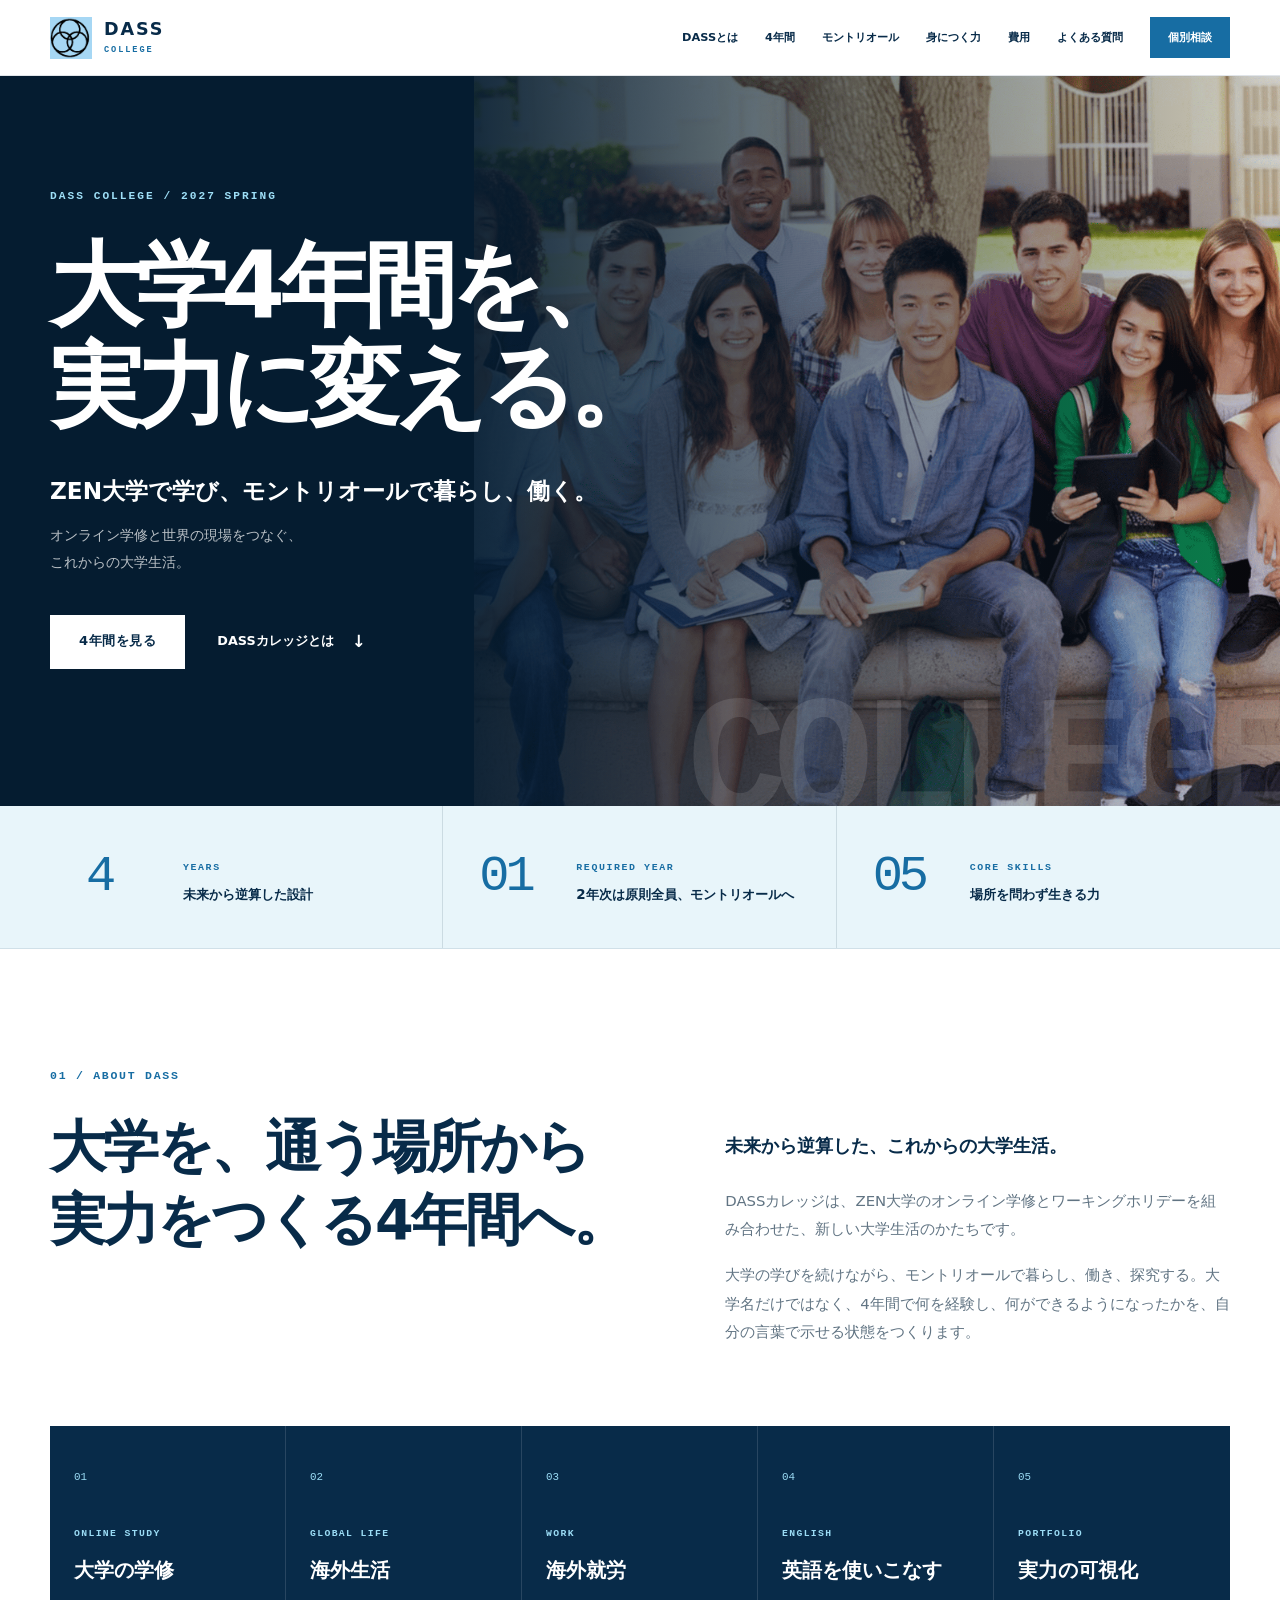
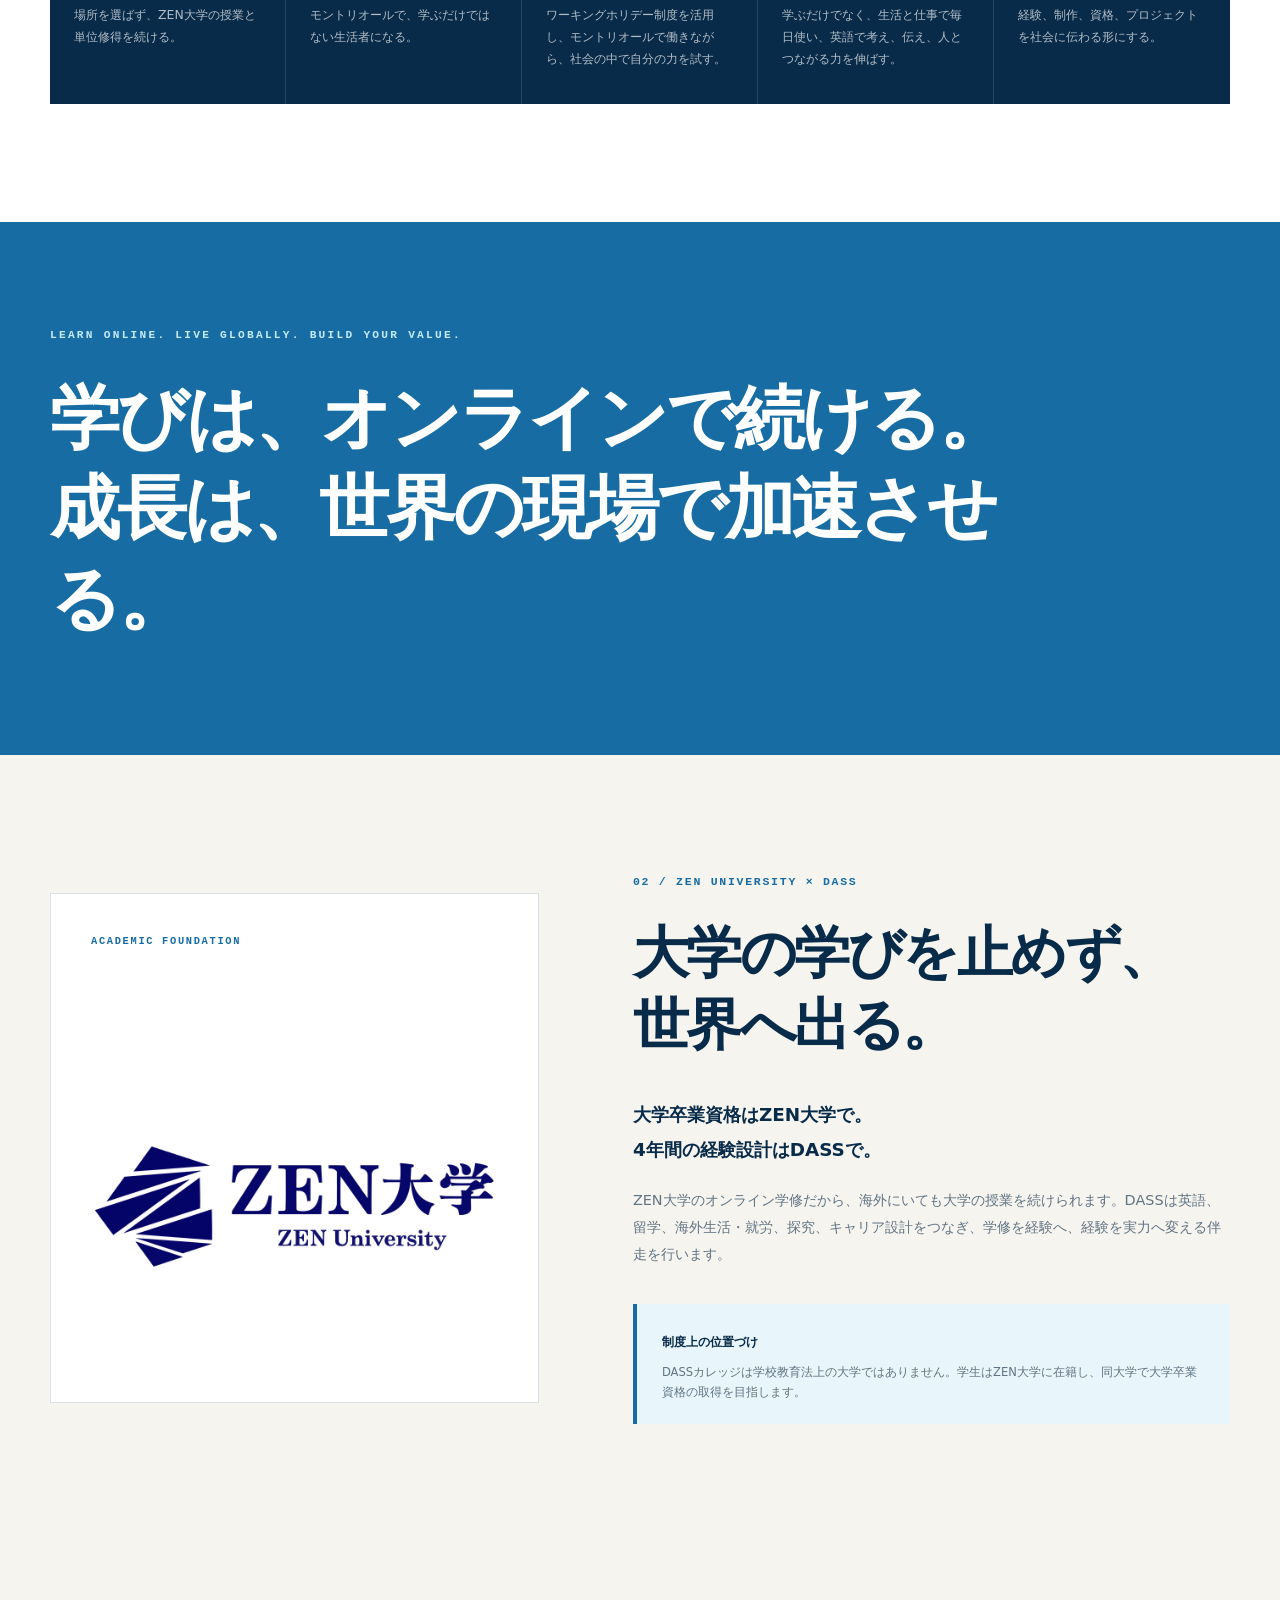
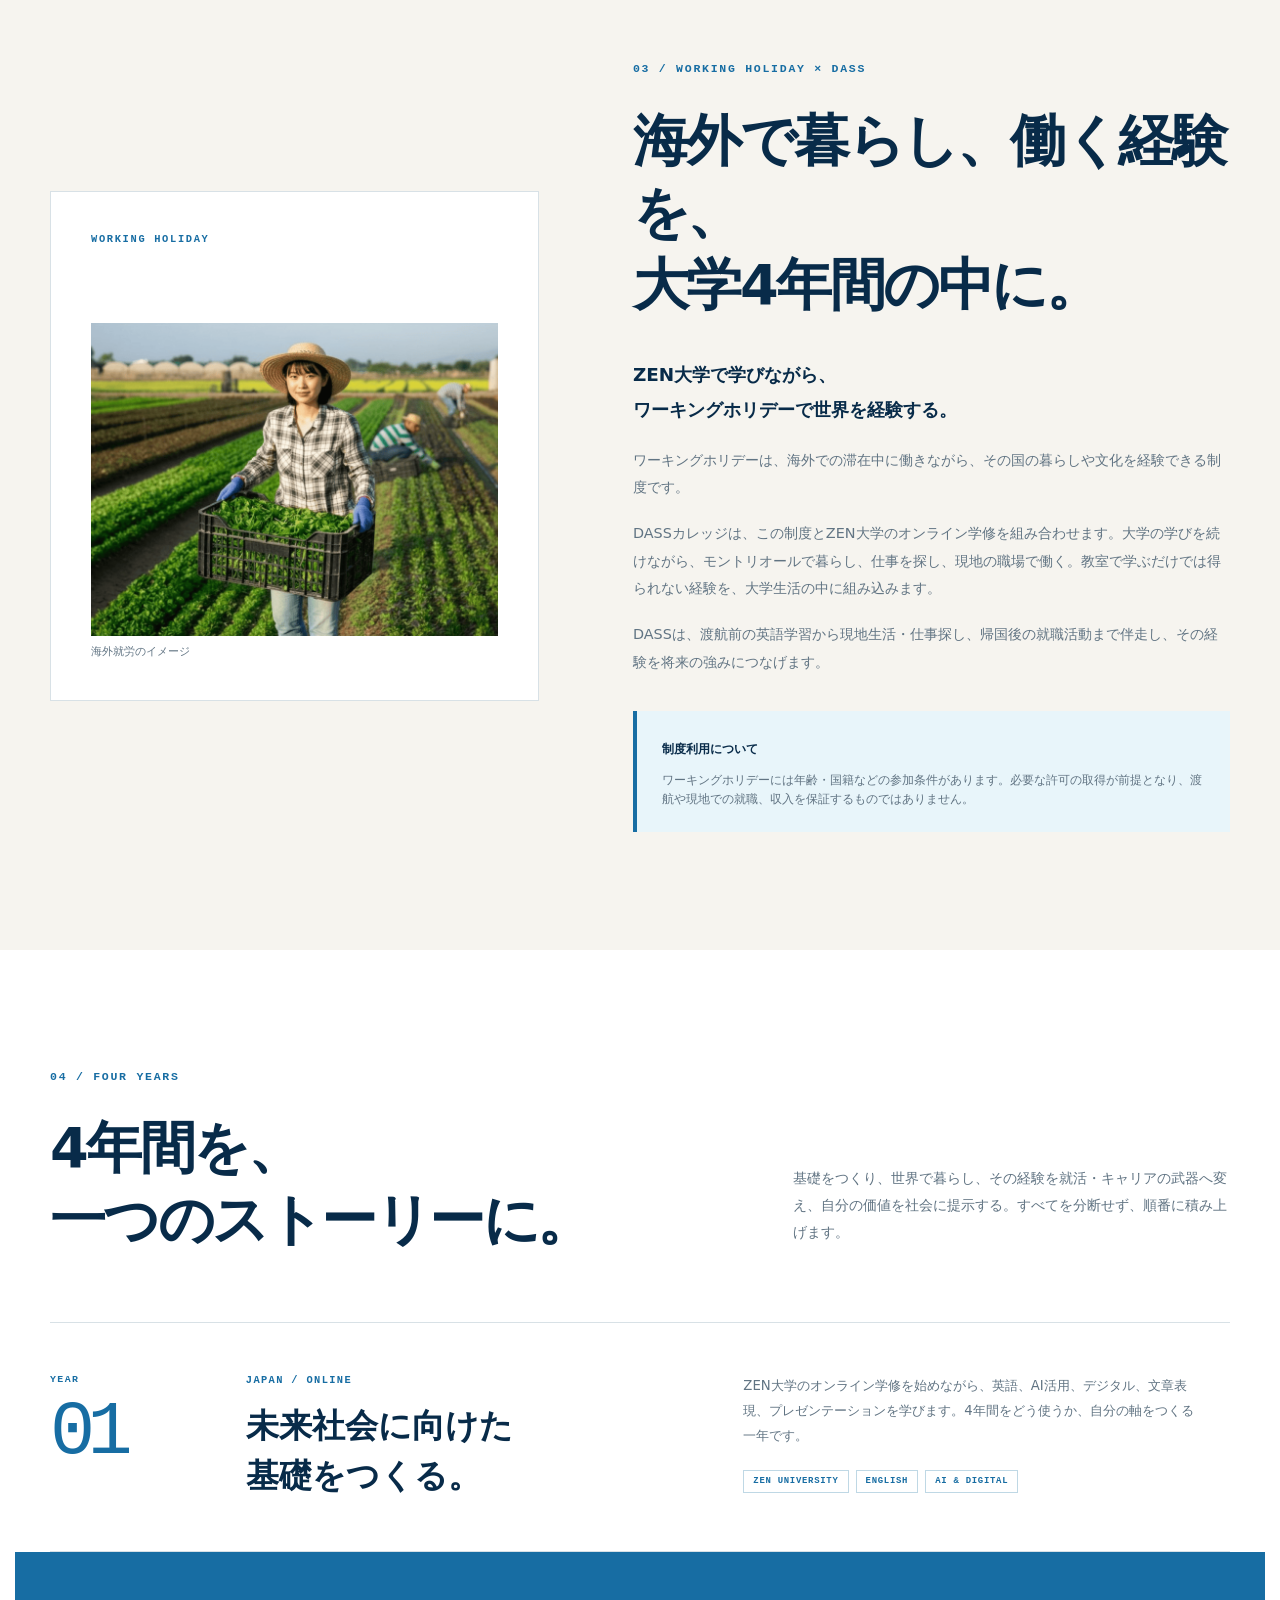
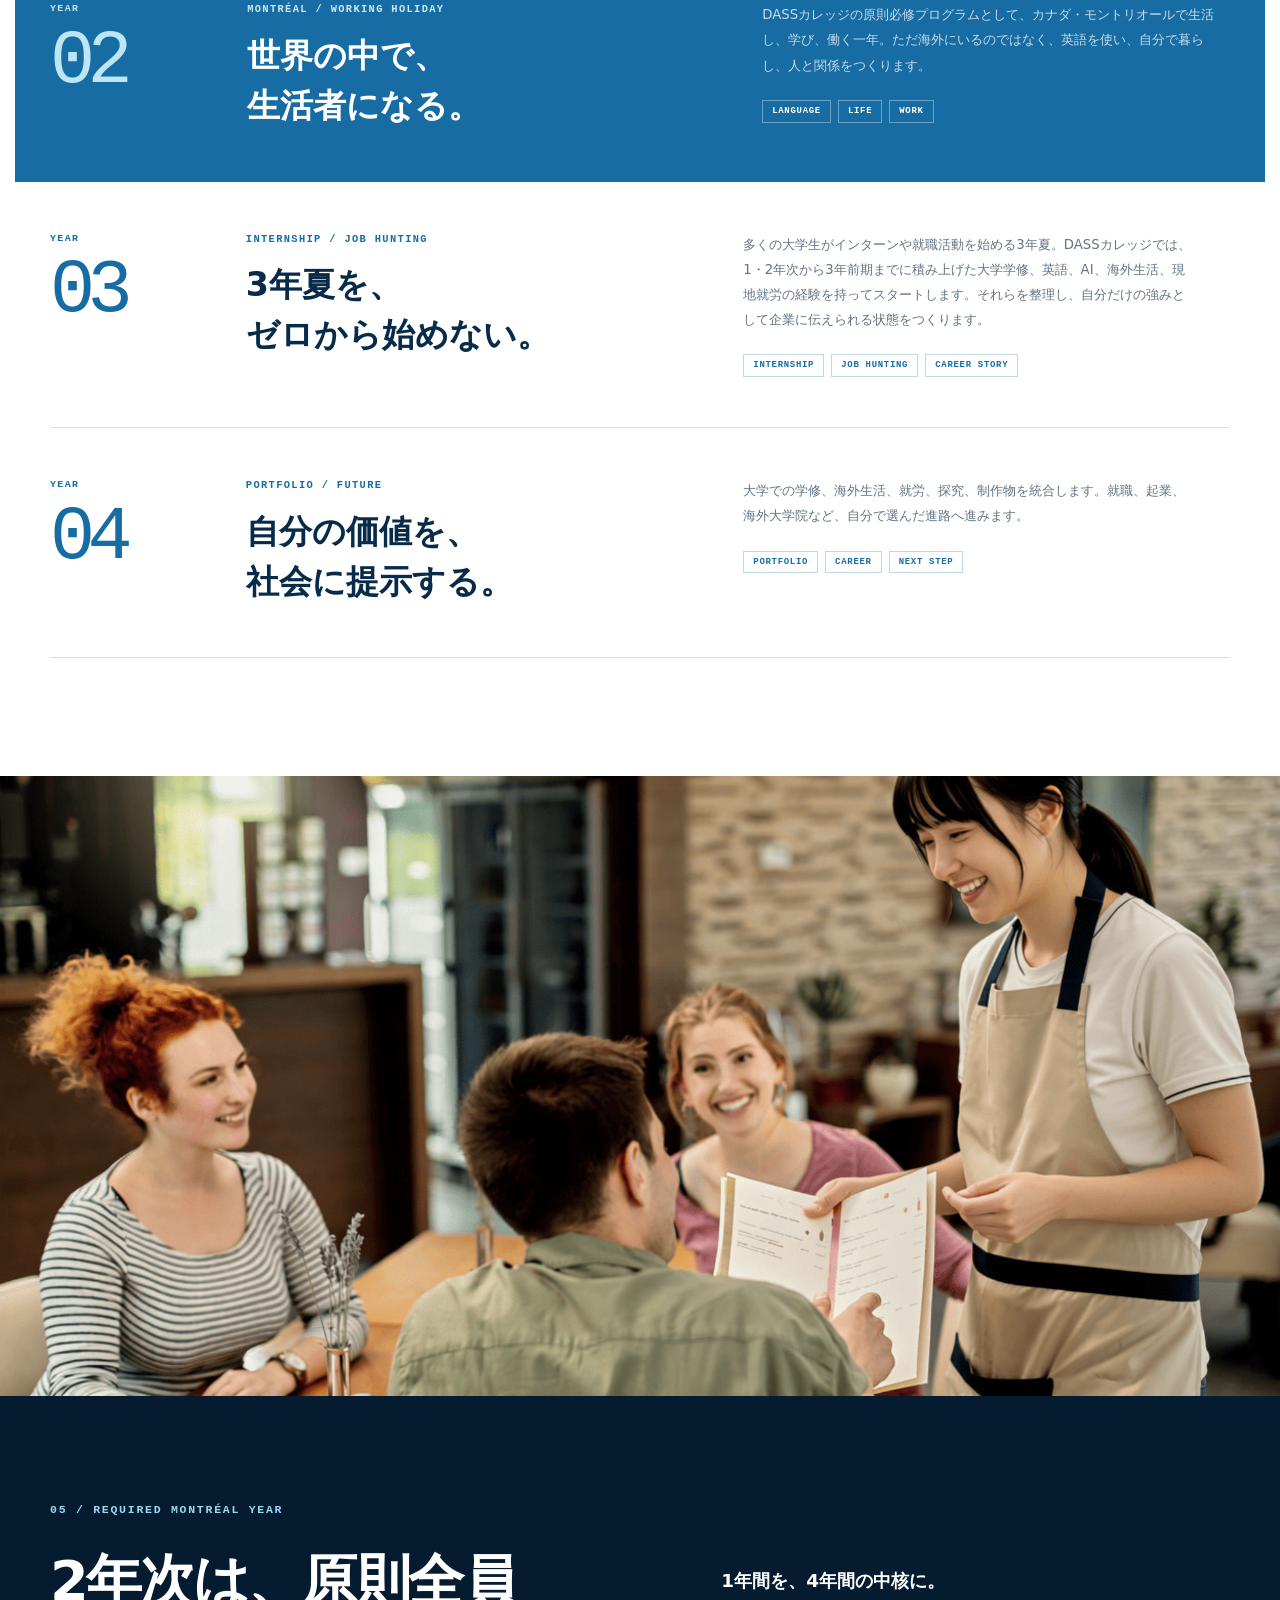
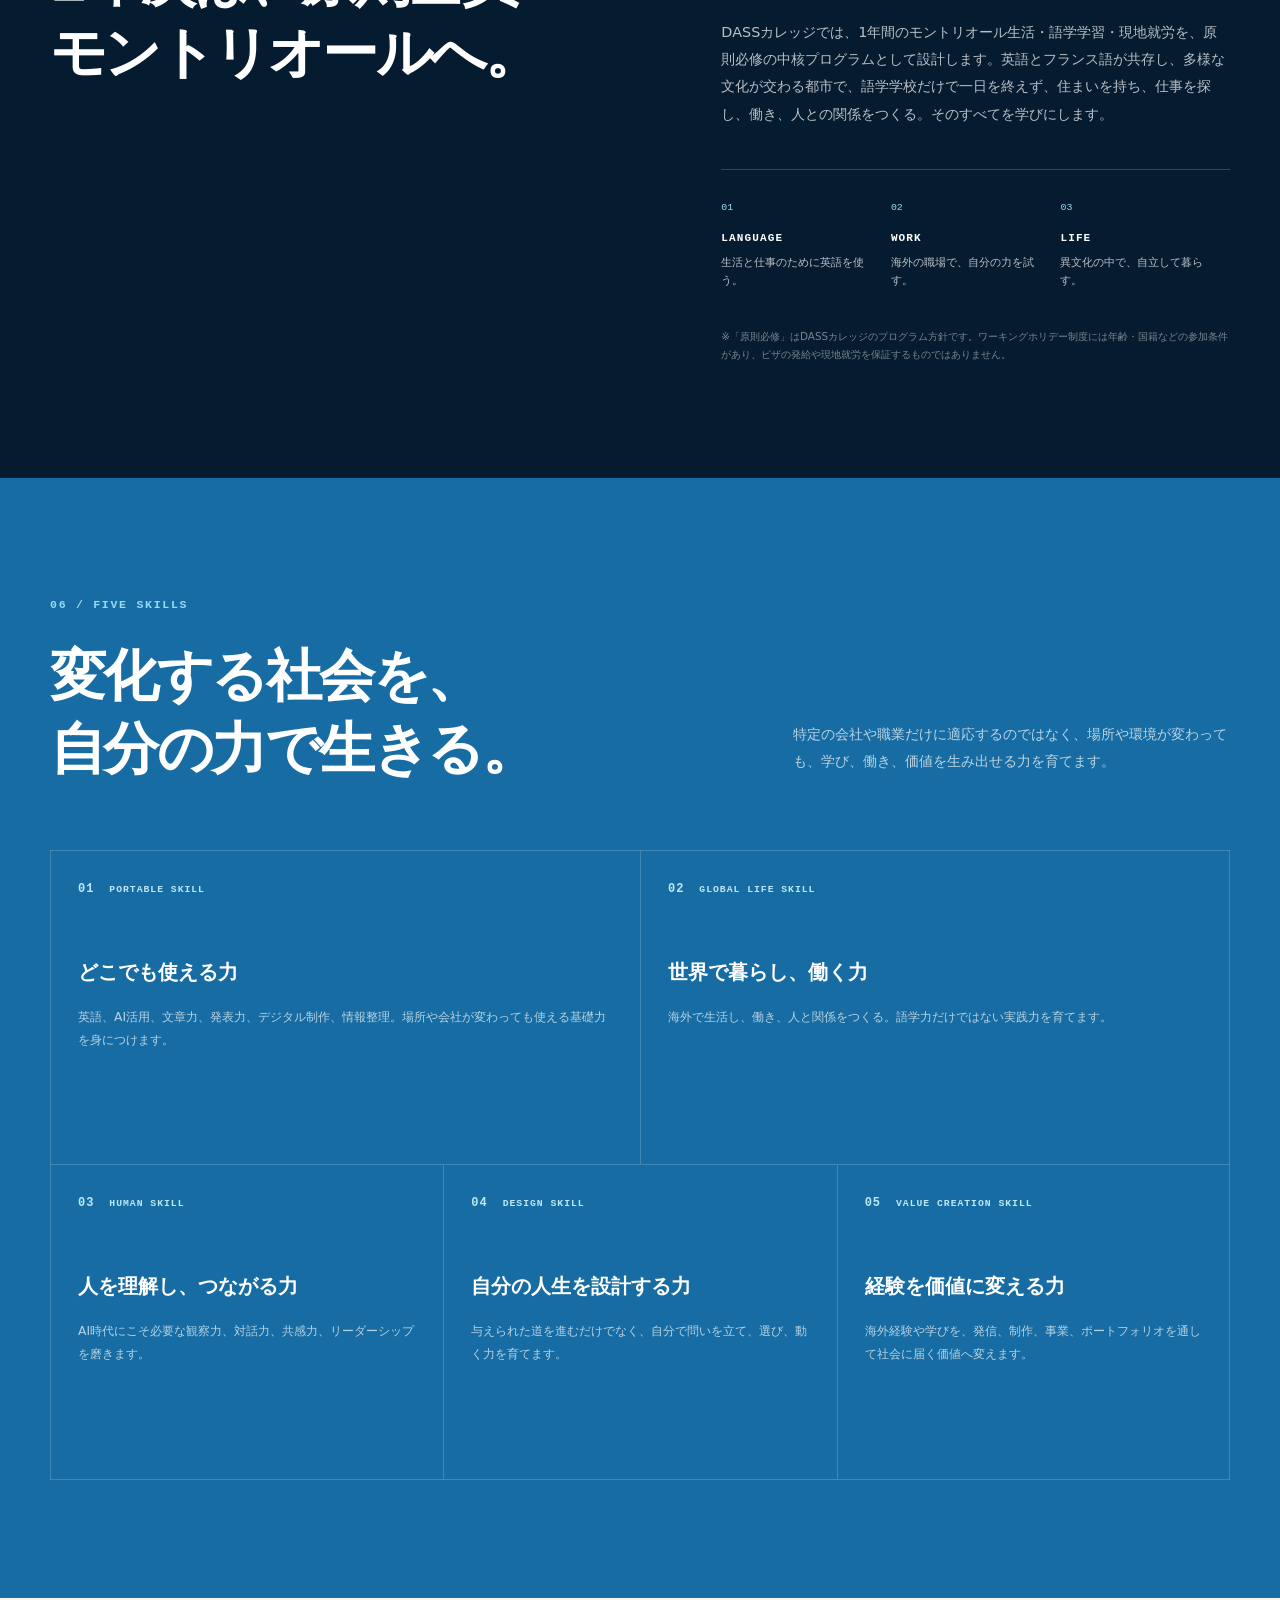
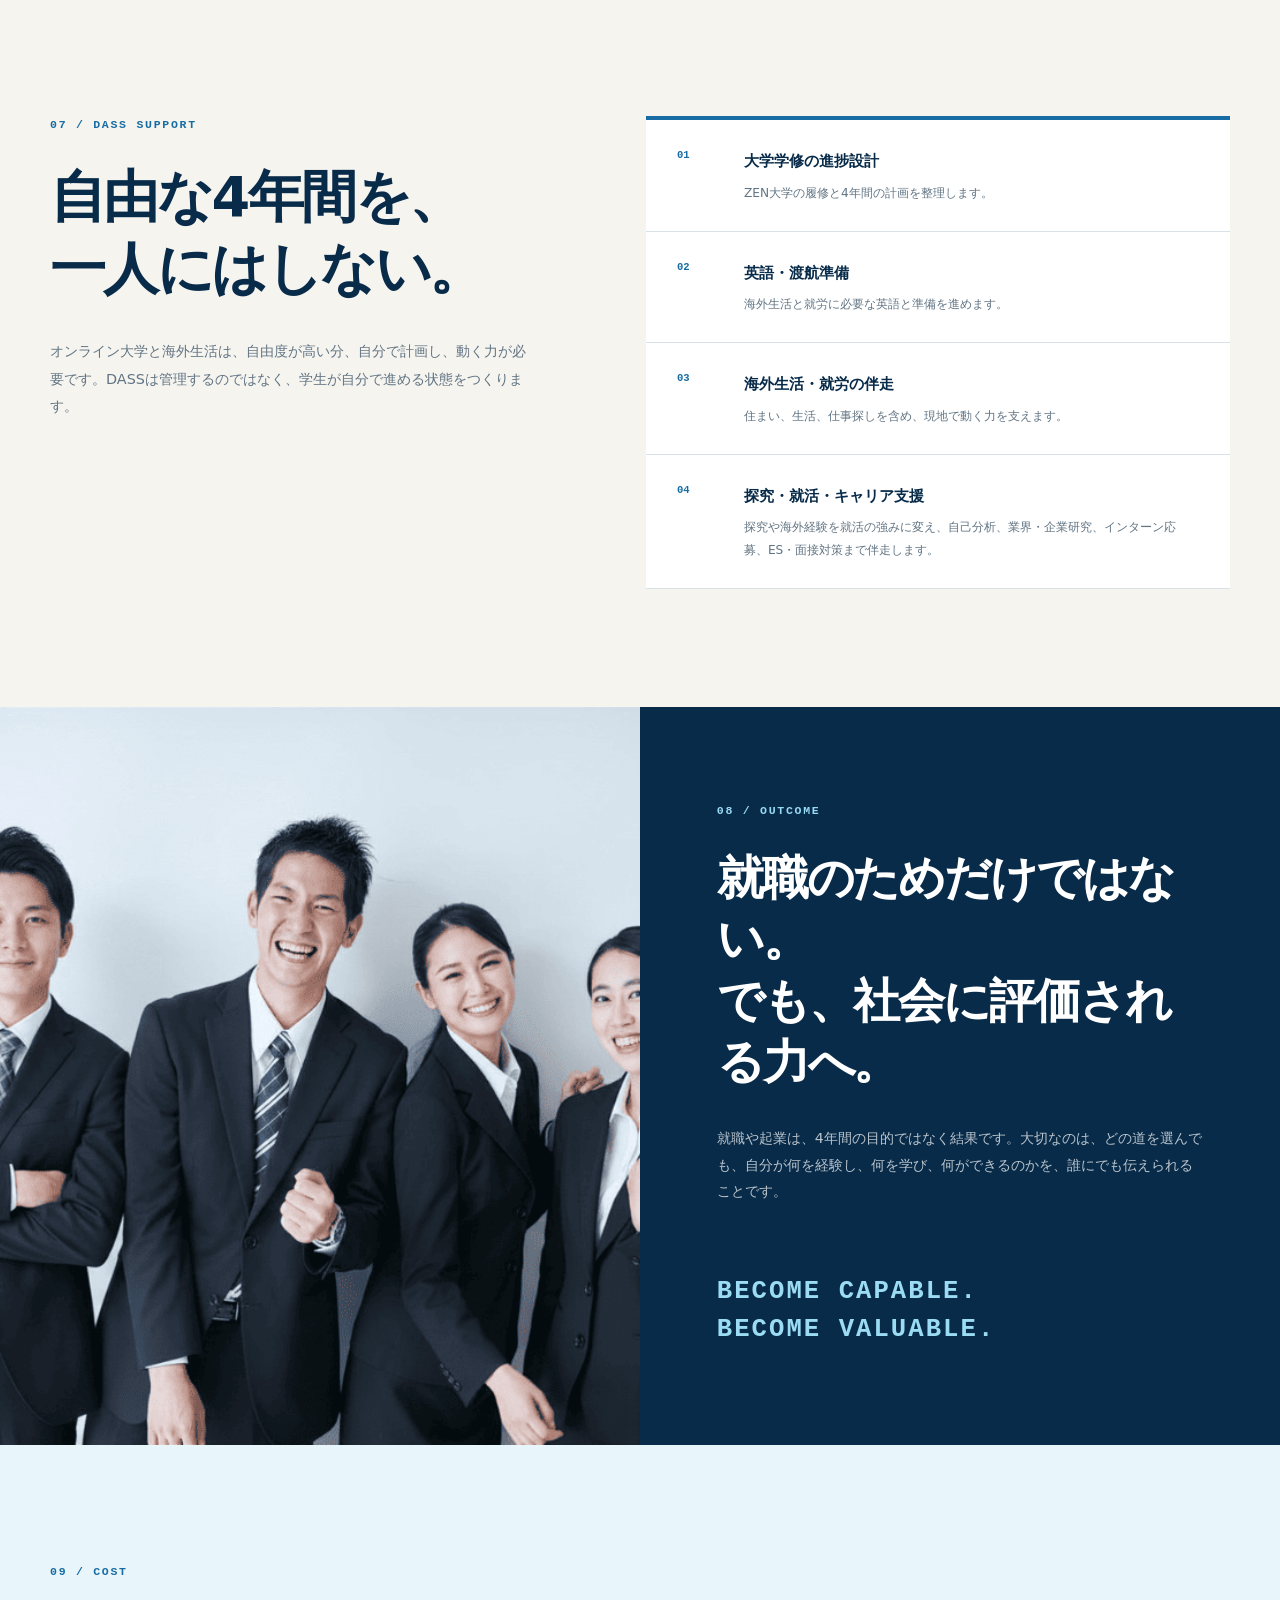
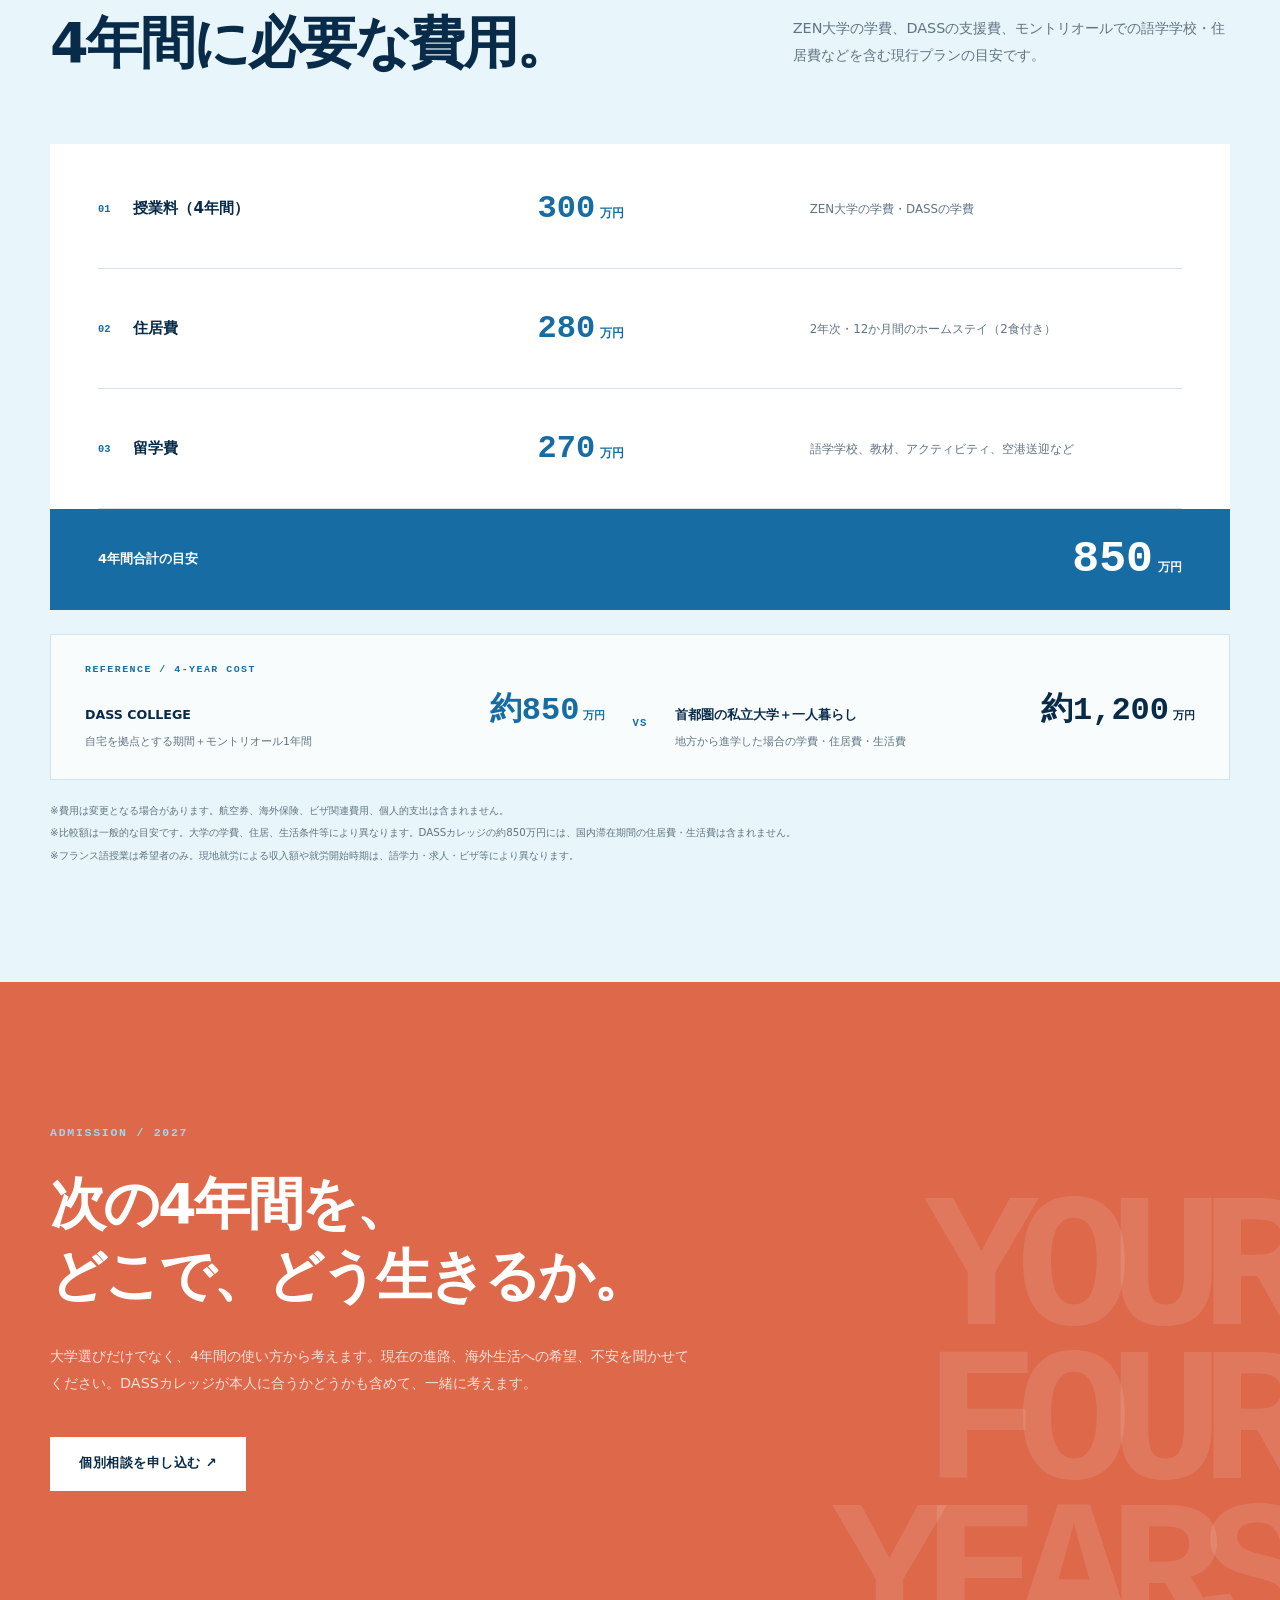
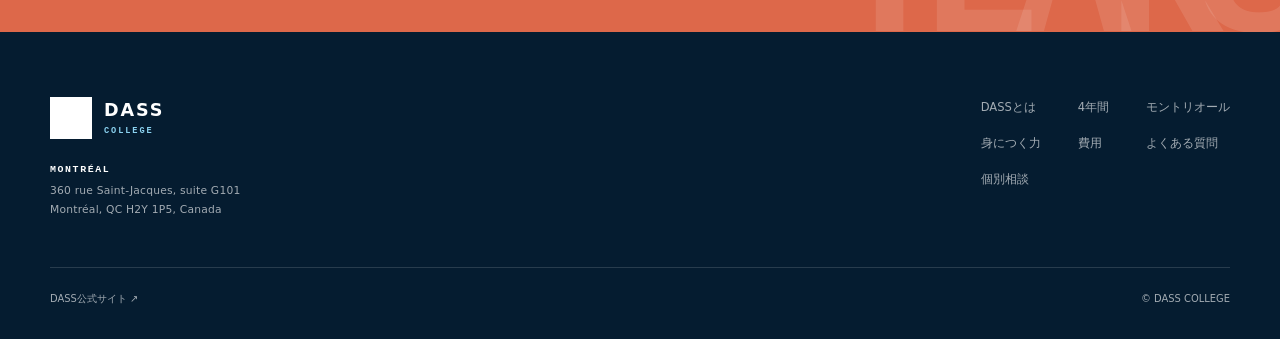
==== commit 50aedd56: "Add files via upload" ====
--- a/index.html
+++ b/index.html
@@ -21,6 +21,7 @@
             <a href="#montreal">モントリオール</a>
             <a href="#skills">身につく力</a>
             <a href="#fees">費用</a>
+            <a href="faq.html">よくある質問</a>
             <a class="nav-cta" href="https://pro.form-mailer.jp/fms/42119f23310146" target="_blank" rel="noopener">個別相談</a>
           </nav>
           <details class="mobile-nav">
@@ -31,6 +32,7 @@
               <a href="#montreal">モントリオール</a>
               <a href="#skills">身につく力</a>
               <a href="#fees">費用</a>
+              <a href="faq.html">よくある質問</a>
               <a href="https://pro.form-mailer.jp/fms/42119f23310146" target="_blank" rel="noopener">個別相談を申し込む ↗</a>
             </nav>
           </details>
@@ -39,7 +41,7 @@
 
       <main id="top">
         <section class="hero">
-          <div class="hero-media" aria-hidden="true"><img src="images/college-students.png" alt="" /></div>
+          <div class="hero-media" aria-hidden="true"><img src="images/college-students.webp" alt="" /></div>
           <div class="hero-overlay" aria-hidden="true"></div>
           <div class="hero-inner shell">
             <p class="hero-kicker">DASS COLLEGE / 2027 SPRING</p>
@@ -71,14 +73,14 @@
               </div>
               <div class="about-copy">
                 <p class="lead">未来から逆算した、これからの大学生活。</p>
-                <p>DASSカレッジは、大学を「通う場所」ではなく、「未来社会で生きる力をつくる4年間」として再設計するカレッジです。</p>
-                <p>ZEN大学のオンライン学修と、海外での生活・就労・探究経験を組み合わせます。大学名だけではなく、4年間で何を経験し、何ができるようになったかを、自分の言葉で示せる状態をつくります。</p>
+                <p>DASSカレッジは、ZEN大学のオンライン学修とワーキングホリデーを組み合わせた、新しい大学生活のかたちです。</p>
+                <p>大学の学びを続けながら、モントリオールで暮らし、働き、探究する。大学名だけではなく、4年間で何を経験し、何ができるようになったかを、自分の言葉で示せる状態をつくります。</p>
               </div>
             </div>
             <div class="model-grid">
               <article><span>01</span><p class="model-en">ONLINE STUDY</p><h3>大学の学修</h3><p>場所を選ばず、ZEN大学の授業と単位修得を続ける。</p></article>
               <article><span>02</span><p class="model-en">GLOBAL LIFE</p><h3>海外生活</h3><p>モントリオールで、学ぶだけではない生活者になる。</p></article>
-              <article><span>03</span><p class="model-en">WORK</p><h3>海外就労</h3><p>英語を使って働き、社会の中で自分の力を試す。</p></article>
+              <article><span>03</span><p class="model-en">WORK</p><h3>海外就労</h3><p>ワーキングホリデー制度を活用し、モントリオールで働きながら、社会の中で自分の力を試す。</p></article>
               <article><span>04</span><p class="model-en">ENGLISH</p><h3>英語を使いこなす</h3><p>学ぶだけでなく、生活と仕事で毎日使い、英語で考え、伝え、人とつながる力を伸ばす。</p></article>
               <article><span>05</span><p class="model-en">PORTFOLIO</p><h3>実力の可視化</h3><p>経験、制作、資格、プロジェクトを社会に伝わる形にする。</p></article>
             </div>
@@ -96,7 +98,7 @@
           <div class="shell zen-layout">
             <div class="zen-logo-panel">
               <p>ACADEMIC FOUNDATION</p>
-              <img src="images/zen-university.png" alt="ZEN大学" />
+              <img src="images/zen-university.png" alt="ZEN大学" loading="lazy" />
             </div>
             <div class="zen-copy">
               <p class="eyebrow">02 / ZEN UNIVERSITY × DASS</p>
@@ -108,10 +110,34 @@
           </div>
         </section>
 
+        <section class="section zen-section working-holiday-section" id="working-holiday" aria-labelledby="working-holiday-title">
+          <div class="shell zen-layout">
+            <figure class="zen-logo-panel working-holiday-panel">
+              <p>WORKING HOLIDAY</p>
+              <div class="working-holiday-image">
+                <img src="images/college-work.webp" alt="海外就労のイメージ" loading="lazy" />
+                <figcaption>海外就労のイメージ</figcaption>
+              </div>
+            </figure>
+            <div class="zen-copy working-holiday-copy">
+              <p class="eyebrow">03 / WORKING HOLIDAY × DASS</p>
+              <h2 id="working-holiday-title">海外で暮らし、働く経験を、<br />大学4年間の中に。</h2>
+              <p class="lead">ZEN大学で学びながら、<br />ワーキングホリデーで世界を経験する。</p>
+              <p>ワーキングホリデーは、海外での滞在中に働きながら、その国の暮らしや文化を経験できる制度です。</p>
+              <p>DASSカレッジは、この制度とZEN大学のオンライン学修を組み合わせます。大学の学びを続けながら、モントリオールで暮らし、仕事を探し、現地の職場で働く。教室で学ぶだけでは得られない経験を、大学生活の中に組み込みます。</p>
+              <p>DASSは、渡航前の英語学習から現地生活・仕事探し、帰国後の就職活動まで伴走し、その経験を将来の強みにつなげます。</p>
+              <div class="legal-note">
+                <strong>制度利用について</strong>
+                <p>ワーキングホリデーには年齢・国籍などの参加条件があります。必要な許可の取得が前提となり、渡航や現地での就職、収入を保証するものではありません。</p>
+              </div>
+            </div>
+          </div>
+        </section>
+
         <section class="section journey" id="journey">
           <div class="shell">
             <div class="section-intro">
-              <div><p class="eyebrow">03 / FOUR YEARS</p><h2>4年間を、<br />一つのストーリーに。</h2></div>
+              <div><p class="eyebrow">04 / FOUR YEARS</p><h2>4年間を、<br />一つのストーリーに。</h2></div>
               <p>基礎をつくり、世界で暮らし、その経験を就活・キャリアの武器へ変え、自分の価値を社会に提示する。すべてを分断せず、順番に積み上げます。</p>
             </div>
             <div class="year-list">
@@ -141,9 +167,9 @@
         </section>
 
         <section class="montreal" id="montreal">
-          <div class="montreal-image"><img src="images/college-work.png" alt="海外で働く学生のイメージ" /></div>
+          <div class="montreal-image"><img src="images/college-work_cafe.webp" alt="海外のカフェで働く学生のイメージ" loading="lazy" /></div>
           <div class="shell montreal-layout">
-            <div><p class="eyebrow eyebrow-light">04 / REQUIRED MONTRÉAL YEAR</p><h2>2年次は、原則全員<br />モントリオールへ。</h2></div>
+            <div><p class="eyebrow eyebrow-light">05 / REQUIRED MONTRÉAL YEAR</p><h2>2年次は、原則全員<br />モントリオールへ。</h2></div>
             <div class="montreal-copy">
               <p class="lead">1年間を、4年間の中核に。</p>
               <p>DASSカレッジでは、1年間のモントリオール生活・語学学習・現地就労を、原則必修の中核プログラムとして設計します。英語とフランス語が共存し、多様な文化が交わる都市で、語学学校だけで一日を終えず、住まいを持ち、仕事を探し、働き、人との関係をつくる。そのすべてを学びにします。</p>
@@ -160,7 +186,7 @@
         <section class="section skills" id="skills">
           <div class="shell">
             <div class="section-intro section-intro-light">
-              <div><p class="eyebrow eyebrow-light">05 / FIVE SKILLS</p><h2>変化する社会を、<br />自分の力で生きる。</h2></div>
+              <div><p class="eyebrow eyebrow-light">06 / FIVE SKILLS</p><h2>変化する社会を、<br />自分の力で生きる。</h2></div>
               <p>特定の会社や職業だけに適応するのではなく、場所や環境が変わっても、学び、働き、価値を生み出せる力を育てます。</p>
             </div>
             <div class="skills-grid">
@@ -175,7 +201,7 @@
 
         <section class="section support" id="support">
           <div class="shell support-layout">
-            <div class="support-copy"><p class="eyebrow">06 / DASS SUPPORT</p><h2>自由な4年間を、<br />一人にはしない。</h2><p>オンライン大学と海外生活は、自由度が高い分、自分で計画し、動く力が必要です。DASSは管理するのではなく、学生が自分で進める状態をつくります。</p></div>
+            <div class="support-copy"><p class="eyebrow">07 / DASS SUPPORT</p><h2>自由な4年間を、<br />一人にはしない。</h2><p>オンライン大学と海外生活は、自由度が高い分、自分で計画し、動く力が必要です。DASSは管理するのではなく、学生が自分で進める状態をつくります。</p></div>
             <ol class="support-list">
               <li><span>01</span><div><strong>大学学修の進捗設計</strong><p>ZEN大学の履修と4年間の計画を整理します。</p></div></li>
               <li><span>02</span><div><strong>英語・渡航準備</strong><p>海外生活と就労に必要な英語と準備を進めます。</p></div></li>
@@ -186,28 +212,28 @@
         </section>
 
         <section class="future">
-          <div class="future-image"><img src="images/college-future.png" alt="社会へ進む若者のイメージ" /></div>
-          <div class="future-copy"><p class="eyebrow eyebrow-light">07 / OUTCOME</p><h2>就職のためだけではない。<br />でも、社会に評価される力へ。</h2><p>就職や起業は、4年間の目的ではなく結果です。大切なのは、どの道を選んでも、自分が何を経験し、何を学び、何ができるのかを、誰にでも伝えられることです。</p><p class="future-quote">BECOME CAPABLE.<br />BECOME VALUABLE.</p></div>
+          <div class="future-image"><img src="images/college-future.png" alt="社会へ進む若者のイメージ" loading="lazy" /></div>
+          <div class="future-copy"><p class="eyebrow eyebrow-light">08 / OUTCOME</p><h2>就職のためだけではない。<br />でも、社会に評価される力へ。</h2><p>就職や起業は、4年間の目的ではなく結果です。大切なのは、どの道を選んでも、自分が何を経験し、何を学び、何ができるのかを、誰にでも伝えられることです。</p><p class="future-quote">BECOME CAPABLE.<br />BECOME VALUABLE.</p></div>
         </section>
 
         <section class="section fees" id="fees">
           <div class="shell">
-            <div class="section-intro"><div><p class="eyebrow">08 / COST</p><h2>4年間に必要な費用。</h2></div><p>ZEN大学の学費、DASSの支援費、モントリオールでの語学学校・住居費などを含む現行プランの目安です。</p></div>
+            <div class="section-intro"><div><p class="eyebrow">09 / COST</p><h2>4年間に必要な費用。</h2></div><p>ZEN大学の学費、DASSの支援費、モントリオールでの語学学校・住居費などを含む現行プランの目安です。</p></div>
             <div class="fee-table">
-              <div class="fee-row"><p><span>01</span><strong>授業料（4年間）</strong></p><p class="fee-value">250<small>万円</small></p><p>ZEN大学の学費・DASSの学費</p></div>
+              <div class="fee-row"><p><span>01</span><strong>授業料（4年間）</strong></p><p class="fee-value">300<small>万円</small></p><p>ZEN大学の学費・DASSの学費</p></div>
               <div class="fee-row"><p><span>02</span><strong>住居費</strong></p><p class="fee-value">280<small>万円</small></p><p>2年次・12か月間のホームステイ（2食付き）</p></div>
               <div class="fee-row"><p><span>03</span><strong>留学費</strong></p><p class="fee-value">270<small>万円</small></p><p>語学学校、教材、アクティビティ、空港送迎など</p></div>
-              <div class="fee-total"><p>4年間合計の目安</p><p>800<small>万円</small></p></div>
+              <div class="fee-total"><p>4年間合計の目安</p><p>850<small>万円</small></p></div>
             </div>
             <div class="cost-comparison" aria-label="4年間の費用比較">
               <p class="cost-comparison-label">REFERENCE / 4-YEAR COST</p>
               <div class="cost-comparison-grid">
-                <div class="cost-comparison-item cost-comparison-dass"><span>DASS COLLEGE</span><strong>約800<small>万円</small></strong><p>自宅を拠点とする期間＋モントリオール1年間</p></div>
+                <div class="cost-comparison-item cost-comparison-dass"><span>DASS COLLEGE</span><strong>約850<small>万円</small></strong><p>自宅を拠点とする期間＋モントリオール1年間</p></div>
                 <span class="cost-comparison-vs" aria-hidden="true">VS</span>
                 <div class="cost-comparison-item"><span>首都圏の私立大学＋一人暮らし</span><strong>約1,200<small>万円</small></strong><p>地方から進学した場合の学費・住居費・生活費</p></div>
               </div>
             </div>
-            <div class="fee-notes"><p>※費用は変更となる場合があります。航空券、海外保険、ビザ関連費用、個人的支出は含まれません。</p><p>※比較額は一般的な目安です。大学の学費、住居、生活条件等により異なります。DASSカレッジの約800万円には、国内滞在期間の住居費・生活費は含まれません。</p><p>※フランス語授業は希望者のみ。現地就労による収入額や就労開始時期は、語学力・求人・ビザ等により異なります。</p></div>
+            <div class="fee-notes"><p>※費用は変更となる場合があります。航空券、海外保険、ビザ関連費用、個人的支出は含まれません。</p><p>※比較額は一般的な目安です。大学の学費、住居、生活条件等により異なります。DASSカレッジの約850万円には、国内滞在期間の住居費・生活費は含まれません。</p><p>※フランス語授業は希望者のみ。現地就労による収入額や就労開始時期は、語学力・求人・ビザ等により異なります。</p></div>
           </div>
         </section>
 
@@ -218,8 +244,8 @@
       </main>
 
       <footer class="site-footer">
-        <div class="shell footer-main"><div class="footer-identity"><a class="footer-brand" href="#top"><img src="images/dass-mark.png" alt="" width="42" height="42" /><span>DASS<small>COLLEGE</small></span></a><address class="footer-address"><span>MONTRÉAL</span>360 rue Saint-Jacques, suite G101<br />Montréal, QC H2Y 1P5, Canada</address></div><nav aria-label="フッターナビゲーション"><a href="#about">DASSとは</a><a href="#journey">4年間</a><a href="#montreal">モントリオール</a><a href="#skills">身につく力</a><a href="#fees">費用</a><a href="#admission">個別相談</a></nav></div>
-        <div class="shell footer-bottom"><div><p>DASSカレッジは学校教育法上の大学ではありません。</p><p>掲載写真は一部イメージです。内容・費用は2026年8月現在の計画です。</p></div><p>© DASS COLLEGE</p></div>
+        <div class="shell footer-main"><div class="footer-identity"><a class="footer-brand" href="#top"><img src="images/dass-mark.png" alt="" width="42" height="42" /><span>DASS<small>COLLEGE</small></span></a><address class="footer-address"><span>MONTRÉAL</span>360 rue Saint-Jacques, suite G101<br />Montréal, QC H2Y 1P5, Canada</address></div><nav aria-label="フッターナビゲーション"><a href="#about">DASSとは</a><a href="#journey">4年間</a><a href="#montreal">モントリオール</a><a href="#skills">身につく力</a><a href="#fees">費用</a><a href="faq.html">よくある質問</a><a href="#admission">個別相談</a></nav></div>
+        <div class="shell footer-bottom"><a href="https://dass.jp/" target="_blank" rel="noopener">DASS公式サイト ↗</a><p>© DASS COLLEGE</p></div>
       </footer>
   <script src="js/main.js" defer></script>
 </body>
--- a/css/style.css
+++ b/css/style.css
@@ -92,6 +92,10 @@
 .zen-logo-panel { min-height: 510px; padding: 40px; display: flex; flex-direction: column; justify-content: space-between; background: var(--white); border: 1px solid var(--line); }
 .zen-logo-panel > p { color: var(--blue); font: 700 .65rem/1.5 var(--mono); letter-spacing: .16em; }
 .zen-logo-panel img { width: 100%; aspect-ratio: 1.3/1; object-fit: contain; }
+.working-holiday-panel { margin: 0; }
+.working-holiday-image { margin-top: 26px; }
+.working-holiday-panel img { object-fit: cover; }
+.working-holiday-panel figcaption { margin-top: 8px; color: var(--muted); font-size: .68rem; line-height: 1.5; }
 .zen-copy .lead { margin-top: 36px; }
 .zen-copy > p:not(.eyebrow):not(.lead) { margin-top: 19px; color: var(--muted); font-size: .9rem; }
 .legal-note { margin-top: 35px; padding: 22px 25px; background: var(--sky); border-left: 4px solid var(--blue); }
@@ -206,7 +210,6 @@
 .footer-main nav a { font-size: .72rem; }
 .footer-main nav a:hover { color: var(--white); }
 .footer-bottom { padding-top: 22px; display: flex; justify-content: space-between; gap: 30px; border-top: 1px solid rgba(255,255,255,.14); font-size: .62rem; }
-.footer-bottom > div p + p { margin-top: 4px; }
 
 @media (max-width: 980px) {
   .desktop-nav { gap: 16px; }
@@ -298,8 +301,7 @@
   .admission { min-height: 610px; }
   .admission-word { right: -6vw; font-size: 8rem; }
   .admission-inner { padding-block: 72px; }
-  .footer-main, .footer-bottom { flex-direction: column; }
-  .footer-main { gap: 39px; }
+  .footer-main { flex-direction: column; gap: 39px; }
   .footer-main nav { grid-template-columns: repeat(2, auto); }
   .footer-bottom { align-items: flex-start; }
 }
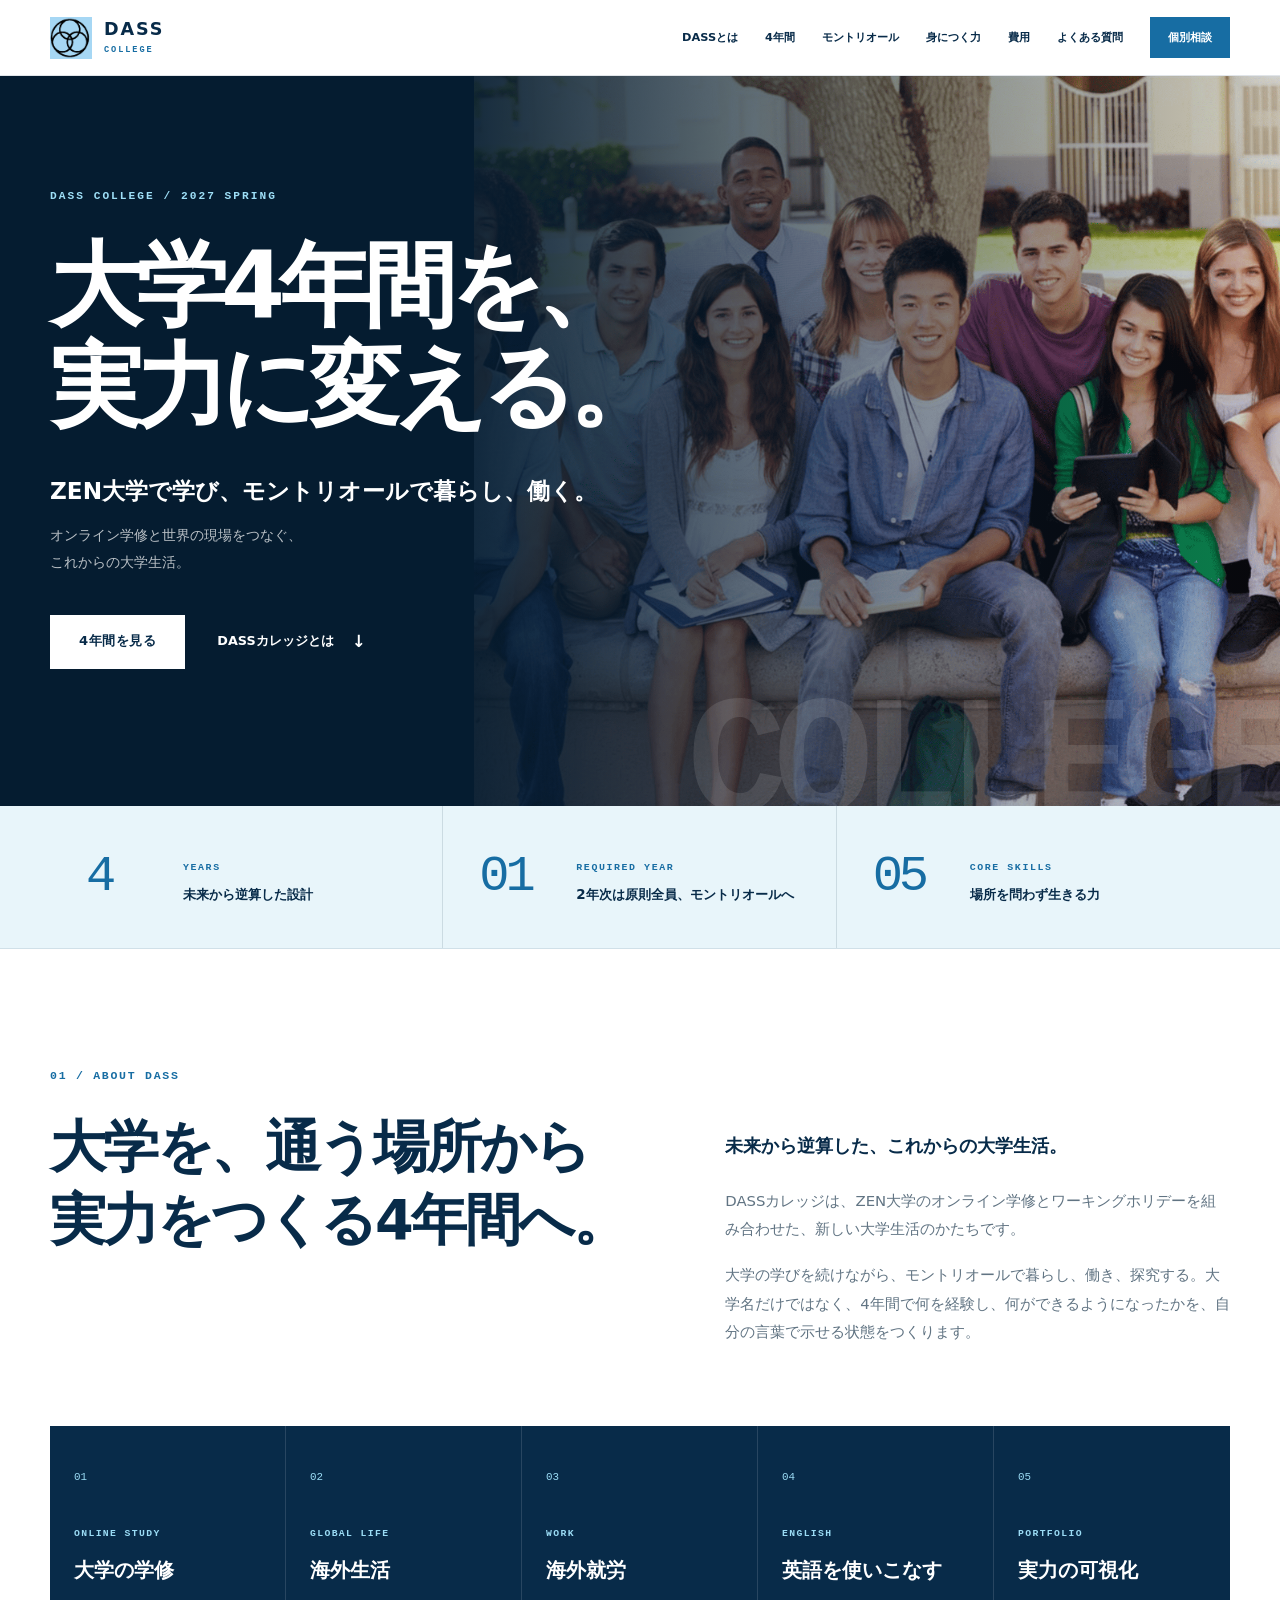
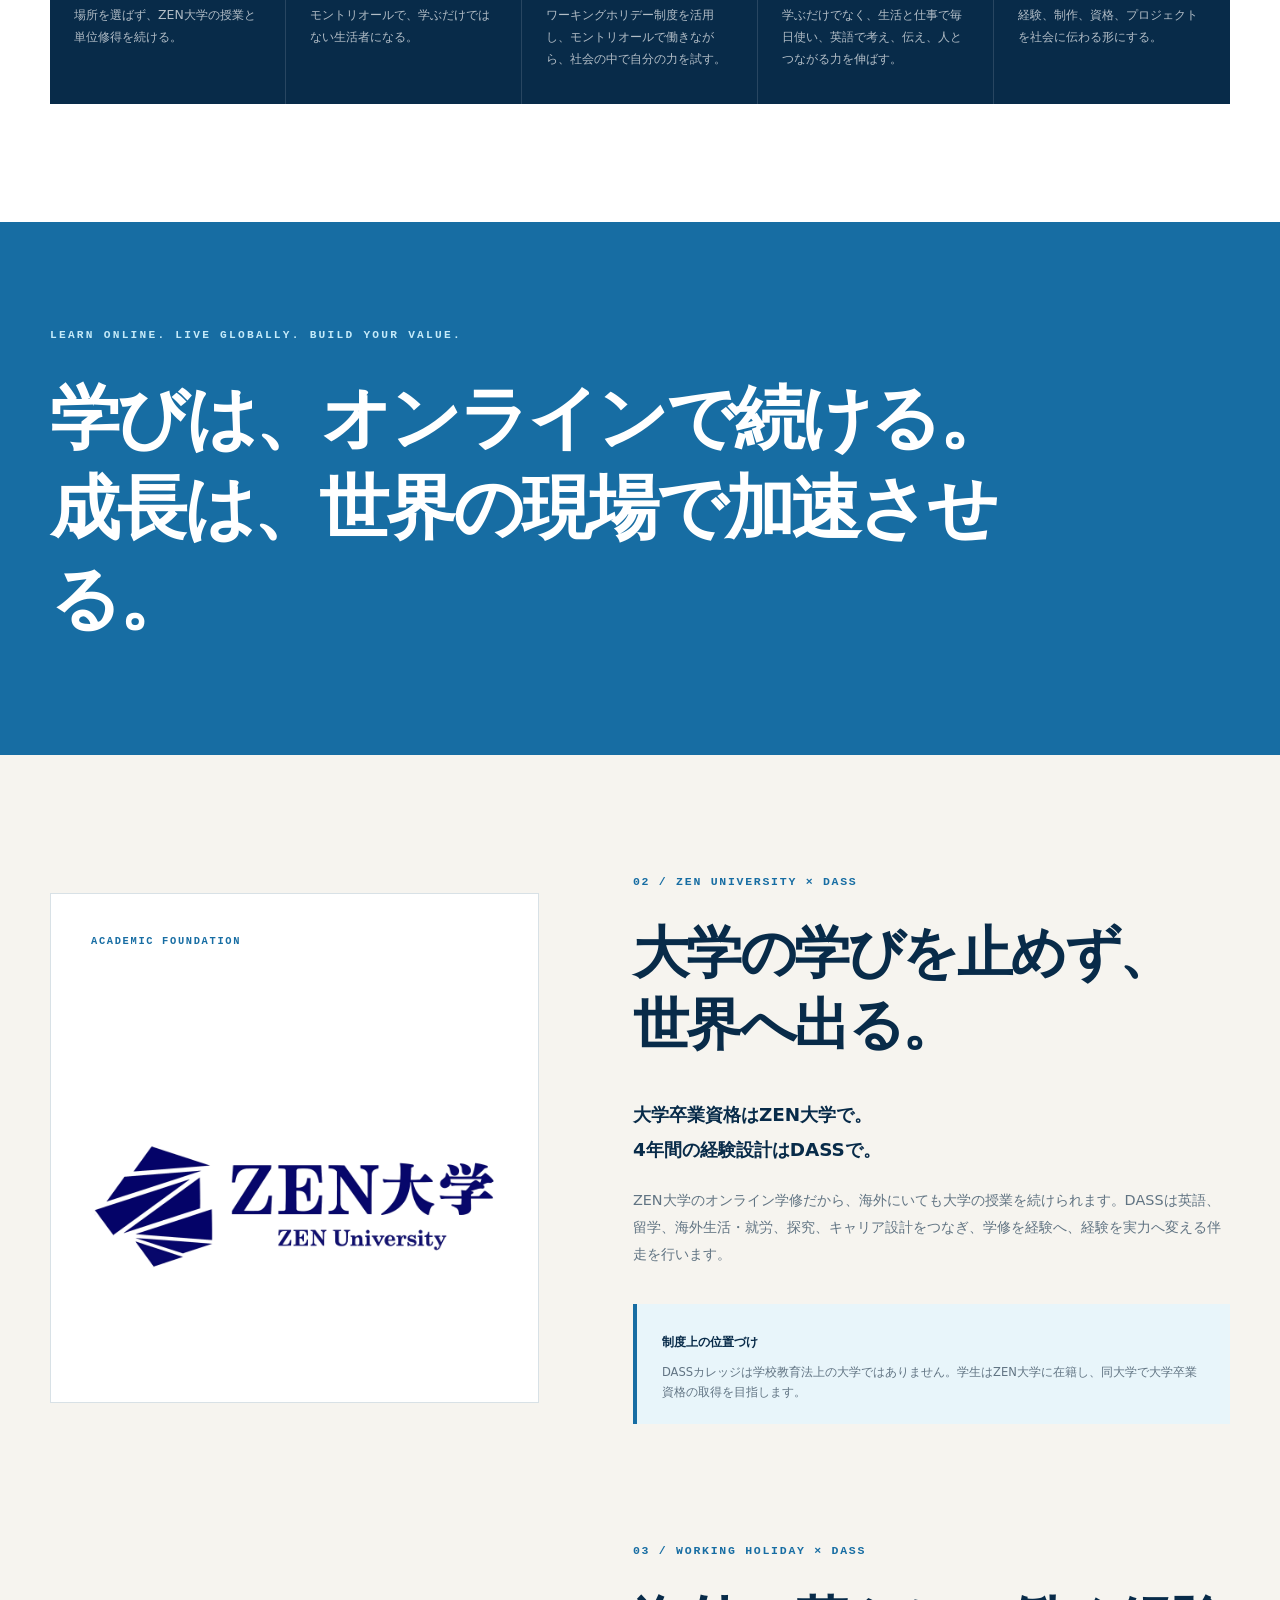
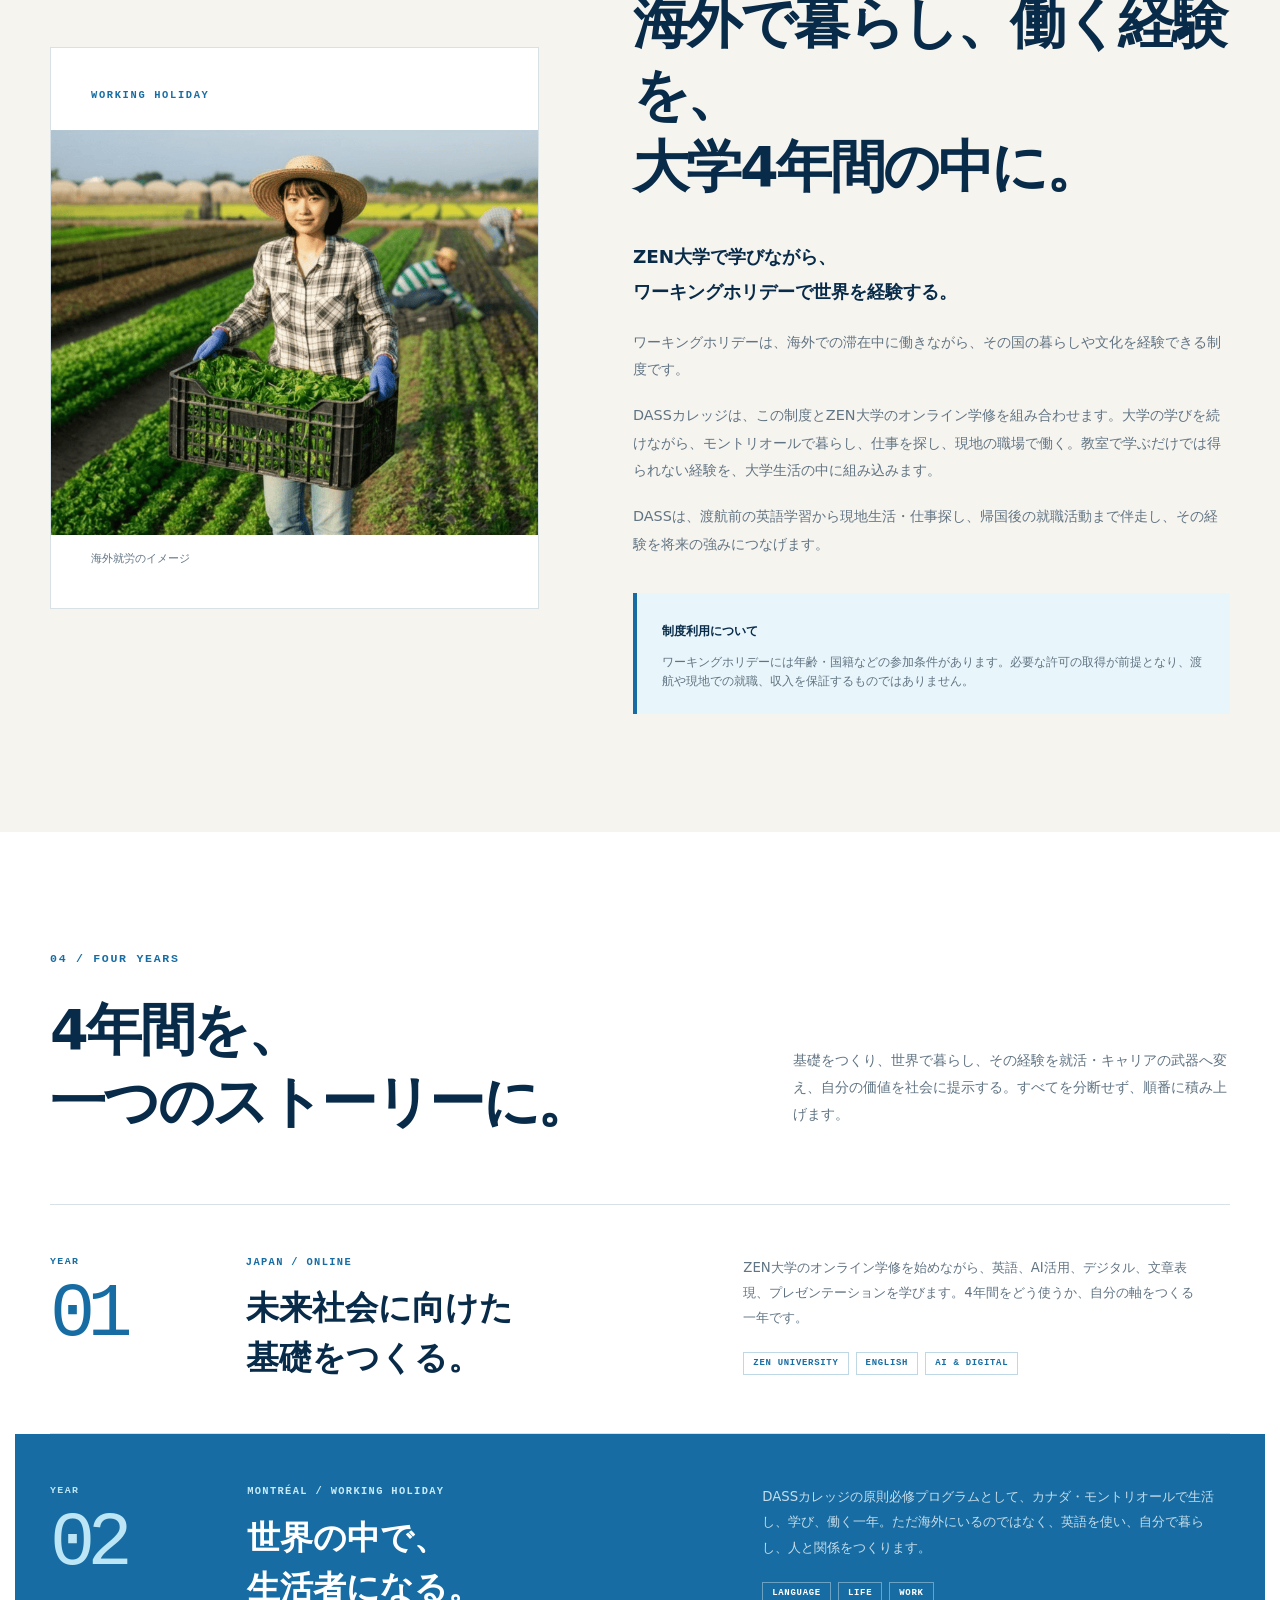
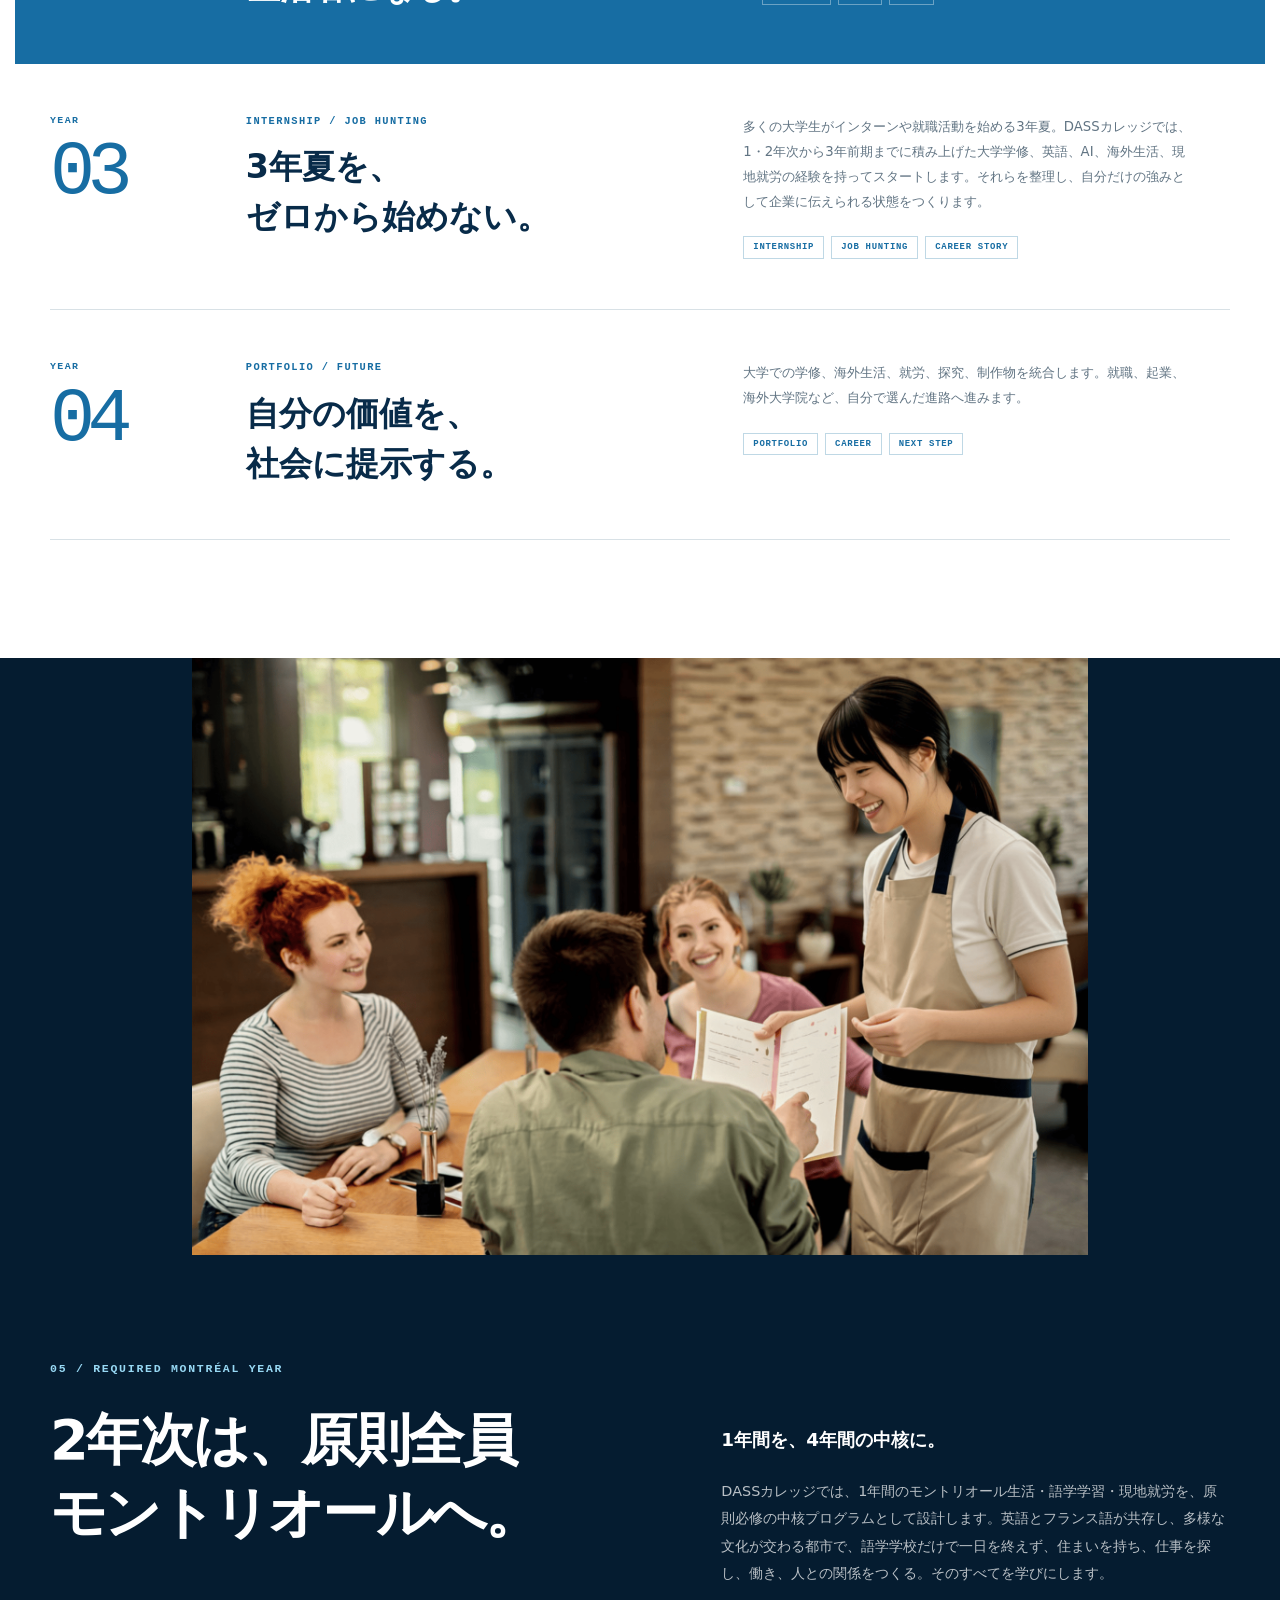
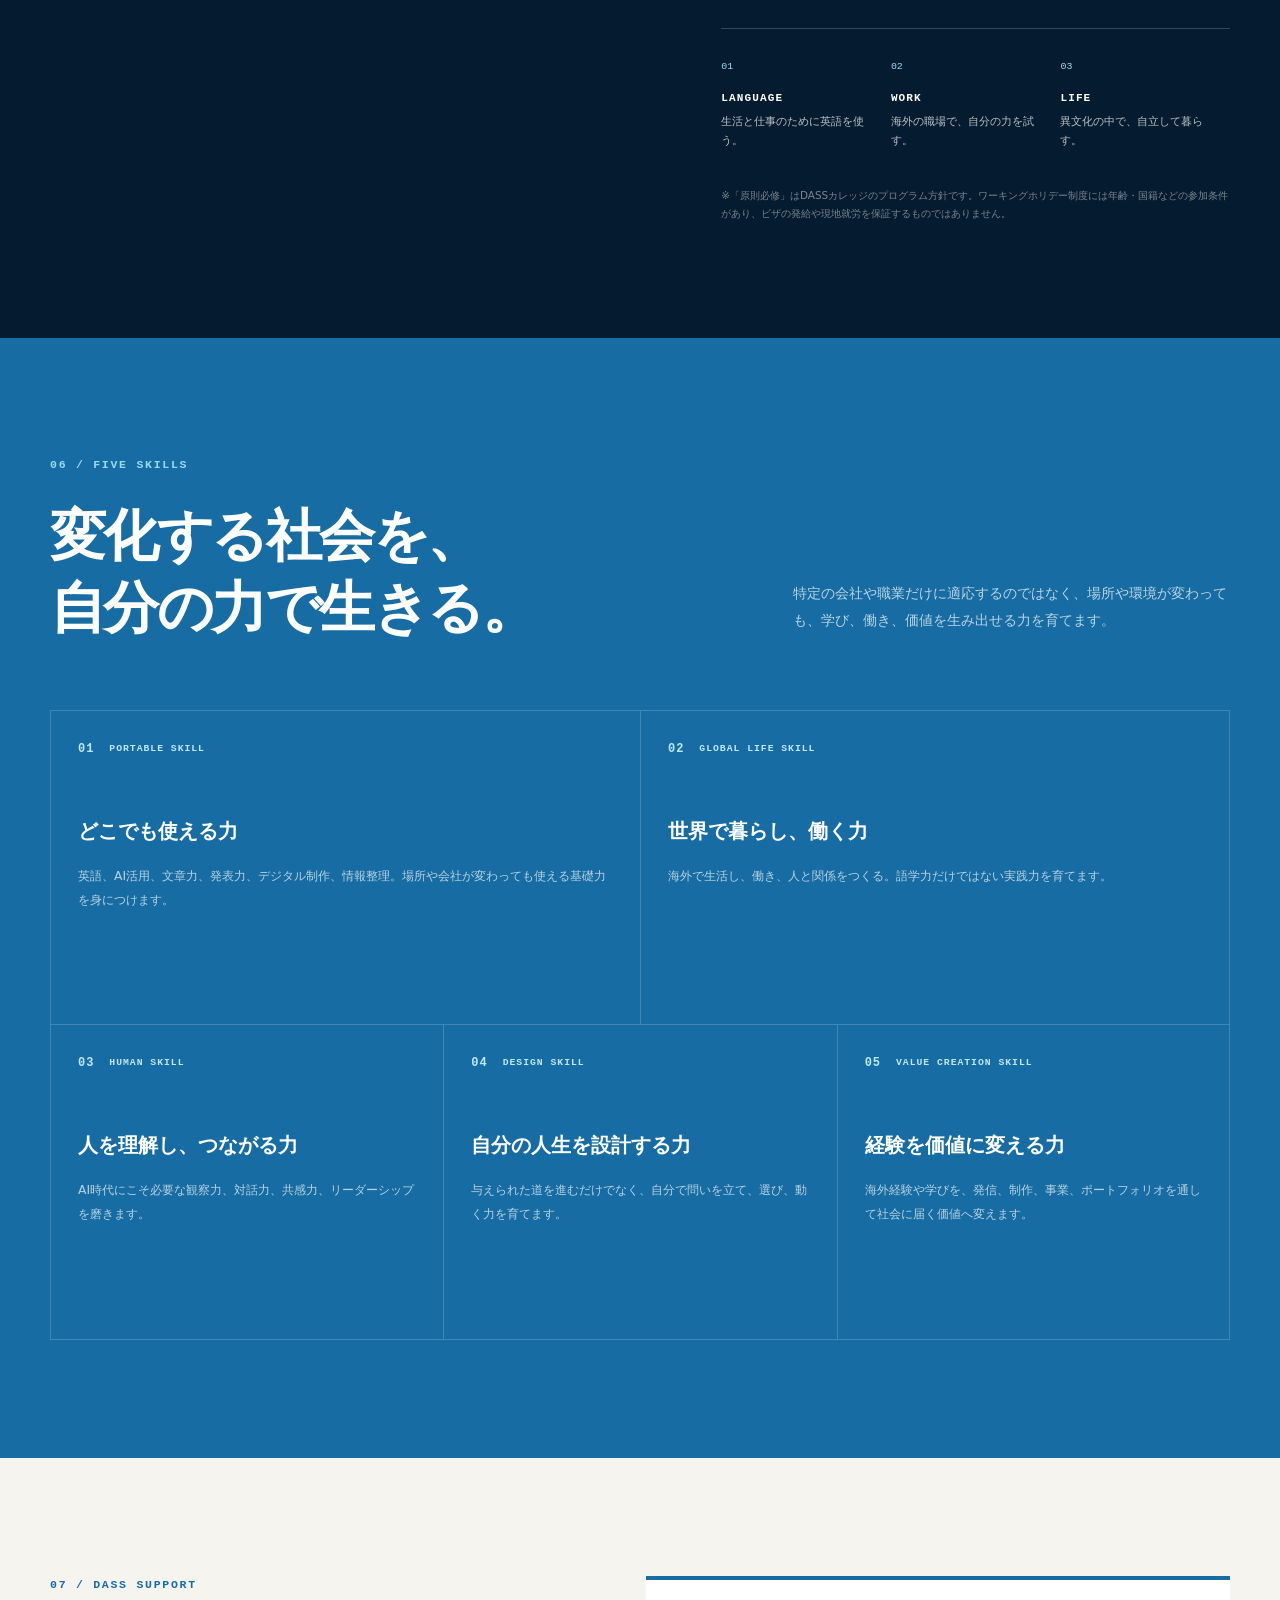
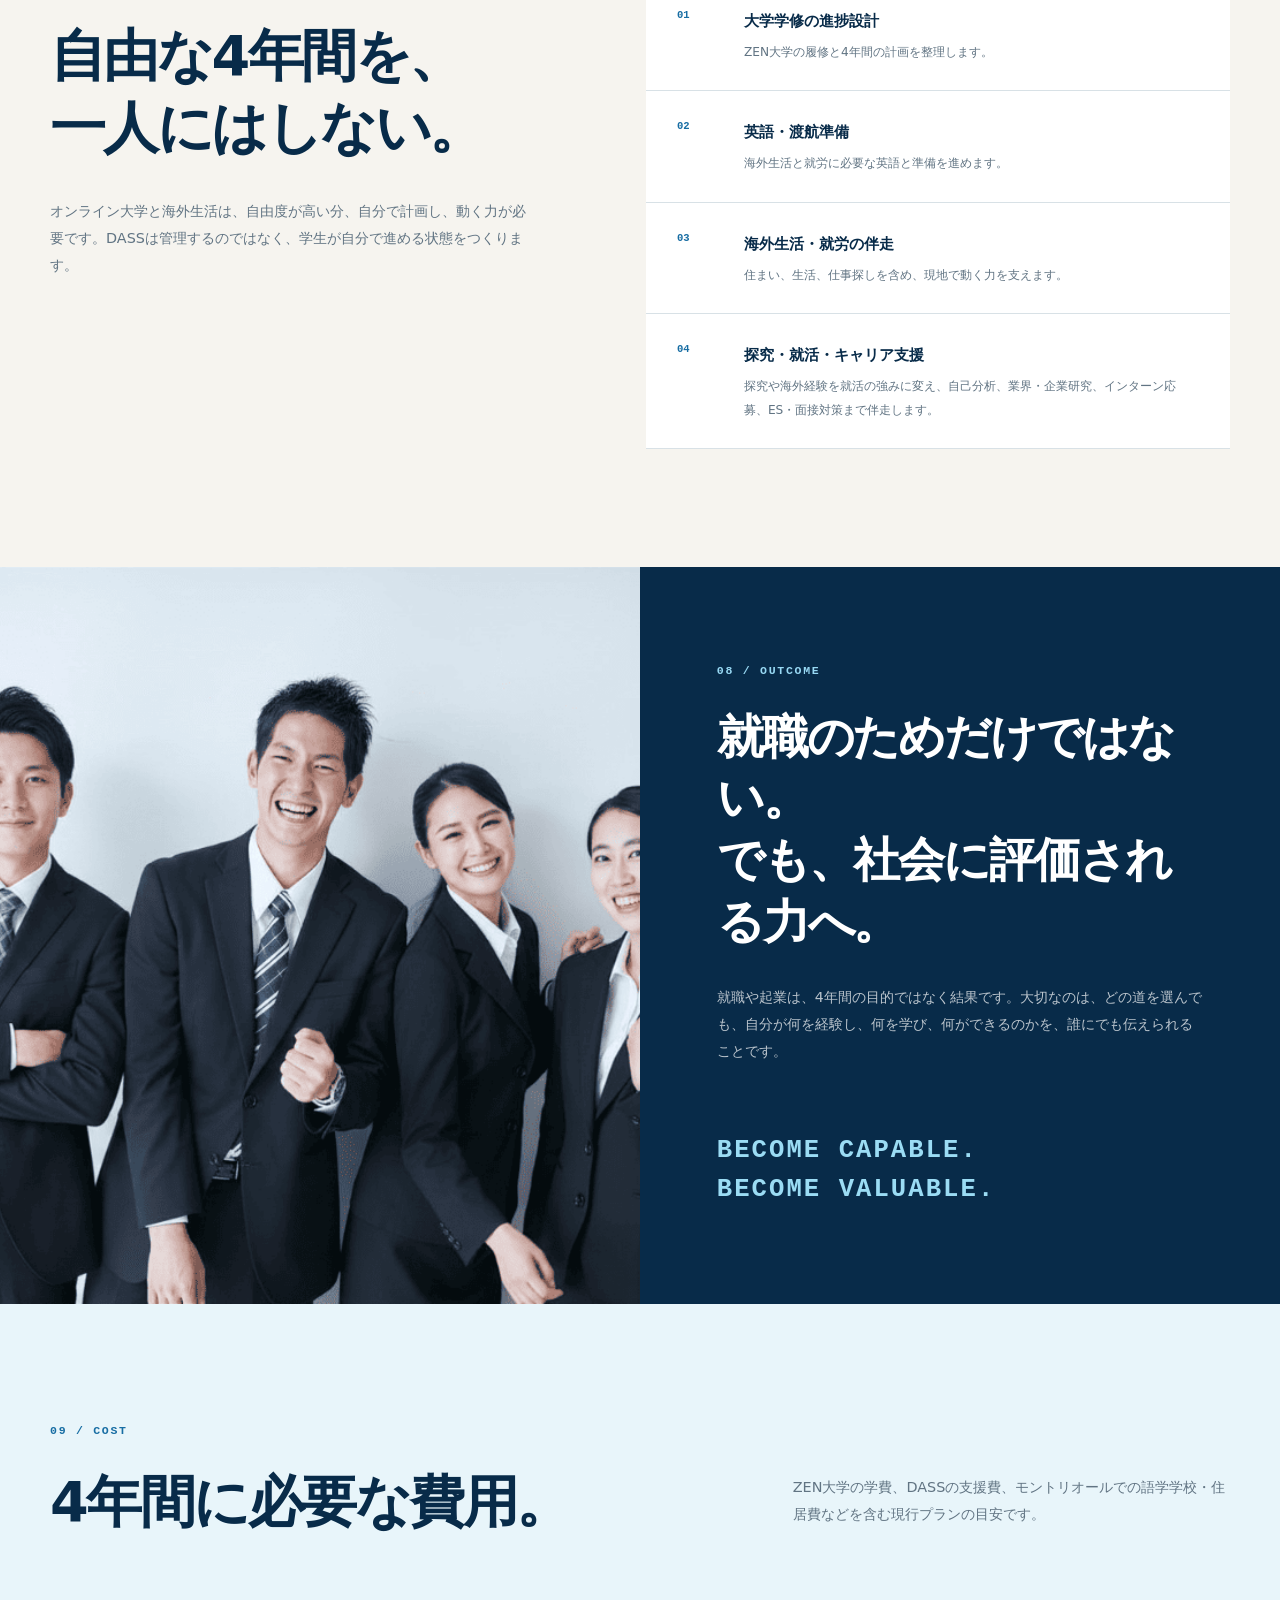
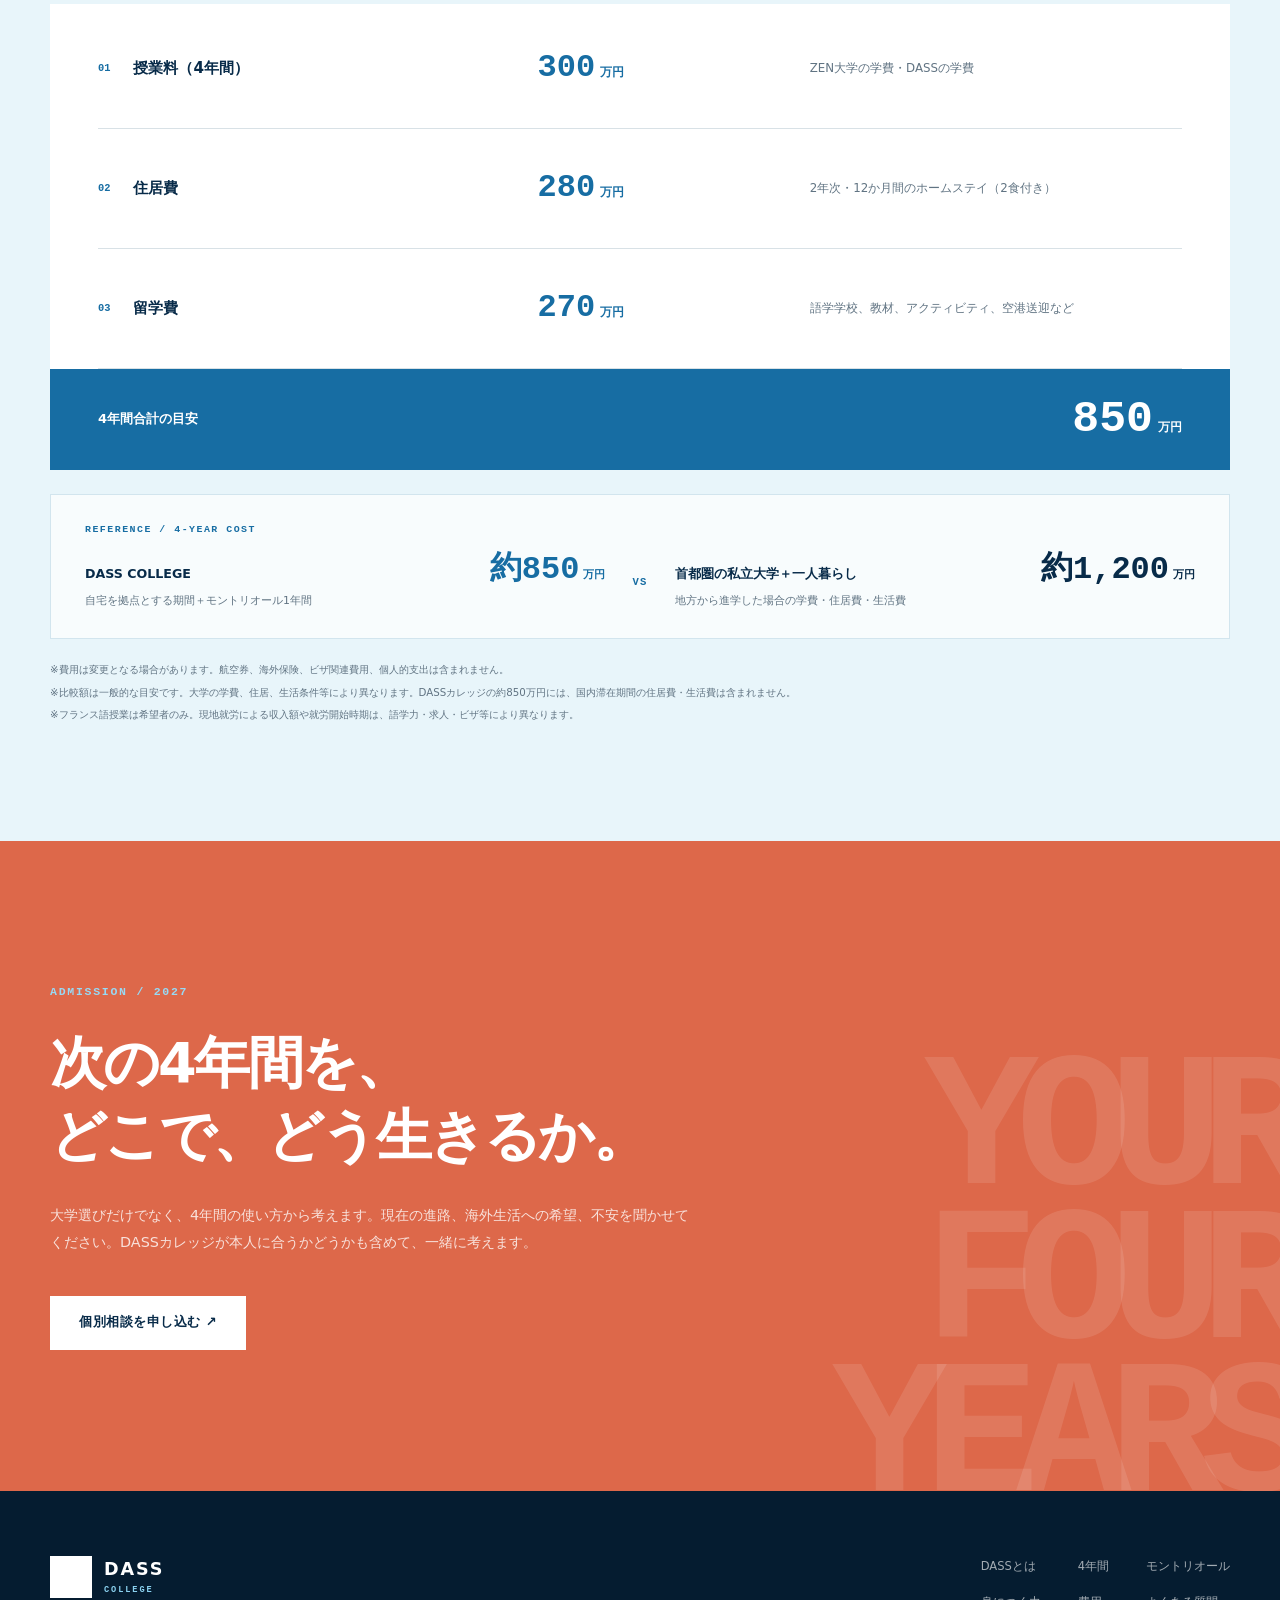
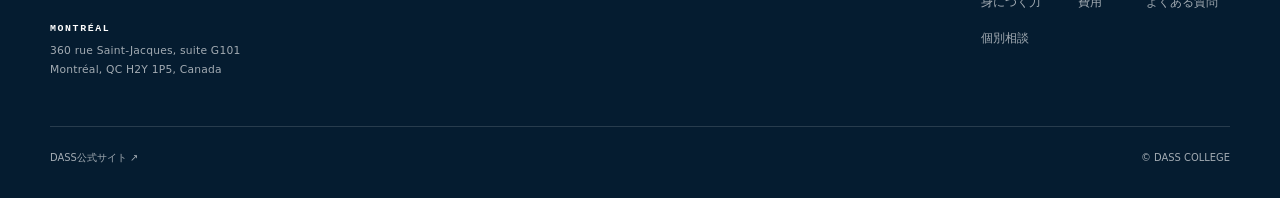
==== commit 6a535ccc: "Add files via upload" ====
--- a/index.html
+++ b/index.html
@@ -6,7 +6,7 @@
   <title>DASSカレッジ 第一案</title>
   <meta name="description" content="ZEN大学のオンライン学修とモントリオールでの生活・就労を組み合わせ、大学4年間を実力に変えるDASSカレッジ。">
   <link rel="icon" href="images/dass-mark.png" type="image/png">
-  <link rel="stylesheet" href="css/style.css">
+  <link rel="stylesheet" href="css/style.css?v=5fd2f71437">
 </head>
 <body>
 <header class="site-header">
@@ -247,6 +247,6 @@
         <div class="shell footer-main"><div class="footer-identity"><a class="footer-brand" href="#top"><img src="images/dass-mark.png" alt="" width="42" height="42" /><span>DASS<small>COLLEGE</small></span></a><address class="footer-address"><span>MONTRÉAL</span>360 rue Saint-Jacques, suite G101<br />Montréal, QC H2Y 1P5, Canada</address></div><nav aria-label="フッターナビゲーション"><a href="#about">DASSとは</a><a href="#journey">4年間</a><a href="#montreal">モントリオール</a><a href="#skills">身につく力</a><a href="#fees">費用</a><a href="faq.html">よくある質問</a><a href="#admission">個別相談</a></nav></div>
         <div class="shell footer-bottom"><a href="https://dass.jp/" target="_blank" rel="noopener">DASS公式サイト ↗</a><p>© DASS COLLEGE</p></div>
       </footer>
-  <script src="js/main.js" defer></script>
+  <script src="js/main.js?v=4be2b96017" defer></script>
 </body>
 </html>
--- a/css/style.css
+++ b/css/style.css
@@ -88,14 +88,17 @@
 .statement h2 { margin-top: 29px; max-width: 1030px; color: var(--white); font-size: clamp(2.6rem, 5.45vw, 5.1rem); }
 
 .zen-section { background: var(--paper); }
+.zen-section:not(.working-holiday-section) { padding-bottom: 59px; }
+.working-holiday-section { padding-top: 59px; }
 .zen-layout { display: grid; grid-template-columns: .9fr 1.1fr; gap: 8%; align-items: center; }
 .zen-logo-panel { min-height: 510px; padding: 40px; display: flex; flex-direction: column; justify-content: space-between; background: var(--white); border: 1px solid var(--line); }
 .zen-logo-panel > p { color: var(--blue); font: 700 .65rem/1.5 var(--mono); letter-spacing: .16em; }
 .zen-logo-panel img { width: 100%; aspect-ratio: 1.3/1; object-fit: contain; }
-.working-holiday-panel { margin: 0; }
+.working-holiday-panel { margin: 0; padding-inline: 0; }
+.working-holiday-panel > p { padding-inline: 40px; }
 .working-holiday-image { margin-top: 26px; }
-.working-holiday-panel img { object-fit: cover; }
-.working-holiday-panel figcaption { margin-top: 8px; color: var(--muted); font-size: .68rem; line-height: 1.5; }
+.working-holiday-panel img { aspect-ratio: 1.2 / 1; object-fit: cover; }
+.working-holiday-panel figcaption { margin: 16px 40px 0; color: var(--muted); font-size: .68rem; line-height: 1.5; }
 .zen-copy .lead { margin-top: 36px; }
 .zen-copy > p:not(.eyebrow):not(.lead) { margin-top: 19px; color: var(--muted); font-size: .9rem; }
 .legal-note { margin-top: 35px; padding: 22px 25px; background: var(--sky); border-left: 4px solid var(--blue); }
@@ -124,8 +127,8 @@
 .featured .tag-list span { color: var(--white); border-color: rgba(255,255,255,.36); }
 
 .montreal { color: var(--white); background: var(--navy-deep); }
-.montreal-image { width: 100%; height: min(55vw, 620px); overflow: hidden; }
-.montreal-image img { width: 100%; height: 100%; object-fit: cover; object-position: center 44%; filter: saturate(.82); }
+.montreal-image { width: 70%; height: auto; margin-inline: auto; overflow: hidden; }
+.montreal-image img { width: 100%; height: auto; object-fit: contain; object-position: center; filter: saturate(.82); }
 .montreal-layout { padding-top: 105px; padding-bottom: 115px; display: grid; grid-template-columns: 1fr .9fr; gap: 9%; }
 .montreal h2 { color: var(--white); }
 .montreal-copy { padding-top: 63px; color: rgba(255,255,255,.72); font-size: .9rem; }
@@ -262,6 +265,12 @@
   .statement h2 { font-size: 2.15rem; line-height: 1.5; }
   .zen-logo-panel { min-height: 315px; padding: 28px; }
   .zen-logo-panel img { aspect-ratio: 1.5/1; }
+  .zen-section:not(.working-holiday-section) { padding-bottom: 39px; }
+  .working-holiday-section { padding-top: 39px; }
+  .working-holiday-panel { padding-inline: 0; }
+  .working-holiday-panel > p { padding-inline: 28px; }
+  .working-holiday-panel img { aspect-ratio: 333 / 250; }
+  .working-holiday-panel figcaption { margin: 24px 28px 0; }
   .zen-copy .lead { margin-top: 27px; }
   .section-intro { margin-bottom: 42px; align-items: start; }
   .section-intro > p { padding-bottom: 0; }
@@ -270,8 +279,8 @@
   .year-number { flex-direction: row; align-items: baseline; gap: 12px; }
   .year-number strong { font-size: 3.2rem; }
   .year-main h3 { font-size: 1.75rem; }
-  .montreal-image { height: 82vw; min-height: 330px; }
-  .montreal-image img { object-position: 53% center; }
+  .montreal-image { width: 100%; height: 82vw; min-height: 330px; }
+  .montreal-image img { height: 100%; object-fit: cover; object-position: 53% center; }
   .montreal-layout { padding-top: 74px; padding-bottom: 79px; }
   .montreal-points { grid-template-columns: 1fr; }
   .montreal-points > div { padding: 20px 0; border-bottom: 1px solid rgba(255,255,255,.16); }
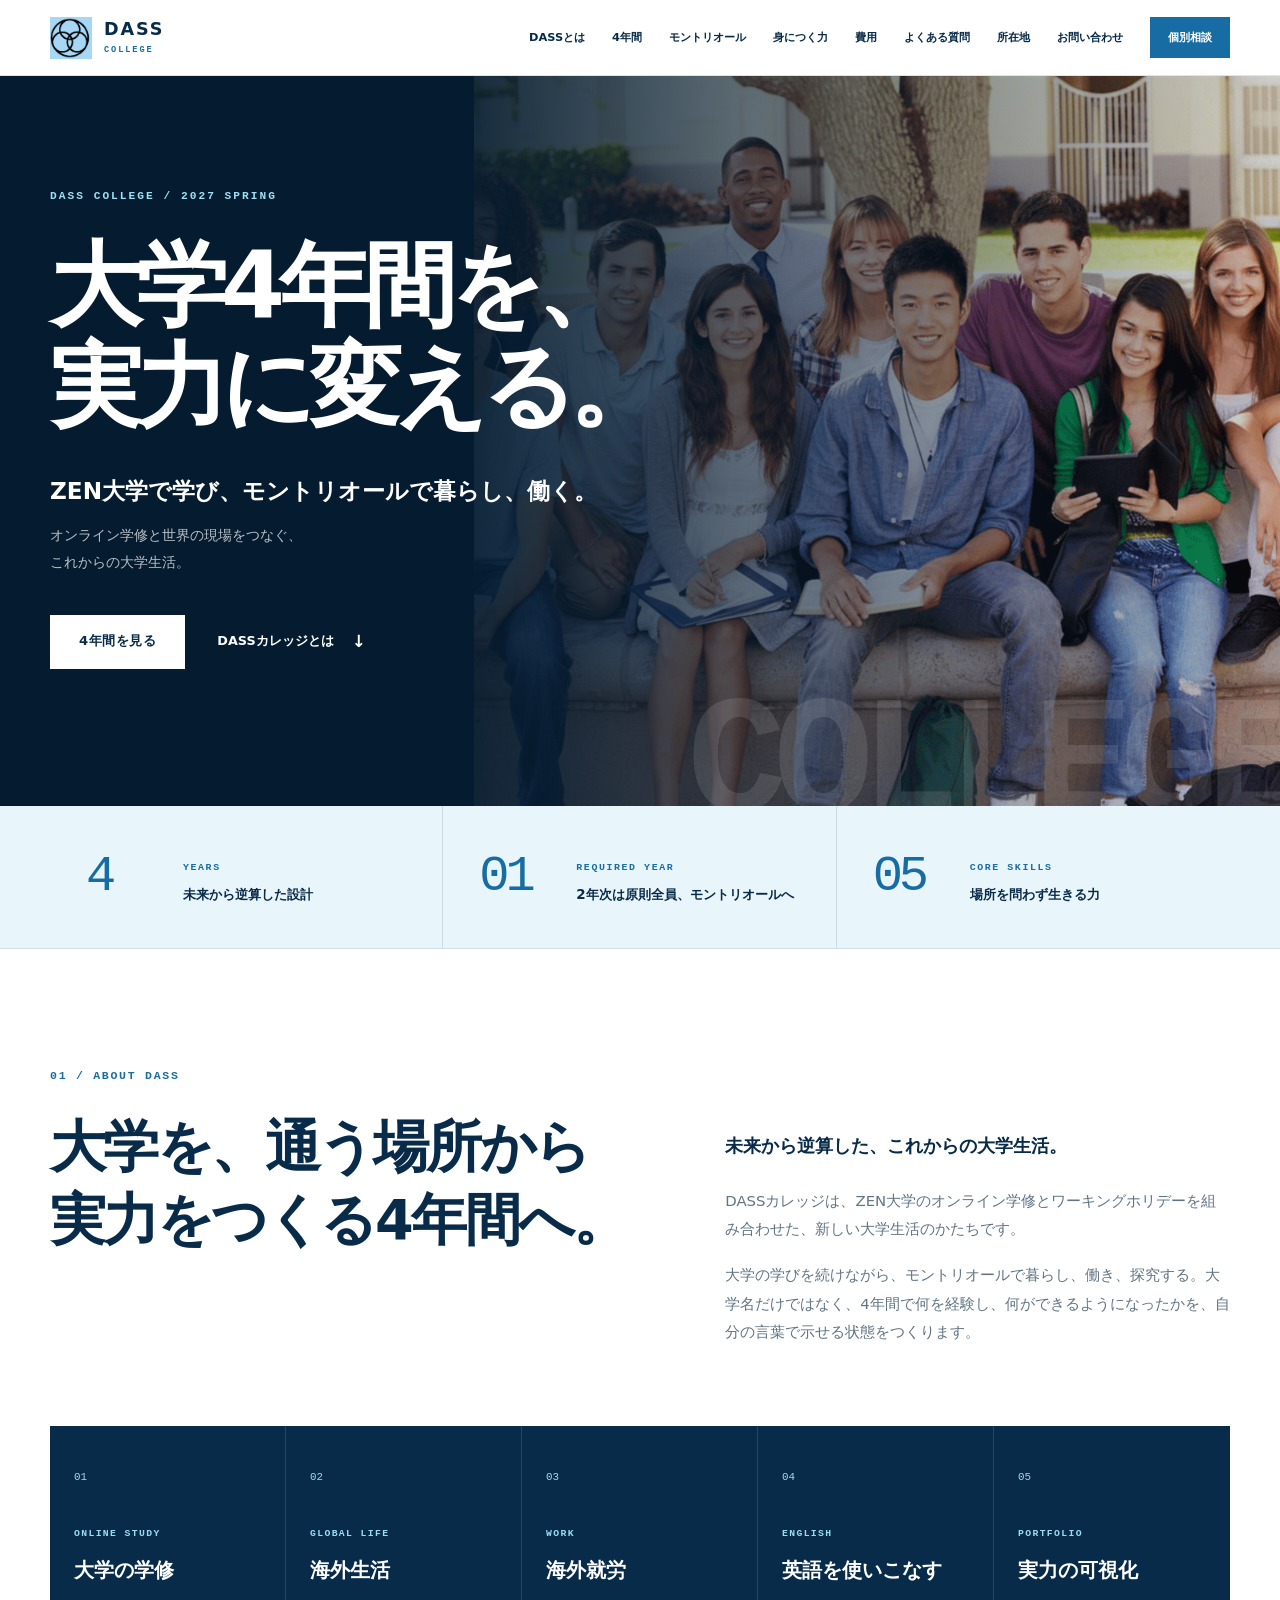
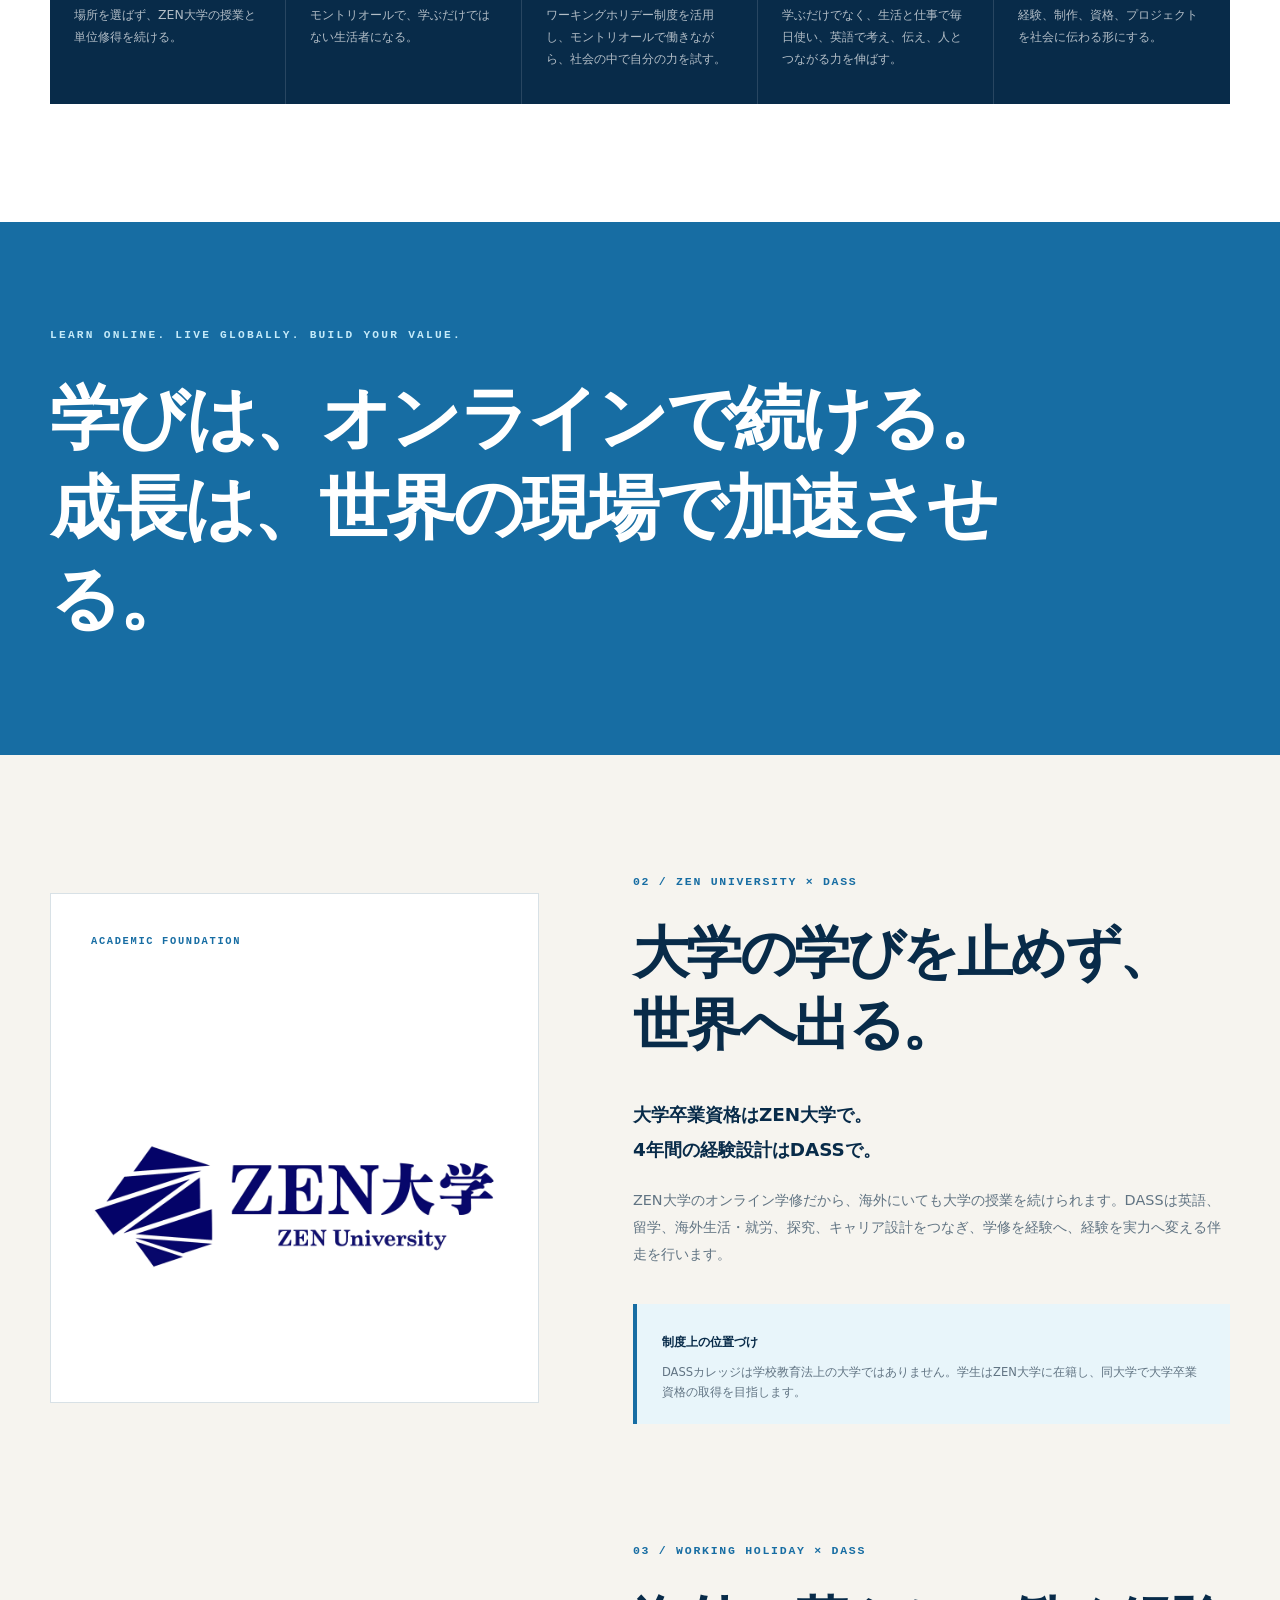
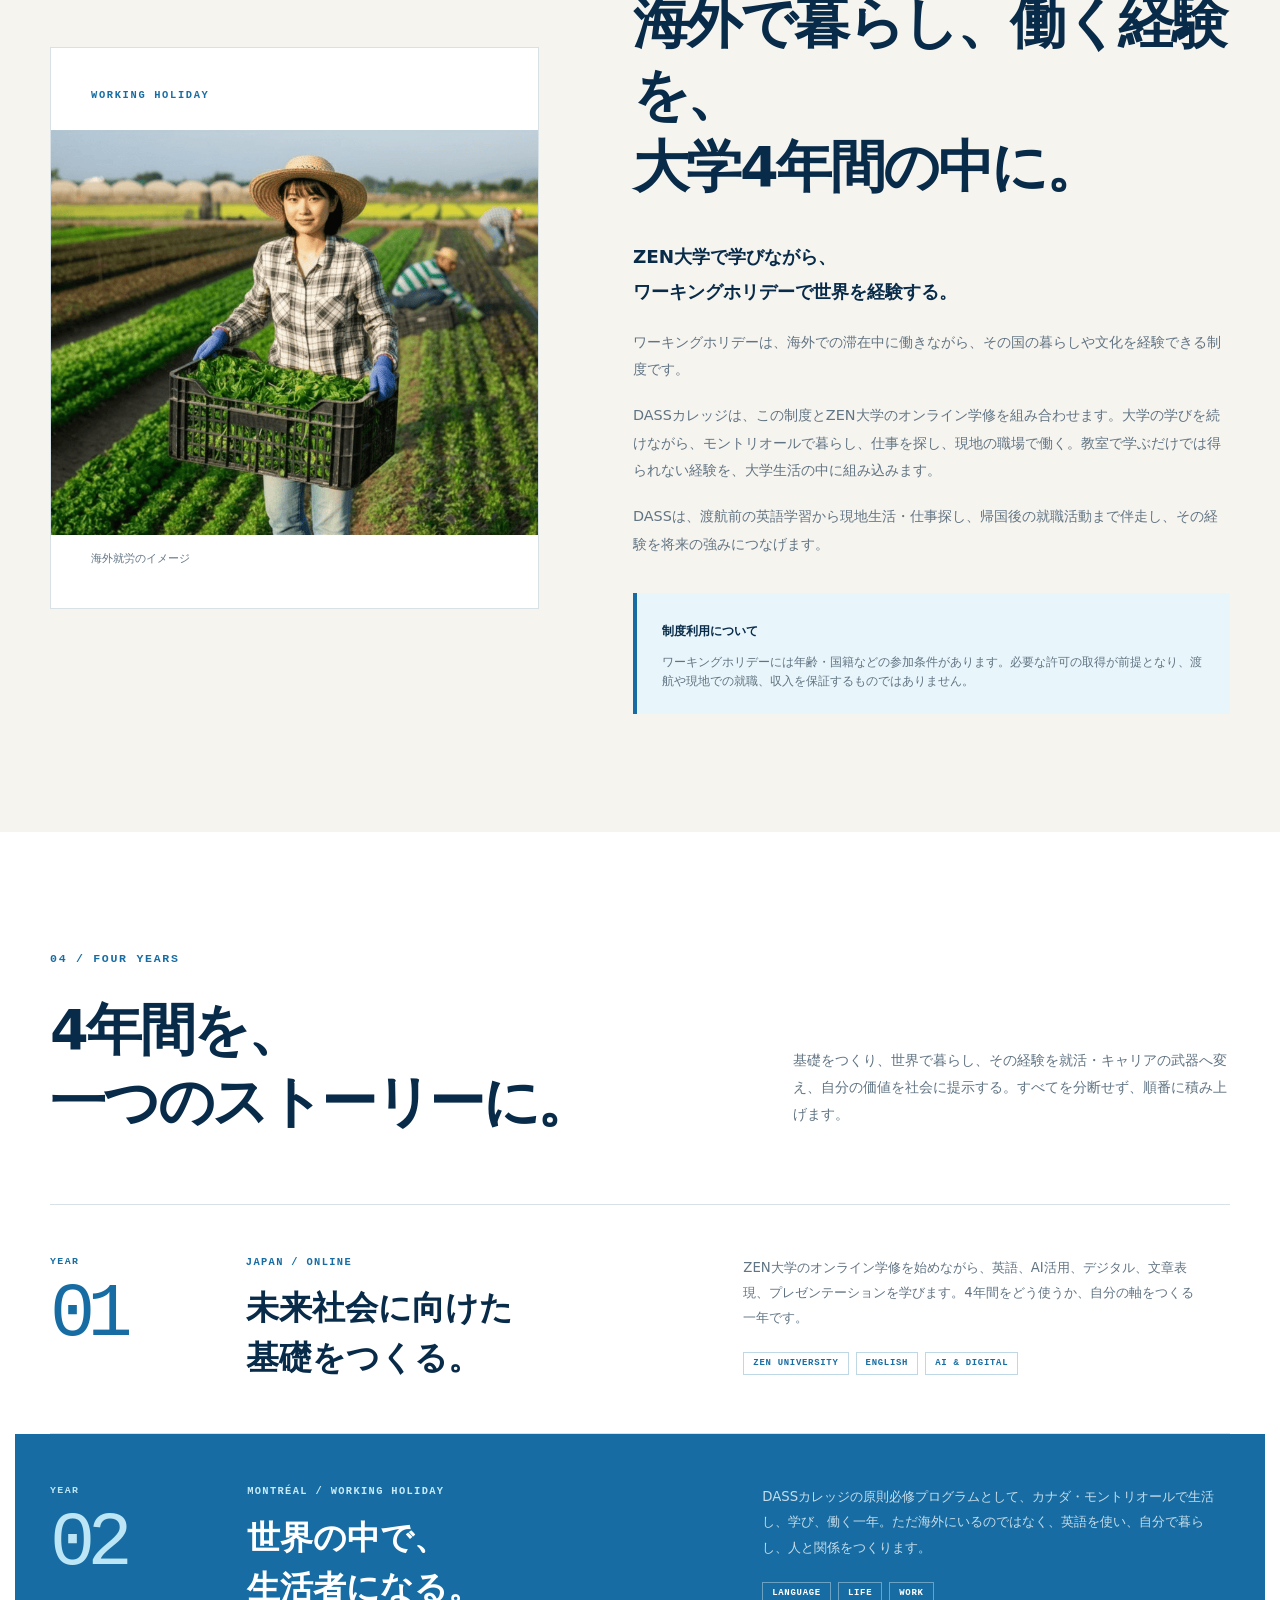
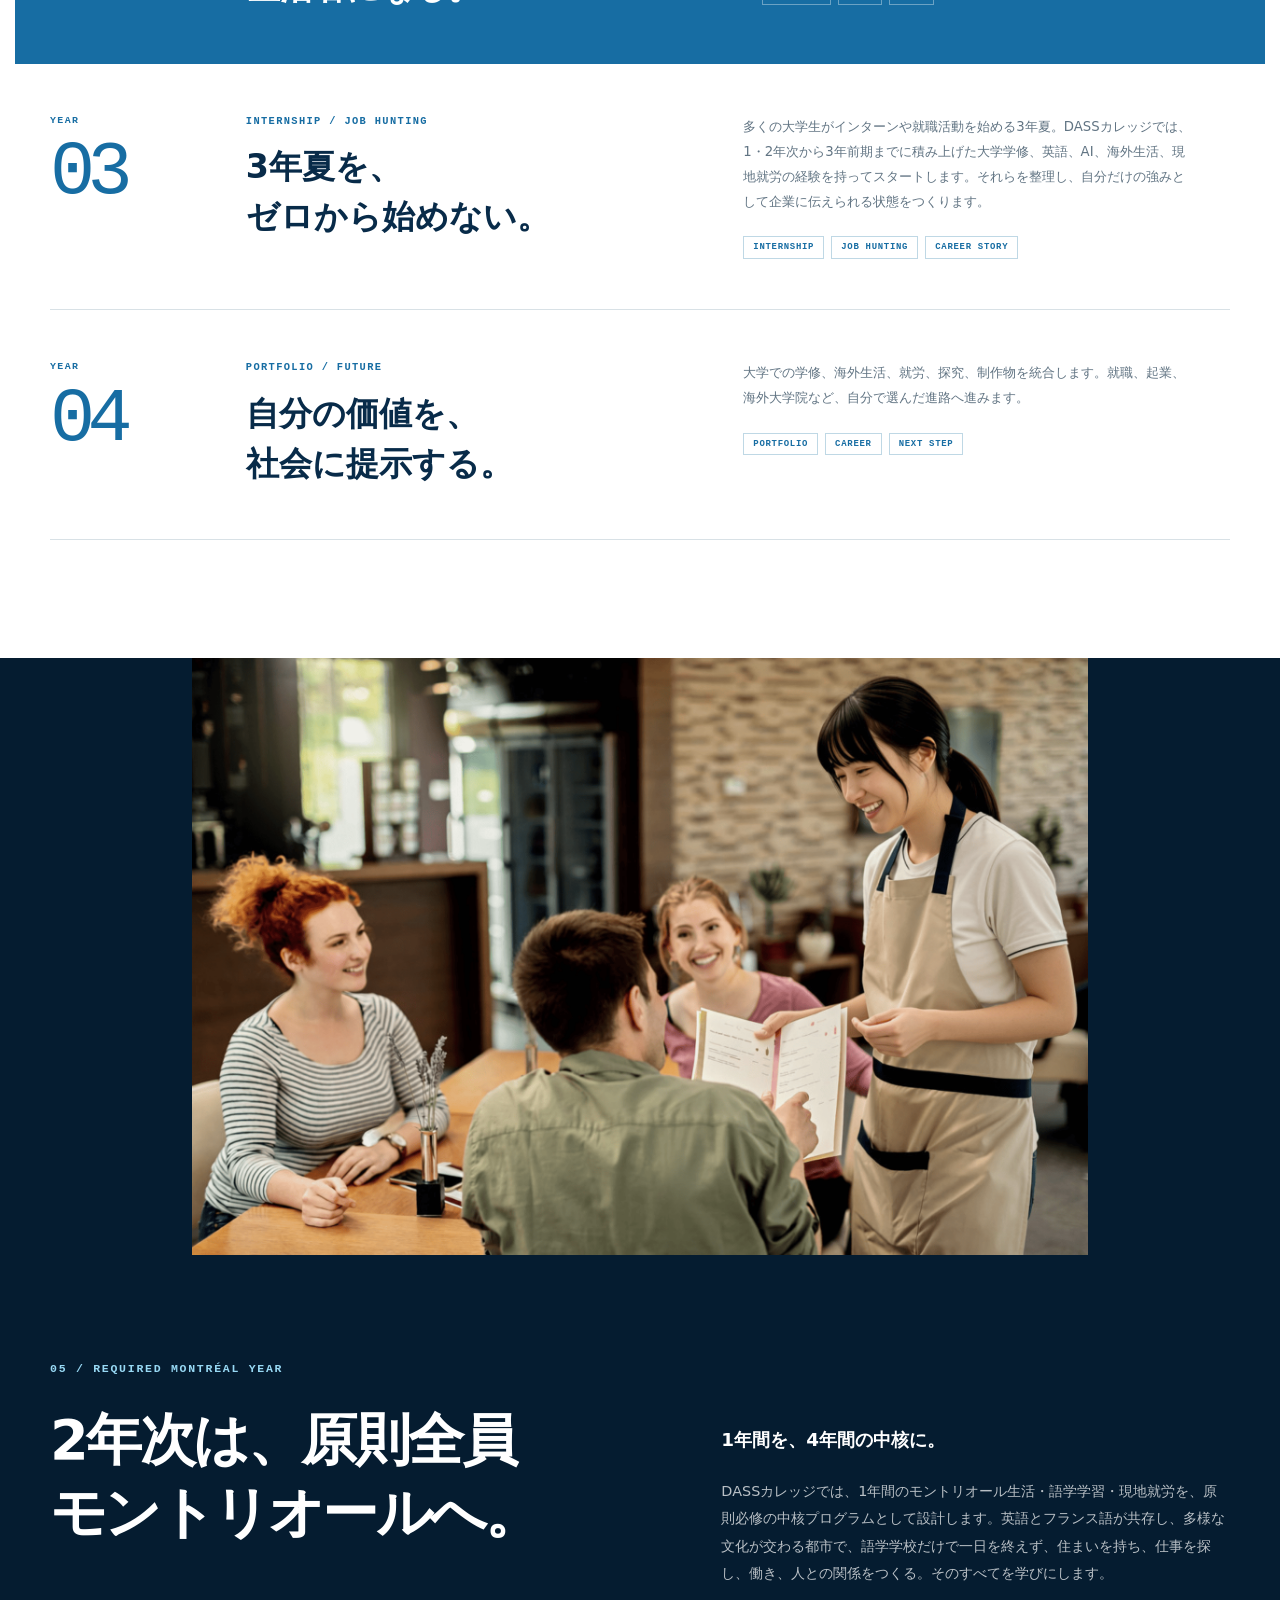
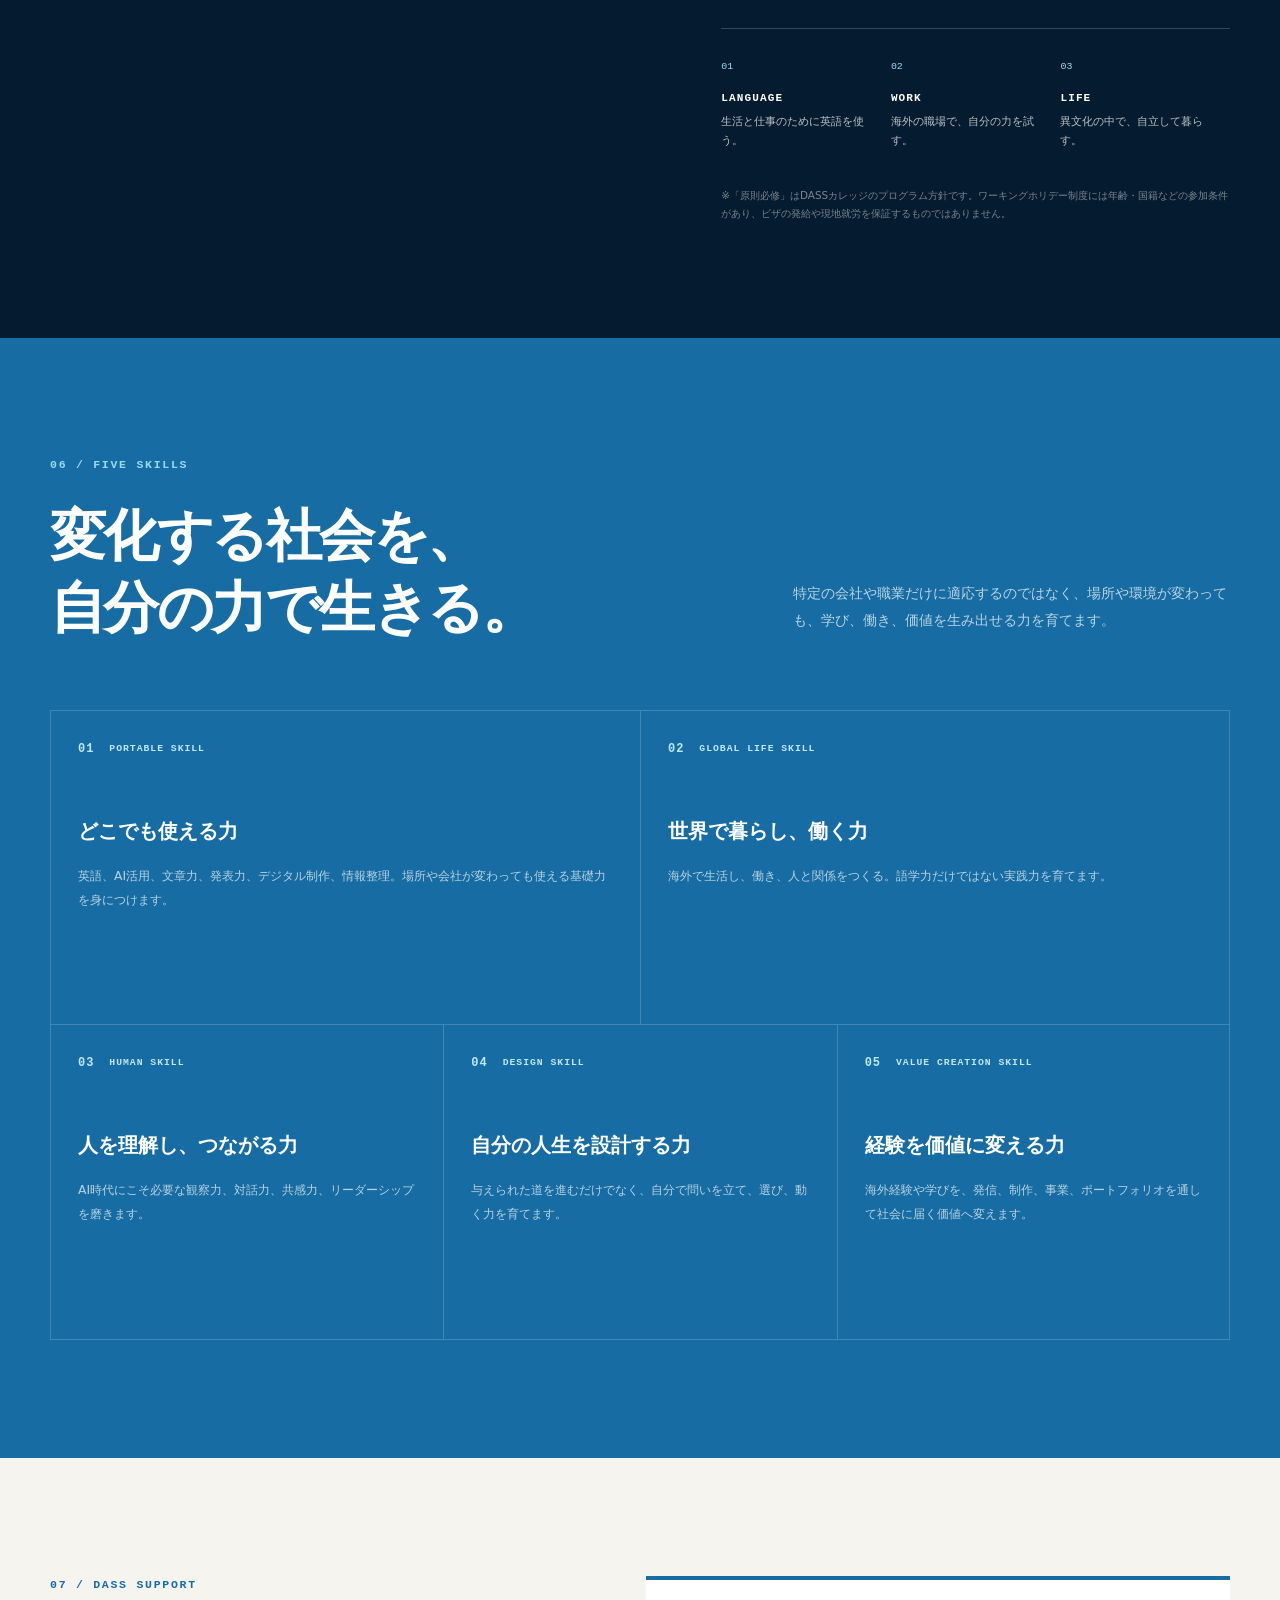
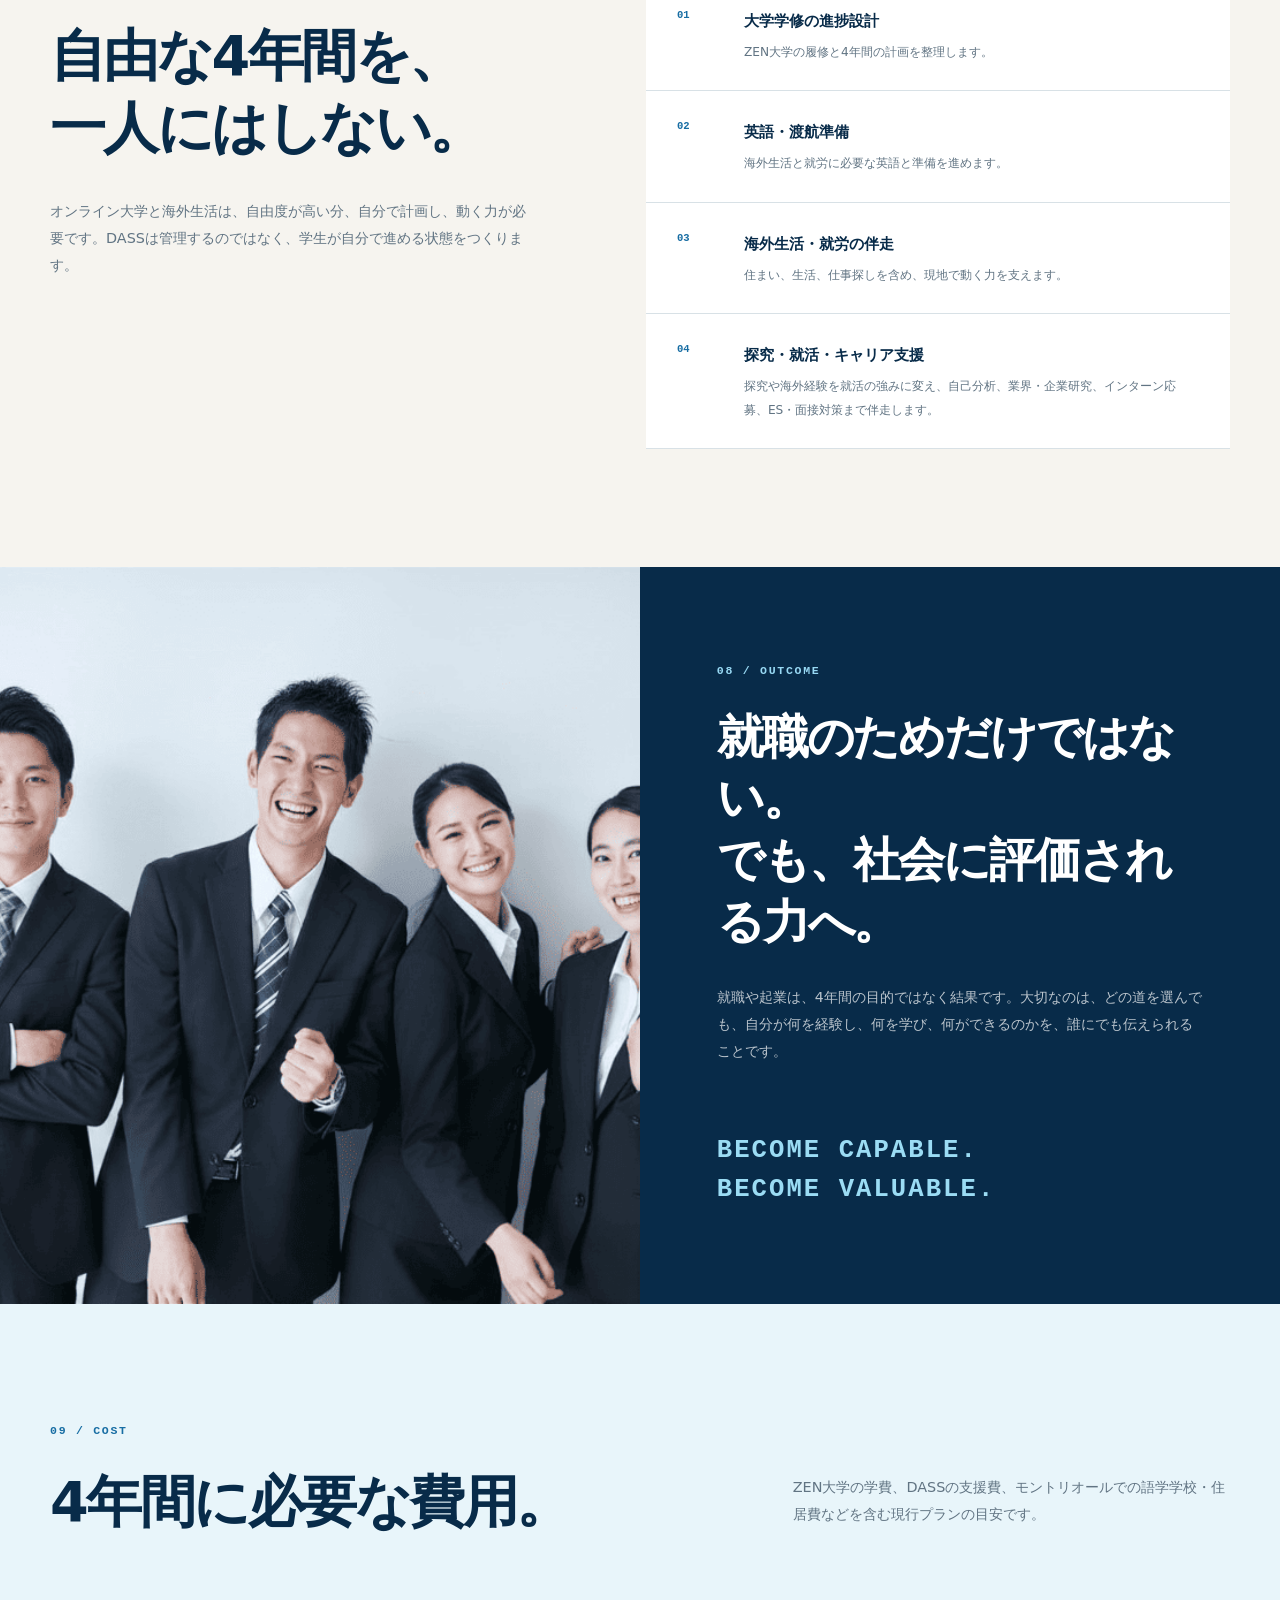
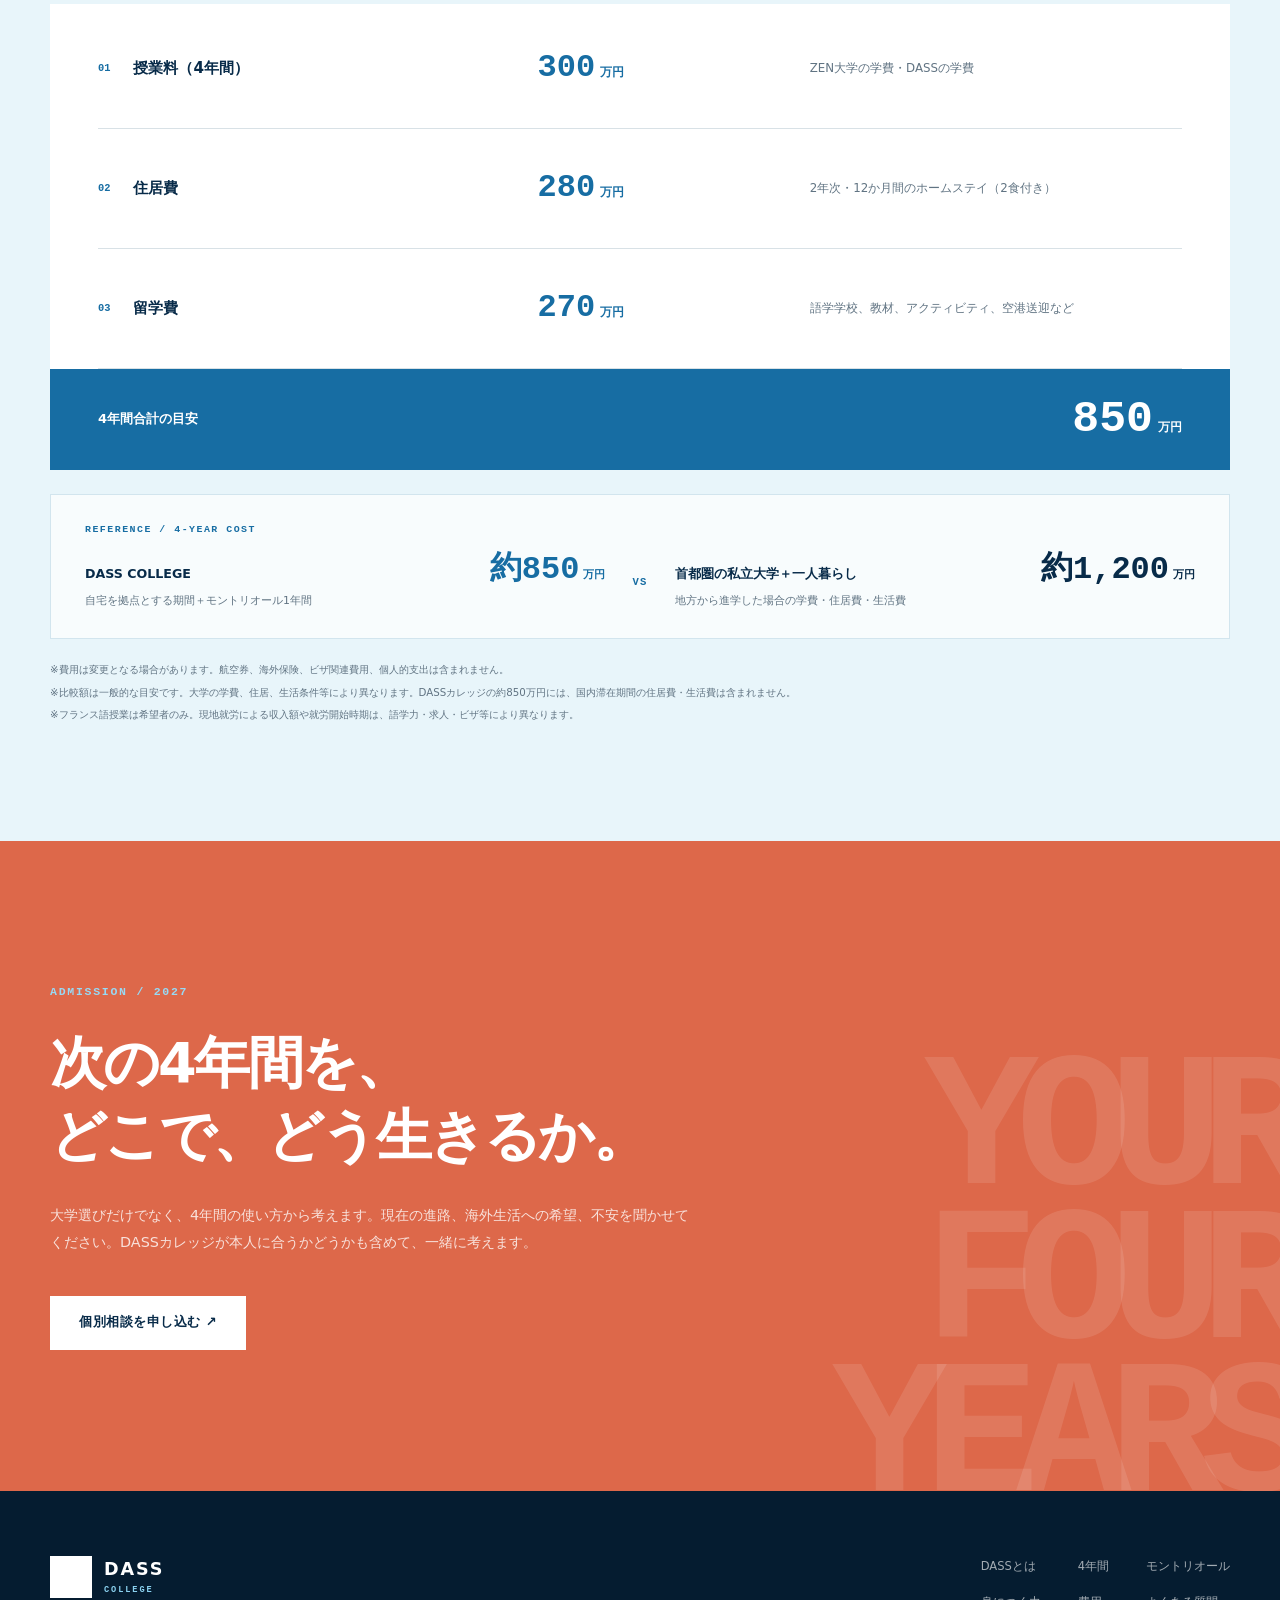
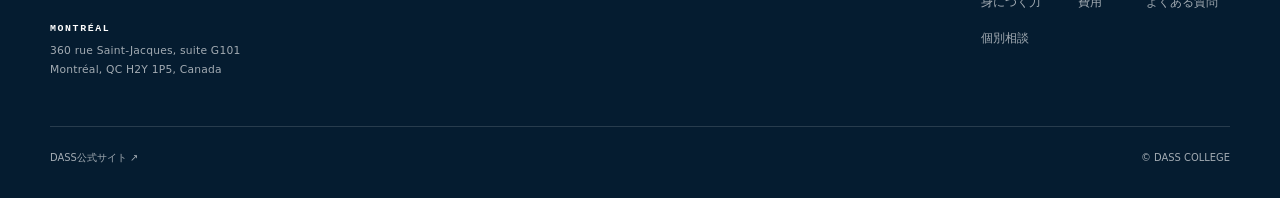
==== commit 4d5d0a93: "Add files via upload" ====
--- a/index.html
+++ b/index.html
@@ -3,16 +3,16 @@
 <head>
   <meta charset="utf-8">
   <meta name="viewport" content="width=device-width, initial-scale=1">
-  <title>DASSカレッジ 第一案</title>
+  <title>DASSカレッジ</title>
   <meta name="description" content="ZEN大学のオンライン学修とモントリオールでの生活・就労を組み合わせ、大学4年間を実力に変えるDASSカレッジ。">
-  <link rel="icon" href="images/dass-mark.png" type="image/png">
+  <link rel="icon" href="images/dass-mark.png?v=77957f34e8" type="image/png">
   <link rel="stylesheet" href="css/style.css?v=5fd2f71437">
 </head>
 <body>
 <header class="site-header">
         <div class="header-inner shell">
           <a class="brand" href="#top" aria-label="DASSカレッジ トップへ">
-            <img src="images/dass-mark.png" alt="" width="42" height="42" />
+            <img src="images/dass-mark.png?v=77957f34e8" alt="" width="42" height="42" />
             <span>DASS<small>COLLEGE</small></span>
           </a>
           <nav class="desktop-nav" aria-label="メインナビゲーション">
@@ -22,6 +22,8 @@
             <a href="#skills">身につく力</a>
             <a href="#fees">費用</a>
             <a href="faq.html">よくある質問</a>
+            <a href="#location">所在地</a>
+            <a href="https://pro.form-mailer.jp/fms/c15d0289310149" target="_blank" rel="noopener">お問い合わせ</a>
             <a class="nav-cta" href="https://pro.form-mailer.jp/fms/42119f23310146" target="_blank" rel="noopener">個別相談</a>
           </nav>
           <details class="mobile-nav">
@@ -33,7 +35,9 @@
               <a href="#skills">身につく力</a>
               <a href="#fees">費用</a>
               <a href="faq.html">よくある質問</a>
-              <a href="https://pro.form-mailer.jp/fms/42119f23310146" target="_blank" rel="noopener">個別相談を申し込む ↗</a>
+              <a href="#location">所在地</a>
+              <a href="https://pro.form-mailer.jp/fms/c15d0289310149" target="_blank" rel="noopener">お問い合わせ</a>
+              <a class="nav-cta" href="https://pro.form-mailer.jp/fms/42119f23310146" target="_blank" rel="noopener">個別相談を申し込む ↗</a>
             </nav>
           </details>
         </div>
@@ -41,7 +45,7 @@
 
       <main id="top">
         <section class="hero">
-          <div class="hero-media" aria-hidden="true"><img src="images/college-students.webp" alt="" /></div>
+          <div class="hero-media" aria-hidden="true"><img src="images/college-students.webp?v=bfc5dc59bc" alt="" /></div>
           <div class="hero-overlay" aria-hidden="true"></div>
           <div class="hero-inner shell">
             <p class="hero-kicker">DASS COLLEGE / 2027 SPRING</p>
@@ -98,7 +102,7 @@
           <div class="shell zen-layout">
             <div class="zen-logo-panel">
               <p>ACADEMIC FOUNDATION</p>
-              <img src="images/zen-university.png" alt="ZEN大学" loading="lazy" />
+              <img src="images/zen-university.png?v=29d693ba3e" alt="ZEN大学" loading="lazy" />
             </div>
             <div class="zen-copy">
               <p class="eyebrow">02 / ZEN UNIVERSITY × DASS</p>
@@ -115,7 +119,7 @@
             <figure class="zen-logo-panel working-holiday-panel">
               <p>WORKING HOLIDAY</p>
               <div class="working-holiday-image">
-                <img src="images/college-work.webp" alt="海外就労のイメージ" loading="lazy" />
+                <img src="images/college-work.webp?v=58a73c80ee" alt="海外就労のイメージ" loading="lazy" />
                 <figcaption>海外就労のイメージ</figcaption>
               </div>
             </figure>
@@ -167,7 +171,7 @@
         </section>
 
         <section class="montreal" id="montreal">
-          <div class="montreal-image"><img src="images/college-work_cafe.webp" alt="海外のカフェで働く学生のイメージ" loading="lazy" /></div>
+          <div class="montreal-image"><img src="images/college-work_cafe.webp?v=7564471c41" alt="海外のカフェで働く学生のイメージ" loading="lazy" /></div>
           <div class="shell montreal-layout">
             <div><p class="eyebrow eyebrow-light">05 / REQUIRED MONTRÉAL YEAR</p><h2>2年次は、原則全員<br />モントリオールへ。</h2></div>
             <div class="montreal-copy">
@@ -212,7 +216,7 @@
         </section>
 
         <section class="future">
-          <div class="future-image"><img src="images/college-future.png" alt="社会へ進む若者のイメージ" loading="lazy" /></div>
+          <div class="future-image"><img src="images/college-future.png?v=affe240c01" alt="社会へ進む若者のイメージ" loading="lazy" /></div>
           <div class="future-copy"><p class="eyebrow eyebrow-light">08 / OUTCOME</p><h2>就職のためだけではない。<br />でも、社会に評価される力へ。</h2><p>就職や起業は、4年間の目的ではなく結果です。大切なのは、どの道を選んでも、自分が何を経験し、何を学び、何ができるのかを、誰にでも伝えられることです。</p><p class="future-quote">BECOME CAPABLE.<br />BECOME VALUABLE.</p></div>
         </section>
 
@@ -244,7 +248,7 @@
       </main>
 
       <footer class="site-footer">
-        <div class="shell footer-main"><div class="footer-identity"><a class="footer-brand" href="#top"><img src="images/dass-mark.png" alt="" width="42" height="42" /><span>DASS<small>COLLEGE</small></span></a><address class="footer-address"><span>MONTRÉAL</span>360 rue Saint-Jacques, suite G101<br />Montréal, QC H2Y 1P5, Canada</address></div><nav aria-label="フッターナビゲーション"><a href="#about">DASSとは</a><a href="#journey">4年間</a><a href="#montreal">モントリオール</a><a href="#skills">身につく力</a><a href="#fees">費用</a><a href="faq.html">よくある質問</a><a href="#admission">個別相談</a></nav></div>
+        <div class="shell footer-main"><div class="footer-identity"><a class="footer-brand" href="#top"><img src="images/dass-mark.png?v=77957f34e8" alt="" width="42" height="42" /><span>DASS<small>COLLEGE</small></span></a><address class="footer-address" id="location"><span>MONTRÉAL</span>360 rue Saint-Jacques, suite G101<br />Montréal, QC H2Y 1P5, Canada</address></div><nav aria-label="フッターナビゲーション"><a href="#about">DASSとは</a><a href="#journey">4年間</a><a href="#montreal">モントリオール</a><a href="#skills">身につく力</a><a href="#fees">費用</a><a href="faq.html">よくある質問</a><a href="#admission">個別相談</a></nav></div>
         <div class="shell footer-bottom"><a href="https://dass.jp/" target="_blank" rel="noopener">DASS公式サイト ↗</a><p>© DASS COLLEGE</p></div>
       </footer>
   <script src="js/main.js?v=4be2b96017" defer></script>
--- a/css/style.css
+++ b/css/style.css
@@ -239,7 +239,7 @@
   .mobile-nav summary span { width: 24px; height: 2px; background: var(--navy); }
   .mobile-nav nav { position: fixed; top: var(--header-h); left: 0; right: 0; padding: 18px 20px 28px; color: var(--navy); background: var(--white); border-bottom: 1px solid var(--line); box-shadow: 0 15px 30px rgba(5,28,48,.12); }
   .mobile-nav nav a { display: block; padding: 13px 4px; border-bottom: 1px solid var(--line); font-size: .88rem; font-weight: 700; }
-  .mobile-nav nav a:last-child { margin-top: 12px; padding: 13px 16px; color: var(--white); background: var(--blue); border: 0; }
+  .mobile-nav nav .nav-cta { margin-top: 12px; padding: 13px 16px; color: var(--white); background: var(--blue); border: 0; }
   .hero { min-height: calc(100svh - var(--header-h)); }
   .hero-media { inset: 0; }
   .hero-media img { object-position: 56% center; }
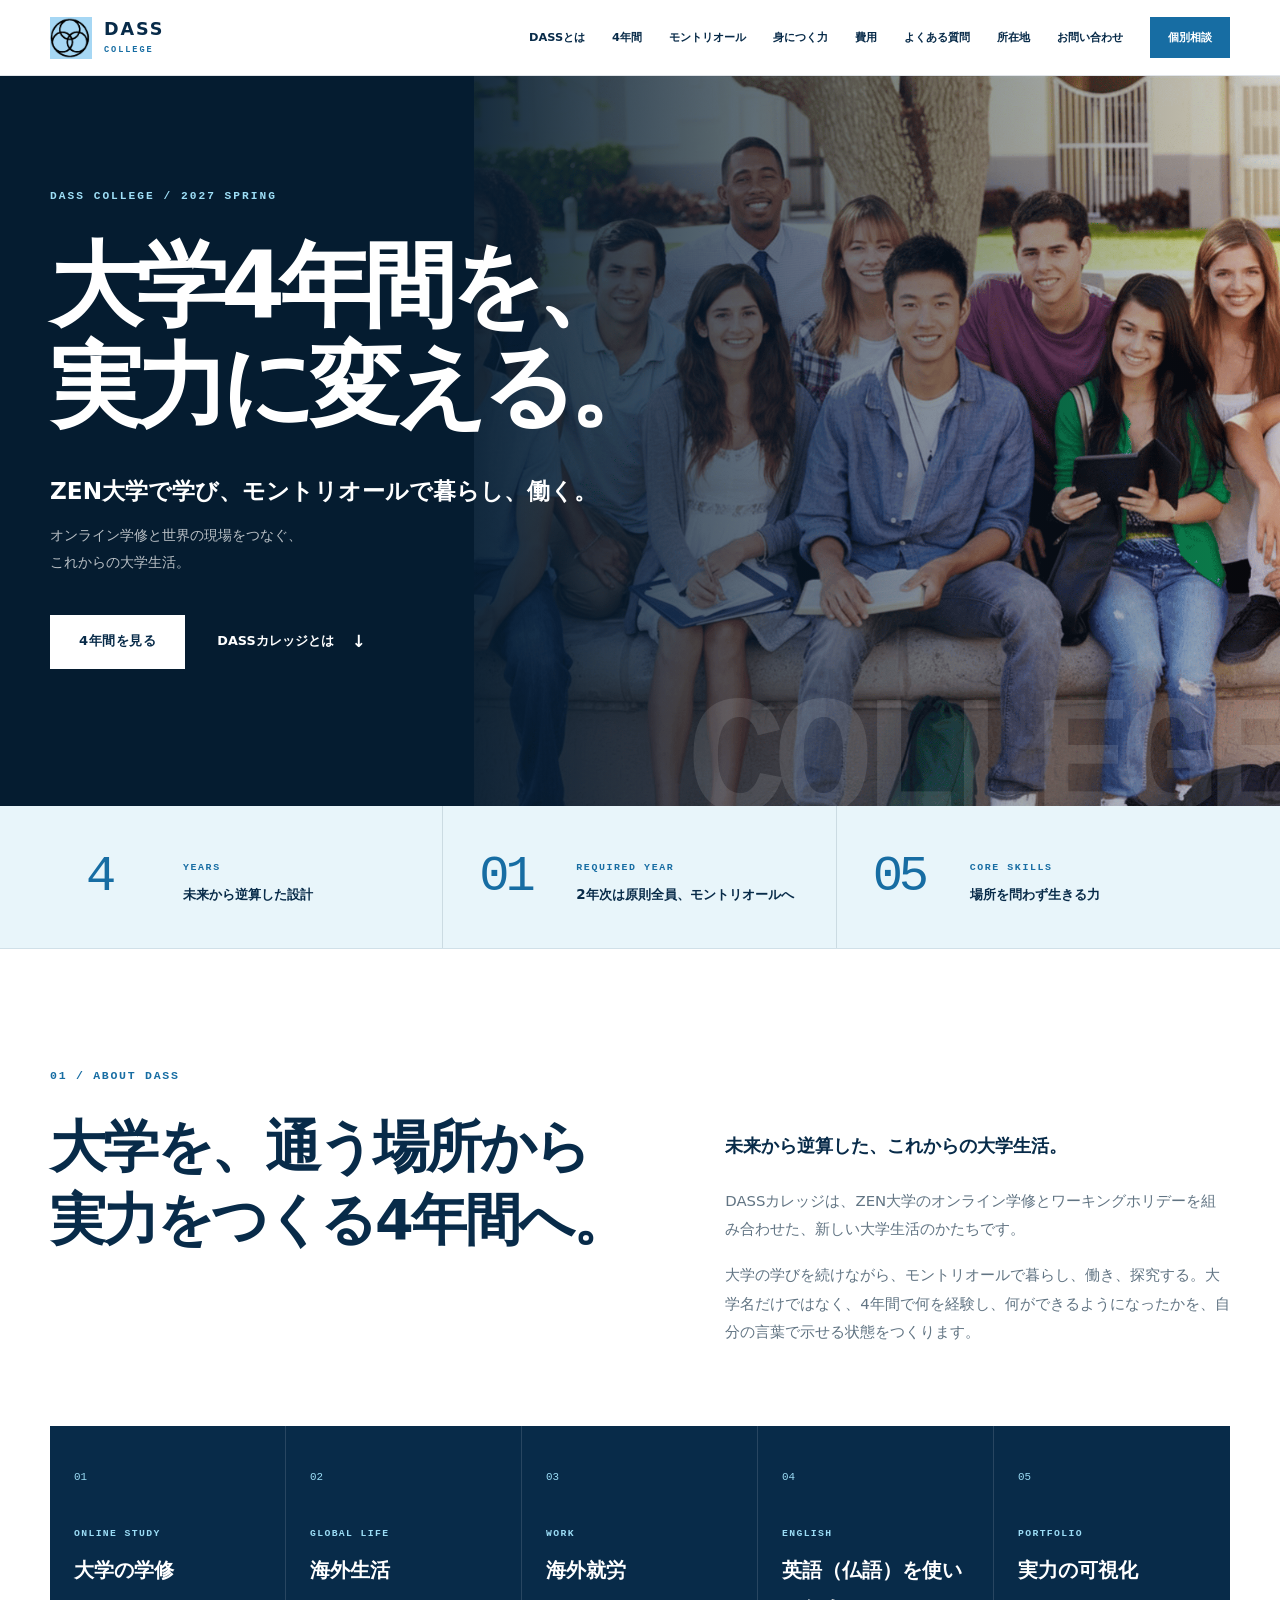
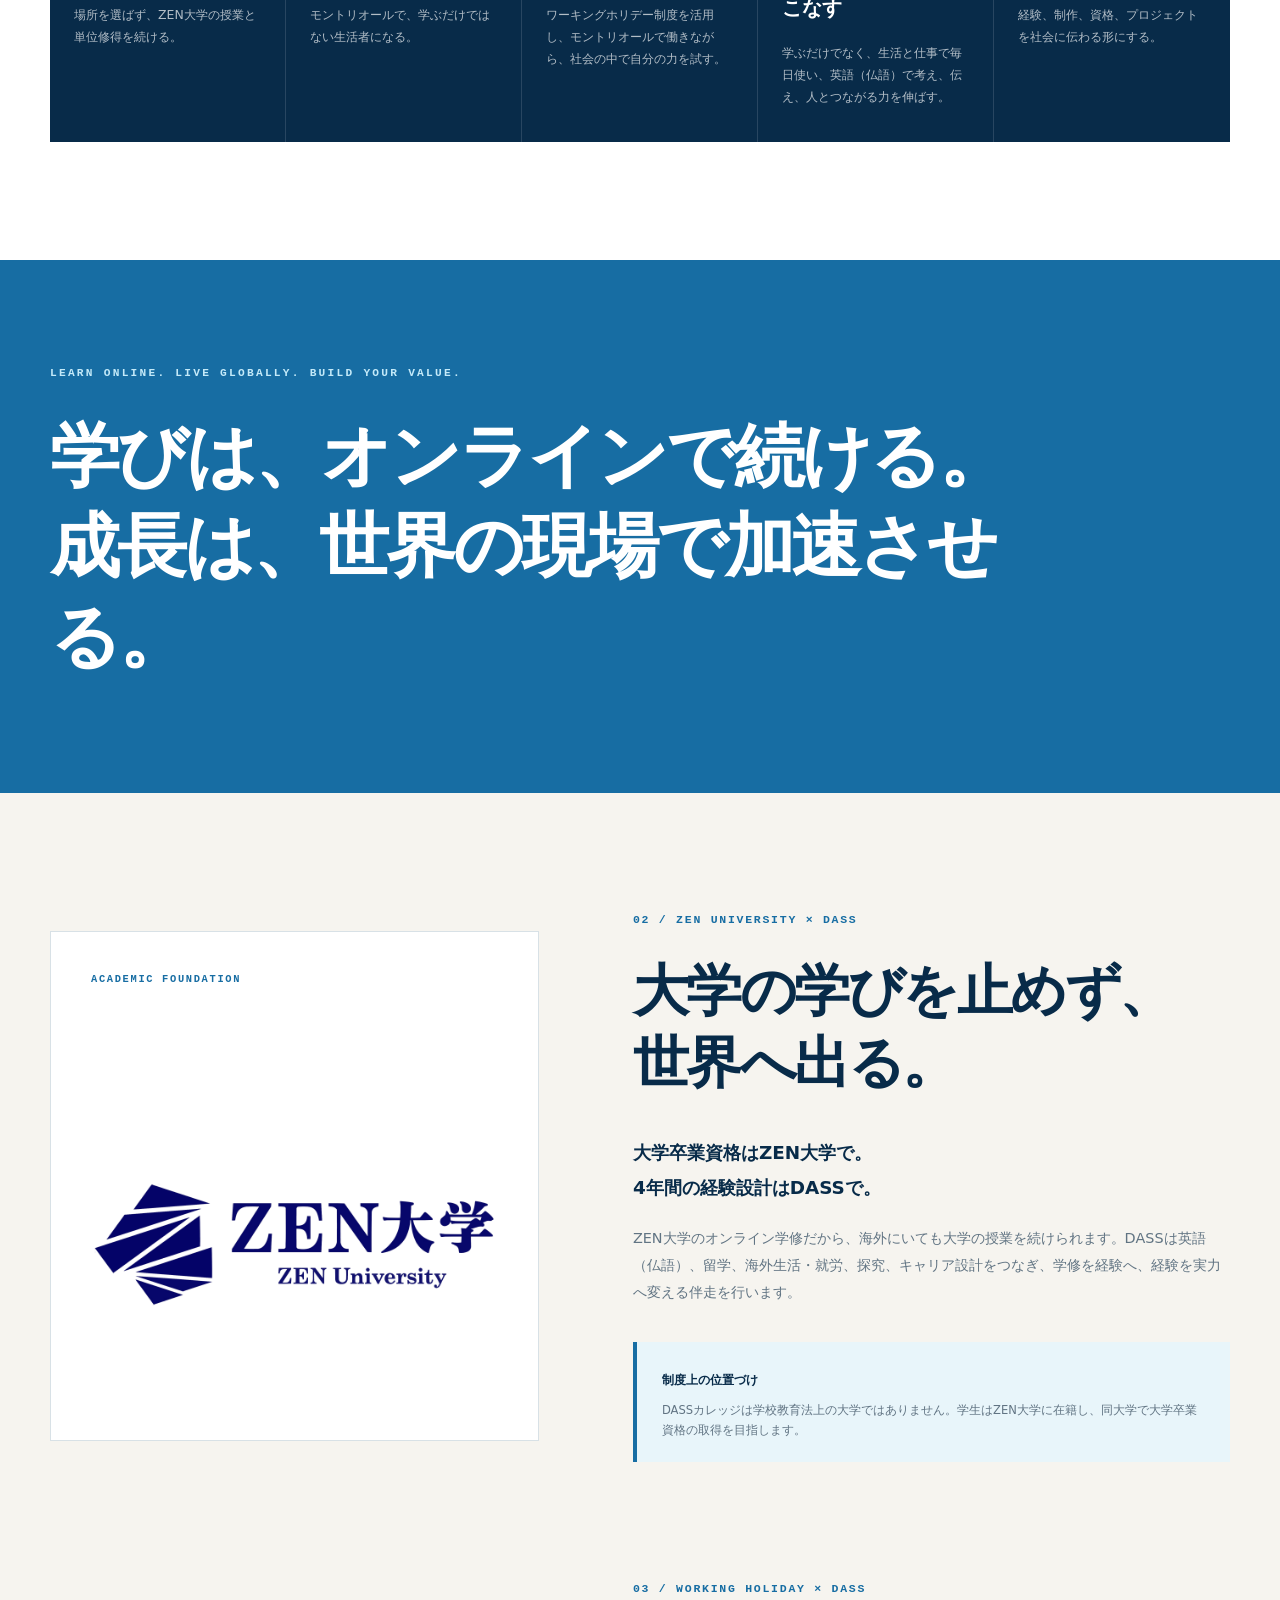
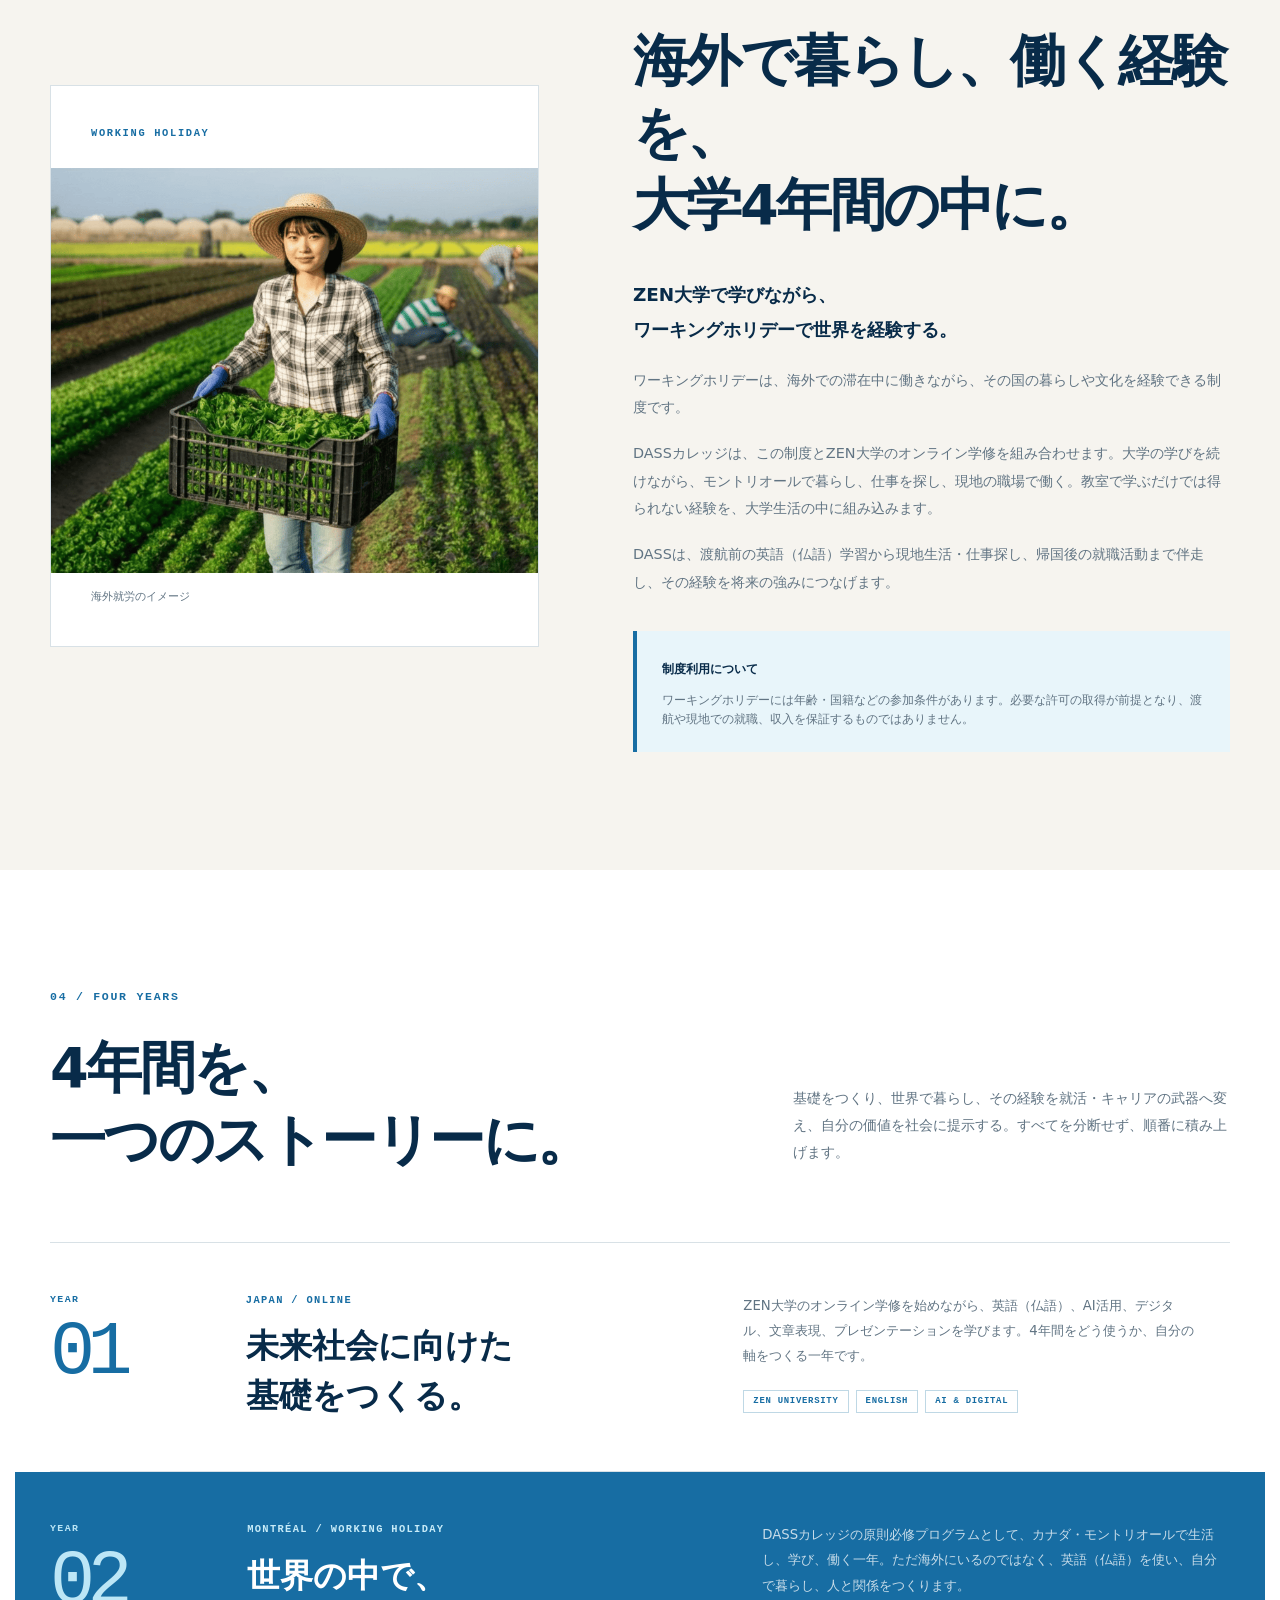
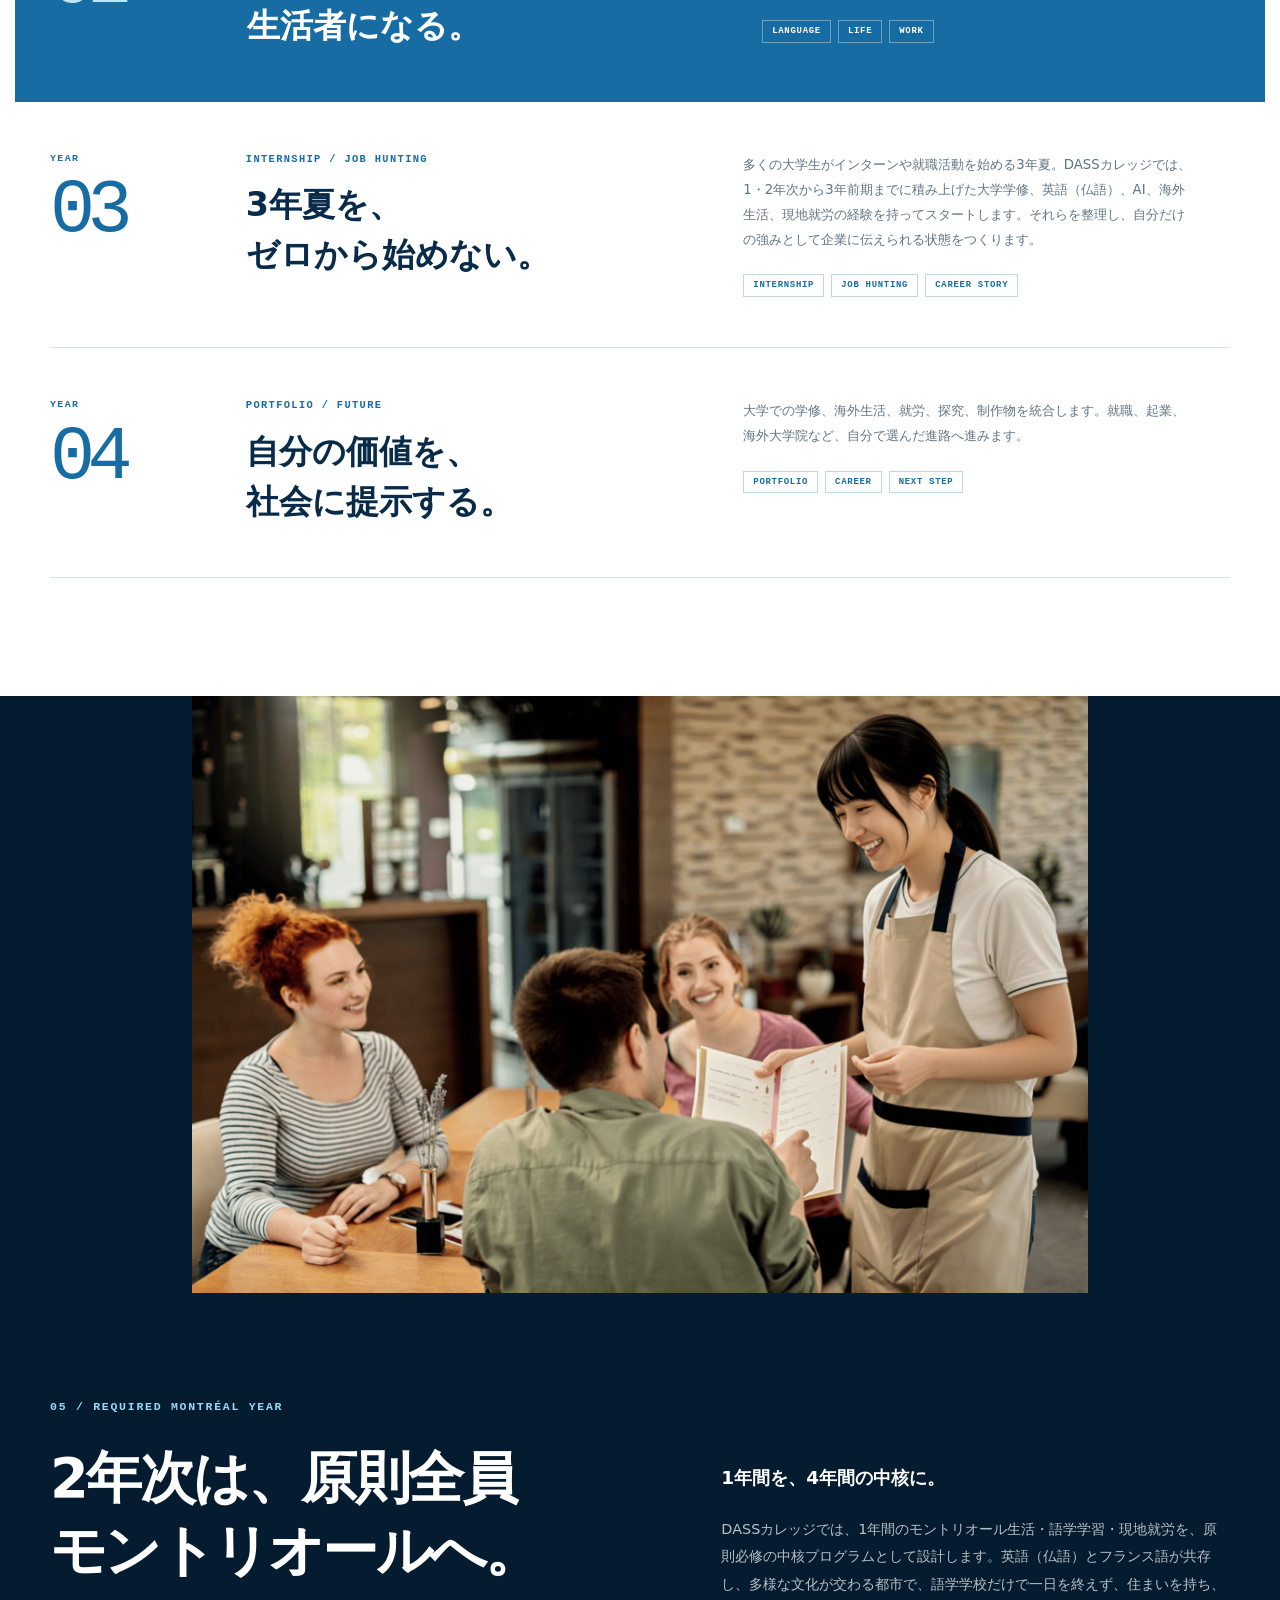
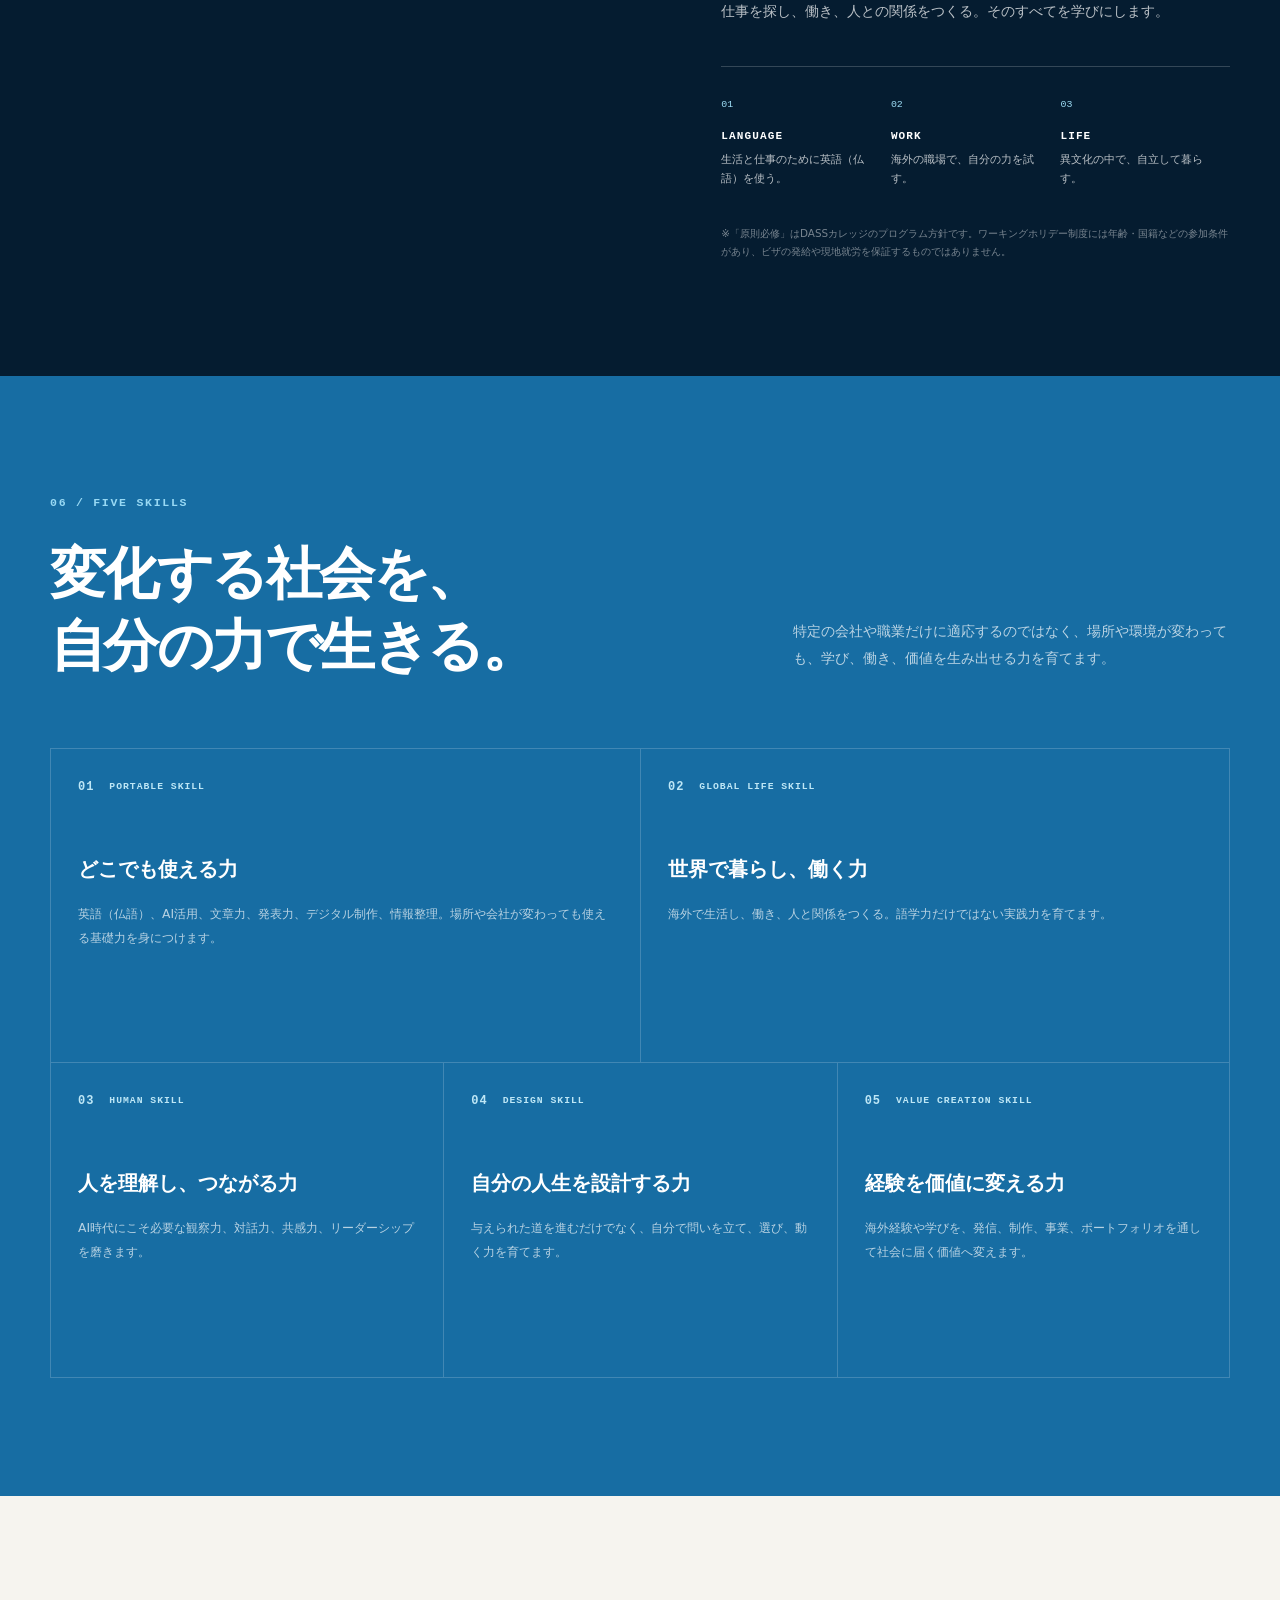
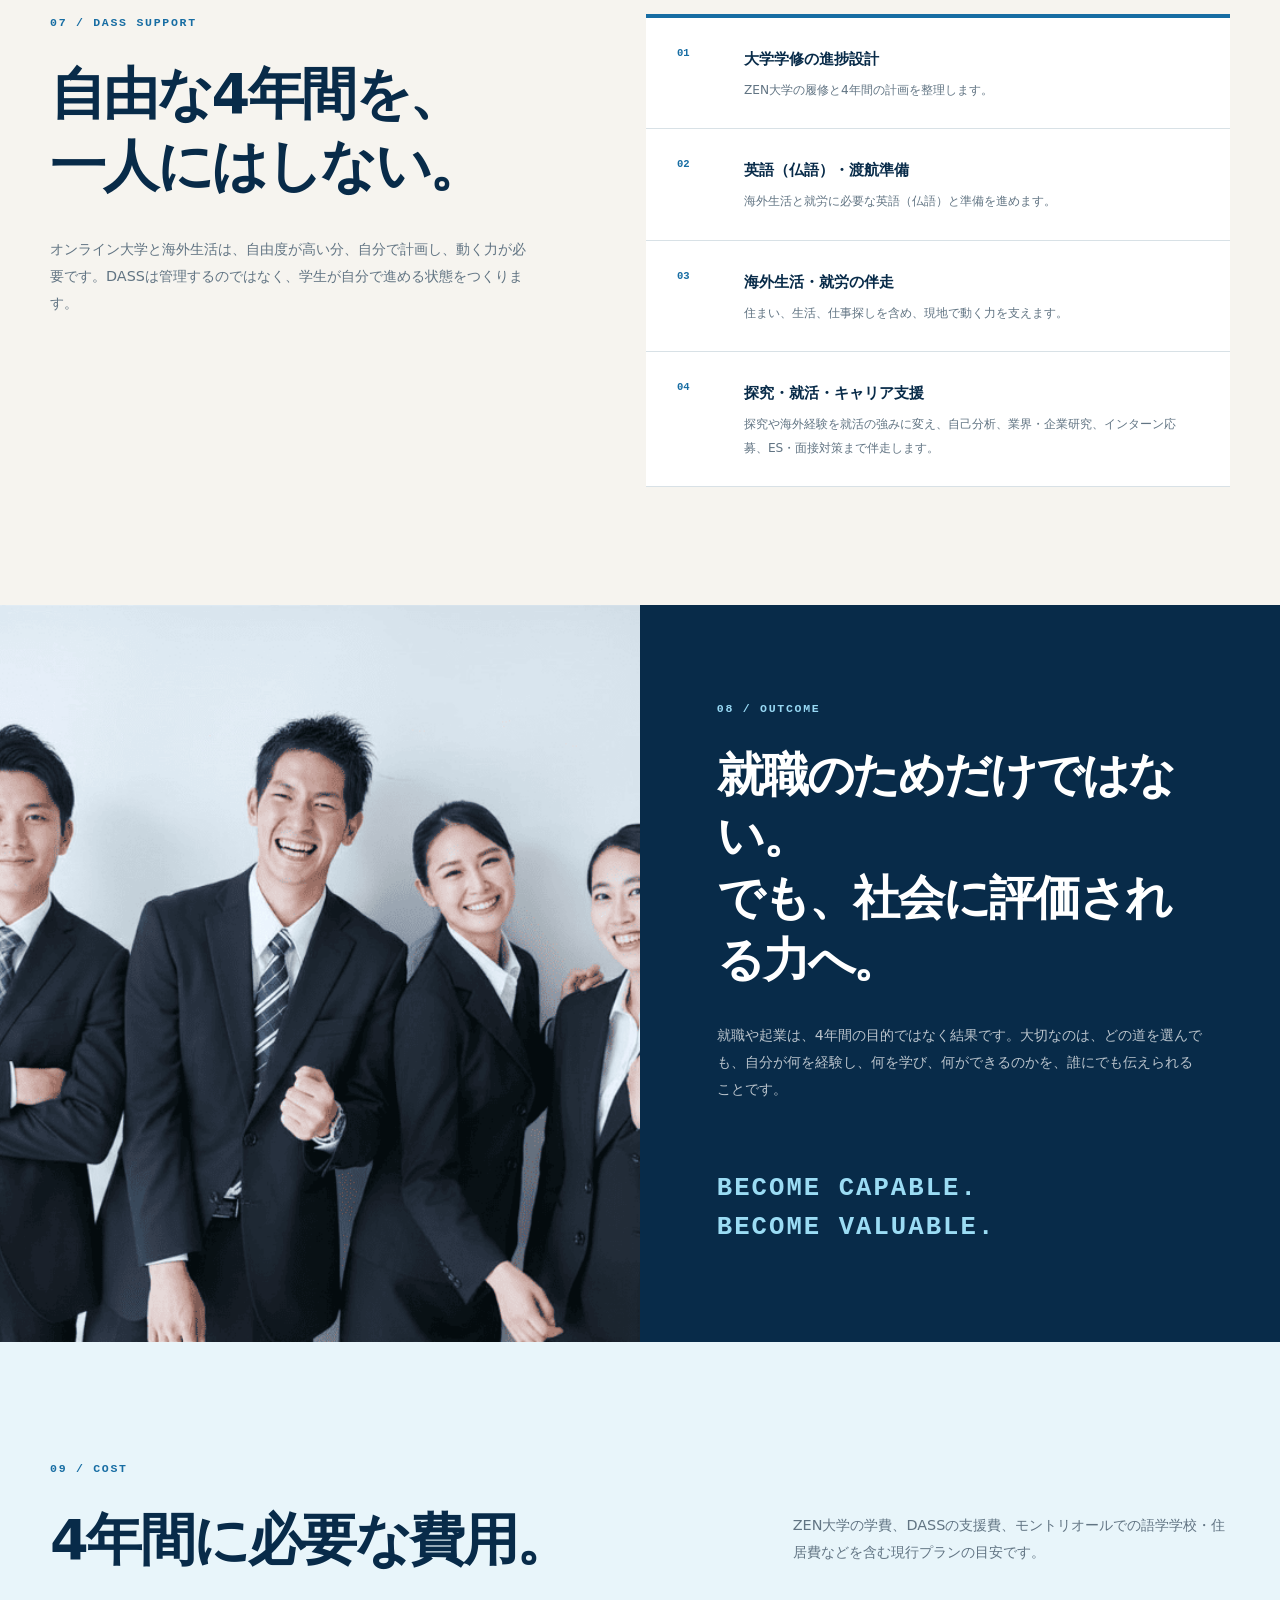
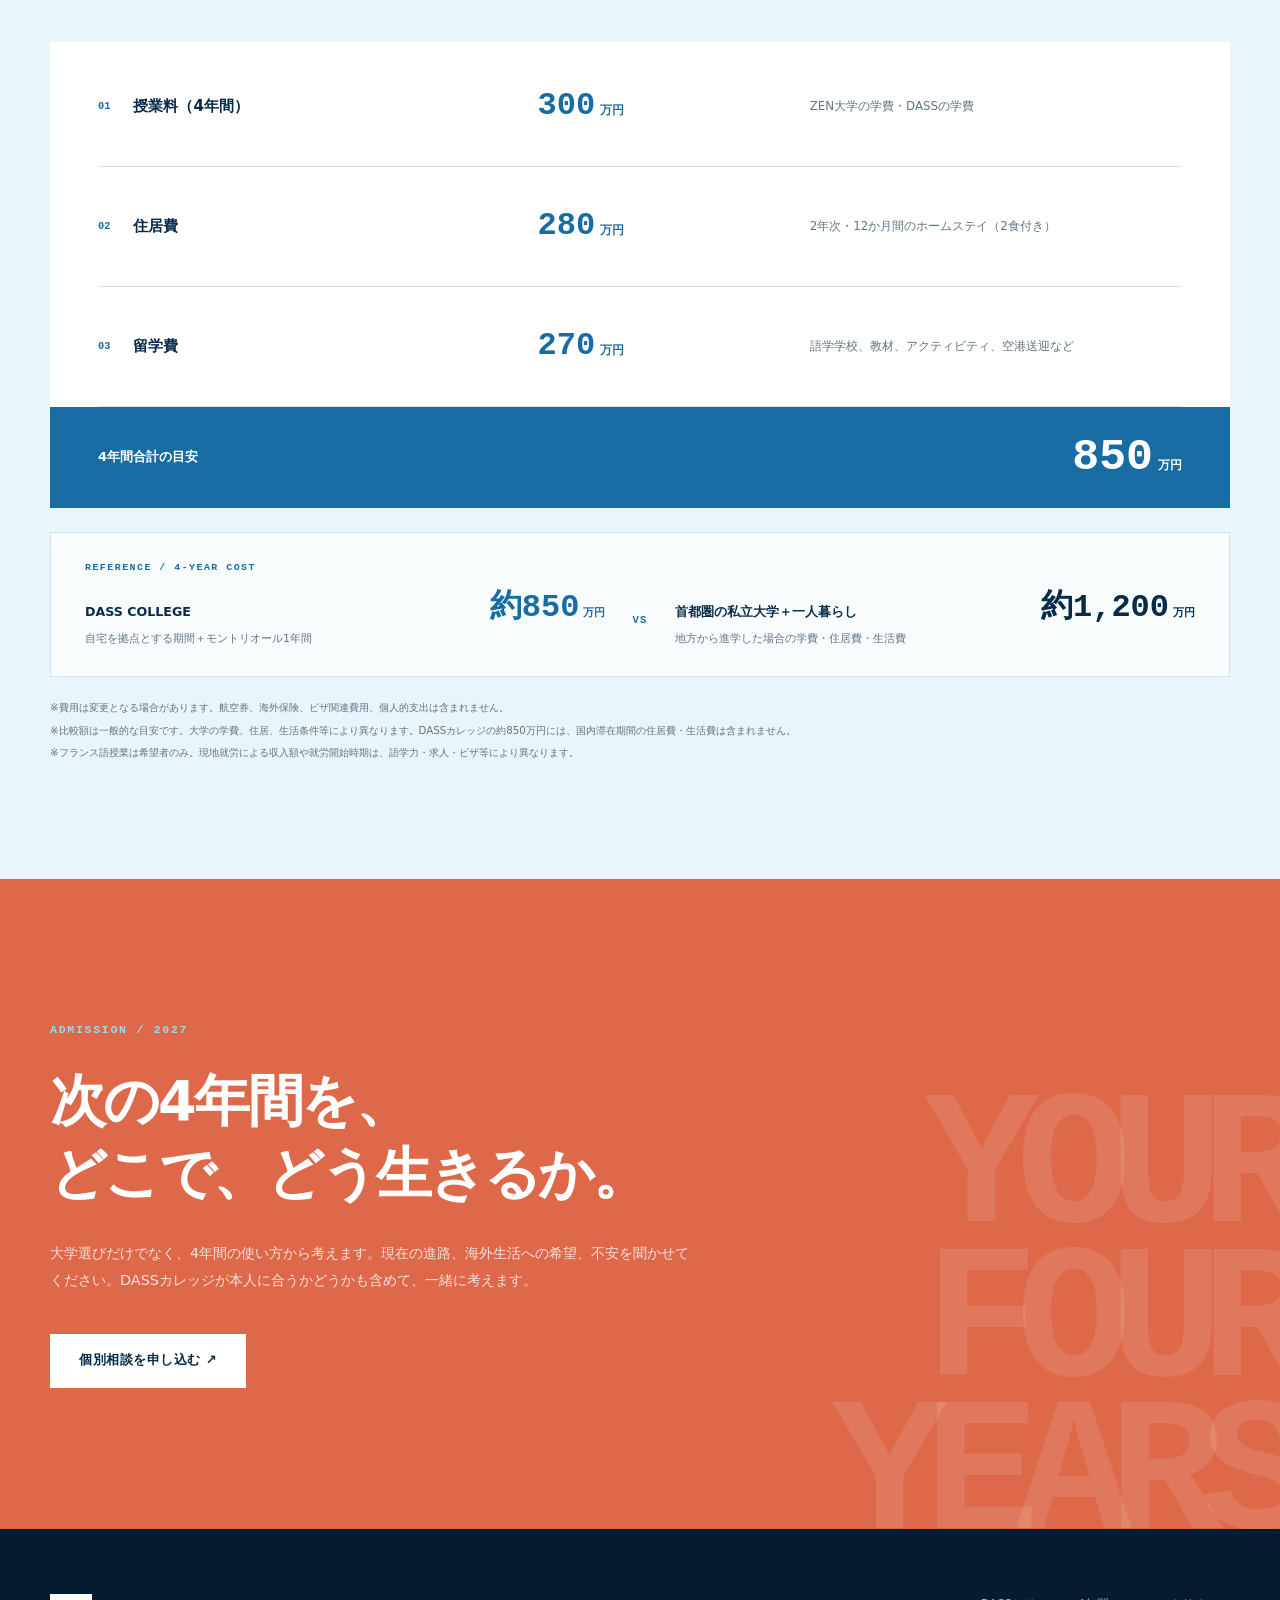
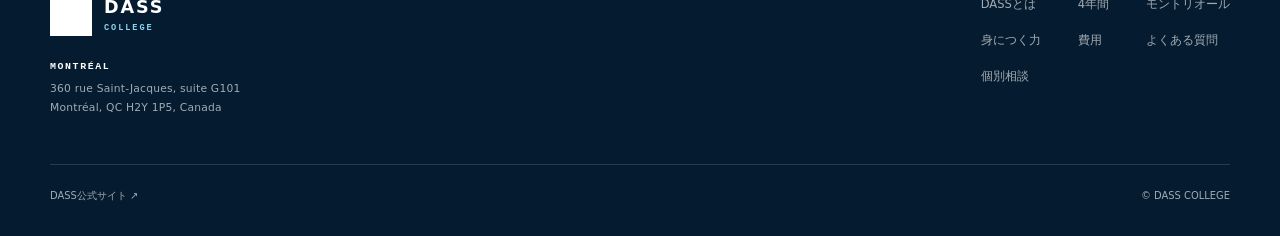
==== commit a9461395: "Add files via upload" ====
--- a/index.html
+++ b/index.html
@@ -85,7 +85,7 @@
               <article><span>01</span><p class="model-en">ONLINE STUDY</p><h3>大学の学修</h3><p>場所を選ばず、ZEN大学の授業と単位修得を続ける。</p></article>
               <article><span>02</span><p class="model-en">GLOBAL LIFE</p><h3>海外生活</h3><p>モントリオールで、学ぶだけではない生活者になる。</p></article>
               <article><span>03</span><p class="model-en">WORK</p><h3>海外就労</h3><p>ワーキングホリデー制度を活用し、モントリオールで働きながら、社会の中で自分の力を試す。</p></article>
-              <article><span>04</span><p class="model-en">ENGLISH</p><h3>英語を使いこなす</h3><p>学ぶだけでなく、生活と仕事で毎日使い、英語で考え、伝え、人とつながる力を伸ばす。</p></article>
+              <article><span>04</span><p class="model-en">ENGLISH</p><h3>英語（仏語）を使いこなす</h3><p>学ぶだけでなく、生活と仕事で毎日使い、英語（仏語）で考え、伝え、人とつながる力を伸ばす。</p></article>
               <article><span>05</span><p class="model-en">PORTFOLIO</p><h3>実力の可視化</h3><p>経験、制作、資格、プロジェクトを社会に伝わる形にする。</p></article>
             </div>
           </div>
@@ -108,7 +108,7 @@
               <p class="eyebrow">02 / ZEN UNIVERSITY × DASS</p>
               <h2>大学の学びを止めず、<br />世界へ出る。</h2>
               <p class="lead">大学卒業資格はZEN大学で。<br />4年間の経験設計はDASSで。</p>
-              <p>ZEN大学のオンライン学修だから、海外にいても大学の授業を続けられます。DASSは英語、留学、海外生活・就労、探究、キャリア設計をつなぎ、学修を経験へ、経験を実力へ変える伴走を行います。</p>
+              <p>ZEN大学のオンライン学修だから、海外にいても大学の授業を続けられます。DASSは英語（仏語）、留学、海外生活・就労、探究、キャリア設計をつなぎ、学修を経験へ、経験を実力へ変える伴走を行います。</p>
               <div class="legal-note"><strong>制度上の位置づけ</strong><p>DASSカレッジは学校教育法上の大学ではありません。学生はZEN大学に在籍し、同大学で大学卒業資格の取得を目指します。</p></div>
             </div>
           </div>
@@ -129,7 +129,7 @@
               <p class="lead">ZEN大学で学びながら、<br />ワーキングホリデーで世界を経験する。</p>
               <p>ワーキングホリデーは、海外での滞在中に働きながら、その国の暮らしや文化を経験できる制度です。</p>
               <p>DASSカレッジは、この制度とZEN大学のオンライン学修を組み合わせます。大学の学びを続けながら、モントリオールで暮らし、仕事を探し、現地の職場で働く。教室で学ぶだけでは得られない経験を、大学生活の中に組み込みます。</p>
-              <p>DASSは、渡航前の英語学習から現地生活・仕事探し、帰国後の就職活動まで伴走し、その経験を将来の強みにつなげます。</p>
+              <p>DASSは、渡航前の英語（仏語）学習から現地生活・仕事探し、帰国後の就職活動まで伴走し、その経験を将来の強みにつなげます。</p>
               <div class="legal-note">
                 <strong>制度利用について</strong>
                 <p>ワーキングホリデーには年齢・国籍などの参加条件があります。必要な許可の取得が前提となり、渡航や現地での就職、収入を保証するものではありません。</p>
@@ -149,17 +149,17 @@
               <article class="year-card">
                   <div class="year-number"><span>YEAR</span><strong>01</strong></div>
                   <div class="year-main"><p class="year-place">JAPAN / ONLINE</p><h3><span>未来社会に向けた</span><span>基礎をつくる。</span></h3></div>
-                  <div class="year-detail"><p>ZEN大学のオンライン学修を始めながら、英語、AI活用、デジタル、文章表現、プレゼンテーションを学びます。4年間をどう使うか、自分の軸をつくる一年です。</p><div class="tag-list"><span>ZEN UNIVERSITY</span><span>ENGLISH</span><span>AI &amp; DIGITAL</span></div></div>
+                  <div class="year-detail"><p>ZEN大学のオンライン学修を始めながら、英語（仏語）、AI活用、デジタル、文章表現、プレゼンテーションを学びます。4年間をどう使うか、自分の軸をつくる一年です。</p><div class="tag-list"><span>ZEN UNIVERSITY</span><span>ENGLISH</span><span>AI &amp; DIGITAL</span></div></div>
                 </article>
               <article class="year-card featured">
                   <div class="year-number"><span>YEAR</span><strong>02</strong></div>
                   <div class="year-main"><p class="year-place">MONTRÉAL / WORKING HOLIDAY</p><h3><span>世界の中で、</span><span>生活者になる。</span></h3></div>
-                  <div class="year-detail"><p>DASSカレッジの原則必修プログラムとして、カナダ・モントリオールで生活し、学び、働く一年。ただ海外にいるのではなく、英語を使い、自分で暮らし、人と関係をつくります。</p><div class="tag-list"><span>LANGUAGE</span><span>LIFE</span><span>WORK</span></div></div>
+                  <div class="year-detail"><p>DASSカレッジの原則必修プログラムとして、カナダ・モントリオールで生活し、学び、働く一年。ただ海外にいるのではなく、英語（仏語）を使い、自分で暮らし、人と関係をつくります。</p><div class="tag-list"><span>LANGUAGE</span><span>LIFE</span><span>WORK</span></div></div>
                 </article>
               <article class="year-card">
                   <div class="year-number"><span>YEAR</span><strong>03</strong></div>
                   <div class="year-main"><p class="year-place">INTERNSHIP / JOB HUNTING</p><h3><span>3年夏を、</span><span>ゼロから始めない。</span></h3></div>
-                  <div class="year-detail"><p>多くの大学生がインターンや就職活動を始める3年夏。DASSカレッジでは、1・2年次から3年前期までに積み上げた大学学修、英語、AI、海外生活、現地就労の経験を持ってスタートします。それらを整理し、自分だけの強みとして企業に伝えられる状態をつくります。</p><div class="tag-list"><span>INTERNSHIP</span><span>JOB HUNTING</span><span>CAREER STORY</span></div></div>
+                  <div class="year-detail"><p>多くの大学生がインターンや就職活動を始める3年夏。DASSカレッジでは、1・2年次から3年前期までに積み上げた大学学修、英語（仏語）、AI、海外生活、現地就労の経験を持ってスタートします。それらを整理し、自分だけの強みとして企業に伝えられる状態をつくります。</p><div class="tag-list"><span>INTERNSHIP</span><span>JOB HUNTING</span><span>CAREER STORY</span></div></div>
                 </article>
               <article class="year-card">
                   <div class="year-number"><span>YEAR</span><strong>04</strong></div>
@@ -176,9 +176,9 @@
             <div><p class="eyebrow eyebrow-light">05 / REQUIRED MONTRÉAL YEAR</p><h2>2年次は、原則全員<br />モントリオールへ。</h2></div>
             <div class="montreal-copy">
               <p class="lead">1年間を、4年間の中核に。</p>
-              <p>DASSカレッジでは、1年間のモントリオール生活・語学学習・現地就労を、原則必修の中核プログラムとして設計します。英語とフランス語が共存し、多様な文化が交わる都市で、語学学校だけで一日を終えず、住まいを持ち、仕事を探し、働き、人との関係をつくる。そのすべてを学びにします。</p>
+              <p>DASSカレッジでは、1年間のモントリオール生活・語学学習・現地就労を、原則必修の中核プログラムとして設計します。英語（仏語）とフランス語が共存し、多様な文化が交わる都市で、語学学校だけで一日を終えず、住まいを持ち、仕事を探し、働き、人との関係をつくる。そのすべてを学びにします。</p>
               <div class="montreal-points">
-                <div><span>01</span><strong>LANGUAGE</strong><p>生活と仕事のために英語を使う。</p></div>
+                <div><span>01</span><strong>LANGUAGE</strong><p>生活と仕事のために英語（仏語）を使う。</p></div>
                 <div><span>02</span><strong>WORK</strong><p>海外の職場で、自分の力を試す。</p></div>
                 <div><span>03</span><strong>LIFE</strong><p>異文化の中で、自立して暮らす。</p></div>
               </div>
@@ -194,7 +194,7 @@
               <p>特定の会社や職業だけに適応するのではなく、場所や環境が変わっても、学び、働き、価値を生み出せる力を育てます。</p>
             </div>
             <div class="skills-grid">
-              <article><div><span>01</span><p>PORTABLE SKILL</p></div><h3>どこでも使える力</h3><p>英語、AI活用、文章力、発表力、デジタル制作、情報整理。場所や会社が変わっても使える基礎力を身につけます。</p></article>
+              <article><div><span>01</span><p>PORTABLE SKILL</p></div><h3>どこでも使える力</h3><p>英語（仏語）、AI活用、文章力、発表力、デジタル制作、情報整理。場所や会社が変わっても使える基礎力を身につけます。</p></article>
               <article><div><span>02</span><p>GLOBAL LIFE SKILL</p></div><h3>世界で暮らし、働く力</h3><p>海外で生活し、働き、人と関係をつくる。語学力だけではない実践力を育てます。</p></article>
               <article><div><span>03</span><p>HUMAN SKILL</p></div><h3>人を理解し、つながる力</h3><p>AI時代にこそ必要な観察力、対話力、共感力、リーダーシップを磨きます。</p></article>
               <article><div><span>04</span><p>DESIGN SKILL</p></div><h3>自分の人生を設計する力</h3><p>与えられた道を進むだけでなく、自分で問いを立て、選び、動く力を育てます。</p></article>
@@ -208,7 +208,7 @@
             <div class="support-copy"><p class="eyebrow">07 / DASS SUPPORT</p><h2>自由な4年間を、<br />一人にはしない。</h2><p>オンライン大学と海外生活は、自由度が高い分、自分で計画し、動く力が必要です。DASSは管理するのではなく、学生が自分で進める状態をつくります。</p></div>
             <ol class="support-list">
               <li><span>01</span><div><strong>大学学修の進捗設計</strong><p>ZEN大学の履修と4年間の計画を整理します。</p></div></li>
-              <li><span>02</span><div><strong>英語・渡航準備</strong><p>海外生活と就労に必要な英語と準備を進めます。</p></div></li>
+              <li><span>02</span><div><strong>英語（仏語）・渡航準備</strong><p>海外生活と就労に必要な英語（仏語）と準備を進めます。</p></div></li>
               <li><span>03</span><div><strong>海外生活・就労の伴走</strong><p>住まい、生活、仕事探しを含め、現地で動く力を支えます。</p></div></li>
               <li><span>04</span><div><strong>探究・就活・キャリア支援</strong><p>探究や海外経験を就活の強みに変え、自己分析、業界・企業研究、インターン応募、ES・面接対策まで伴走します。</p></div></li>
             </ol>
